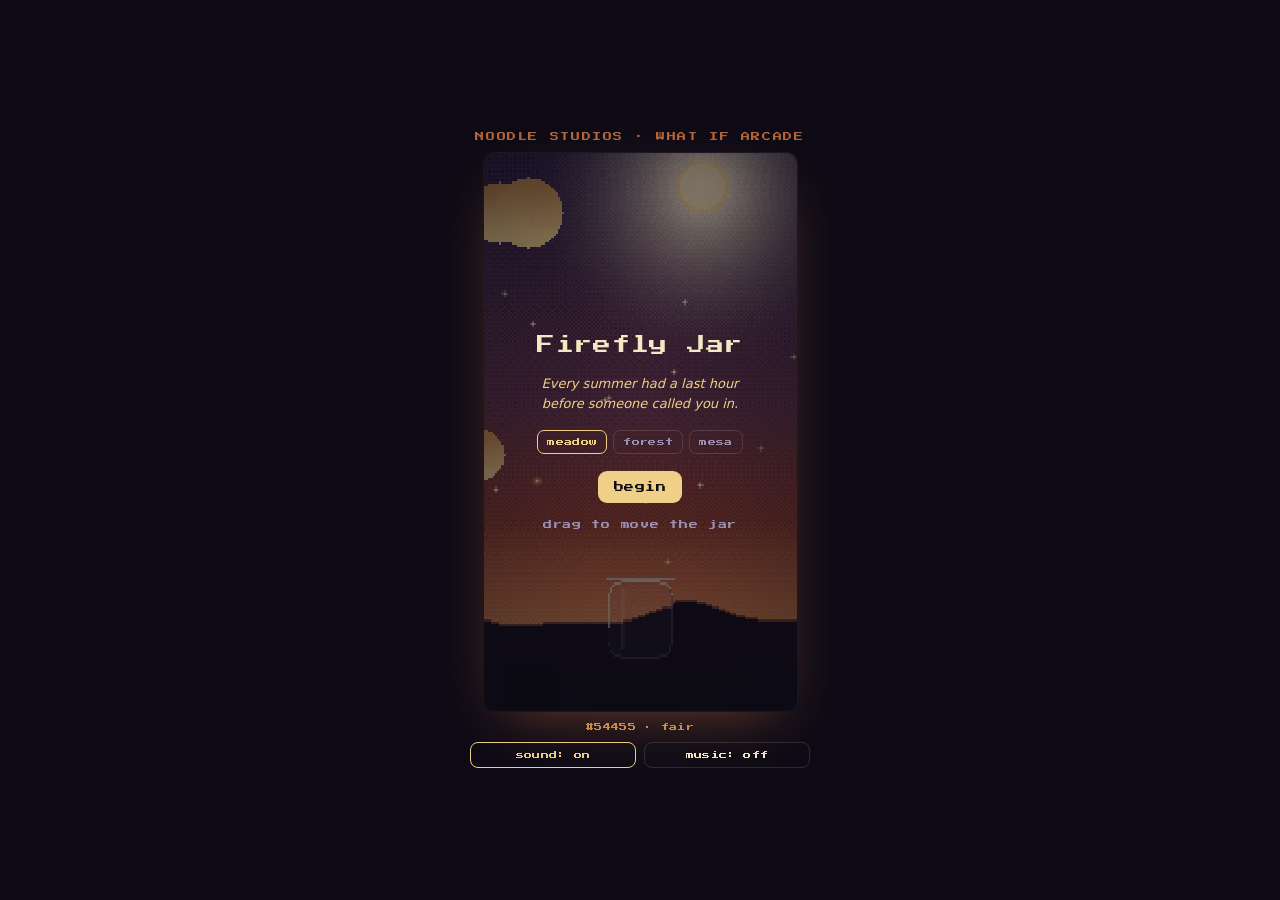
==== firefly-jar.html @ 4d67a2ff "Light up the Firefly Jar cabinet + ship the game - Add firefly-jar.html (v0.9) to the repo — cozy du" ====
<!doctype html>
<!-- Firefly Jar · build v0.9 · 2026-06-20 · Noodle Studios / What If Arcade · three scenes (meadow/forest/mesa) for MVP -->
<html lang="en">
<head>
<meta charset="utf-8">
<meta name="viewport" content="width=device-width, initial-scale=1, maximum-scale=1, user-scalable=no">
<title>Firefly Jar</title>
<link rel="preconnect" href="https://fonts.googleapis.com">
<link href="https://fonts.googleapis.com/css2?family=Press+Start+2P&display=swap" rel="stylesheet">
<style>
  :root{
    --night:#0E0B16; --dusk:#1C1530; --duskdeep:#281B3C;
    --amber:#F0CF86; --cream:#F6E7C4; --rust:#D2743F; --dust:#C98F4A;
    --teal:#9FD8D8; --ink:#F6E7C4; --ghost:#9a8fb0; --line:rgba(246,231,196,.14);
    --mono:"Press Start 2P", ui-monospace, Menlo, Consolas, monospace;
  }
  *{box-sizing:border-box}
  html,body{margin:0;height:100%}
  body{background:var(--night); color:var(--ink);
    font-family:ui-sans-serif,system-ui,-apple-system,"Segoe UI",Roboto,sans-serif;
    display:flex; flex-direction:column; align-items:center; justify-content:center;
    min-height:100dvh; padding:16px; gap:11px; overflow:hidden;}
  .eyebrow{font-family:var(--mono); font-size:9px; letter-spacing:.18em; color:var(--rust); text-transform:uppercase; opacity:.85;}
  #stage{position:relative;}
  canvas#game{
    image-rendering:pixelated; image-rendering:crisp-edges;
    height:min(70dvh,560px); width:auto; max-width:94vw;
    aspect-ratio:144/256; border-radius:12px; border:1px solid var(--line);
    display:block; touch-action:none;
    box-shadow:0 20px 56px -24px rgba(208,116,63,.55);}
  .overlay{position:absolute; inset:0; display:flex; flex-direction:column;
    align-items:center; justify-content:center; text-align:center; gap:15px; line-height:1.55;
    padding:24px; border-radius:12px; cursor:pointer;
    background:radial-gradient(120% 90% at 50% 40%, rgba(14,11,22,.36), rgba(14,11,22,.78));}
  .overlay.hide{display:none;}
  .title{font-family:var(--mono); font-size:clamp(15px,5.4vw,18px); color:var(--cream); letter-spacing:.04em; line-height:1.5;}
  .wish{font-style:italic; font-size:13px; color:var(--amber); max-width:24ch; line-height:1.5;}
  .hint{font-family:var(--mono); font-size:9px; color:var(--ghost); letter-spacing:.08em;}
  .close-line{font-style:italic; font-size:15px; color:var(--teal); max-width:26ch; line-height:1.6;
    text-shadow:0 0 14px rgba(159,216,216,.35);}
  .count{font-family:var(--mono); font-size:11px; color:var(--cream); letter-spacing:.06em;}
  .best{font-family:var(--mono); font-size:8px; color:var(--ghost); letter-spacing:.06em;}
  .btn{font-family:var(--mono); font-size:10px; color:var(--night); background:var(--amber);
    border:none; border-radius:9px; padding:11px 16px; cursor:pointer; letter-spacing:.04em;}
  .btn:hover{background:var(--cream);}
  .picker{display:flex; gap:6px; flex-wrap:wrap; justify-content:center; max-width:250px; margin:2px 0 2px;}
  .chip{font-family:var(--mono); font-size:8px; letter-spacing:.04em; color:var(--ghost);
    background:transparent; border:1px solid var(--line); border-radius:7px; padding:7px 9px; cursor:pointer;}
  .chip:hover{border-color:var(--rust); color:var(--cream);}
  .chip.on{border-color:var(--amber); color:var(--amber);}
  .bar2{width:min(340px,94vw); display:flex; gap:8px;}
  button.mini{font-family:var(--mono); font-size:8px; color:var(--ink); background:transparent;
    border:1px solid var(--line); border-radius:8px; padding:8px 6px; cursor:pointer; flex:1; letter-spacing:.03em;}
  button.mini:hover{border-color:var(--rust); color:var(--cream);}
  button.mini.on{border-color:var(--amber); color:var(--amber);}
  .seedtag{font-family:var(--mono); font-size:8px; color:var(--dust); letter-spacing:.04em;}
  :focus-visible{outline:2px solid var(--amber); outline-offset:3px;}
</style>
</head>
<body>
<div class="eyebrow">Noodle Studios · What If Arcade</div>
<div id="stage">
  <canvas id="game" width="144" height="256" tabindex="0"></canvas>
  <div class="overlay" id="intro">
    <div class="title">Firefly Jar</div>
    <div class="wish">Every summer had a last hour before someone called you in.</div>
    <div class="picker" id="scenePicker"></div>
    <button class="btn" id="begin">begin</button>
    <div class="hint">drag to move the jar</div>
  </div>
  <div class="overlay hide" id="end">
    <div class="close-line" id="closeLine"></div>
    <div class="count" id="endCount"></div>
    <div class="best" id="endBest"></div>
    <button class="btn" id="again">stay out again</button>
    <button class="chip" id="changePlace">← another place</button>
  </div>
</div>
<div class="seedtag" id="seedtag">#00000 · clear</div>
<div class="bar2">
  <button class="mini on" id="sound">sound: on</button>
  <button class="mini" id="music">music: off</button>
</div>

<!-- shared relight kernel (single source of truth: Lab + reader + games) -->
<script>
/* ============================================================================
   relight.js — Noodle Studios / What If Arcade — canonical relight kernel.
   Pure typed-array code: runs in the browser (window.Relight) AND in Node
   (require). One source of truth for the Lab, the headless reader, and games.

   API:
     prepare(img)            -> G-buffer {W,H,N,base,alpha,height,nx,ny,nz,edge,ao}
     cycle(t,W,H,opt)        -> light rig (directional sun/moon, traverse, horizon)
     render(out,g,rig,o)     -> physical foreground relight
     emitters / godRays / shaftsManual / bloom / grade / focus / ditherPalette / paintSky
     compose(g,rig,cfg)      -> full locked pipeline -> RGBA buffer
     MOODS                   -> mood/grade presets
   ============================================================================ */
(function(root, factory){
  if (typeof module==='object' && module.exports) module.exports = factory();
  else root.Relight = factory();
})(typeof self!=='undefined'?self:this, function(){
  'use strict';
  const clamp=v=>v<0?0:v>1?1:v;
  const lerp=(a,b,t)=>a+(b-a)*t;
  const smooth=t=>{t=clamp(t);return t*t*(3-2*t);};
  const mix3=(a,b,t)=>{t=clamp(t);return [a[0]+(b[0]-a[0])*t,a[1]+(b[1]-a[1])*t,a[2]+(b[2]-a[2])*t];};
  function set(buf,W,H,x,y,r,g,b){ x|=0;y|=0; if(x<0||x>=W||y<0||y>=H)return; const i=(y*W+x)*4; buf[i]=r;buf[i+1]=g;buf[i+2]=b;buf[i+3]=255; }
  function blend(buf,W,H,x,y,r,g,b,a){ x|=0;y|=0; if(x<0||x>=W||y<0||y>=H||a<=0)return; if(a>1)a=1; const i=(y*W+x)*4; buf[i]+=(r-buf[i])*a; buf[i+1]+=(g-buf[i+1])*a; buf[i+2]+=(b-buf[i+2])*a; buf[i+3]=255; }

  /* ---- 1. prepare: image -> G-buffer (base/alpha/height/normals/edge/ao) ---- */
  function prepare(img){
    const W=img.width, H=img.height, d=img.data, N=W*H;
    const base=new Uint8ClampedArray(N*3), alpha=new Float32Array(N), lum=new Float32Array(N);
    for(let i=0;i<N;i++){ const r=d[i*4],g=d[i*4+1],b=d[i*4+2];
      base[i*3]=r; base[i*3+1]=g; base[i*3+2]=b; alpha[i]=d[i*4+3]/255; lum[i]=(0.299*r+0.587*g+0.114*b)/255; }
    const A=(x,y)=>alpha[(y<0?0:y>=H?H-1:y)*W+(x<0?0:x>=W?W-1:x)];
    const L=(x,y)=>{const X=x<0?0:x>=W?W-1:x,Y=y<0?0:y>=H?H-1:y,i=Y*W+X;return lum[i]*alpha[i];};
    const h=new Float32Array(N);
    for(let y=0;y<H;y++)for(let x=0;x<W;x++) h[y*W+x]=(L(x,y)*2+L(x-1,y)+L(x+1,y)+L(x,y-1)+L(x,y+1))/6;
    const Hh=(x,y)=>h[(y<0?0:y>=H?H-1:y)*W+(x<0?0:x>=W?W-1:x)];
    const nx=new Float32Array(N),ny=new Float32Array(N),nz=new Float32Array(N),edge=new Float32Array(N),ao=new Float32Array(N);
    for(let y=0;y<H;y++)for(let x=0;x<W;x++){ const i=y*W+x;
      const gx=(Hh(x+1,y-1)+2*Hh(x+1,y)+Hh(x+1,y+1))-(Hh(x-1,y-1)+2*Hh(x-1,y)+Hh(x-1,y+1));
      const gy=(Hh(x-1,y+1)+2*Hh(x,y+1)+Hh(x+1,y+1))-(Hh(x-1,y-1)+2*Hh(x,y-1)+Hh(x+1,y-1));
      const agx=A(x+1,y)-A(x-1,y), agy=A(x,y+1)-A(x,y-1), es=Math.min(1,Math.hypot(agx,agy)*1.2); edge[i]=es;
      let X=(-gx)*(1-es)+(-agx)*es, Y=(-gy)*(1-es)+(-agy)*es, Z=1*(1-es)+0.35*es, m=Math.hypot(X,Y,Z)||1;
      nx[i]=X/m; ny[i]=Y/m; nz[i]=Z/m; }
    for(let y=0;y<H;y++)for(let x=0;x<W;x++){ const c=Hh(x,y); let occ=0,cnt=0;
      for(let oy=-2;oy<=2;oy++)for(let ox=-2;ox<=2;ox++){ if(!ox&&!oy)continue; occ+=Math.max(0,Hh(x+ox,y+oy)-c); cnt++; }
      ao[y*W+x]=1-Math.min(1,(occ/cnt)*7); }
    return {W,H,N,base,alpha,height:h,nx,ny,nz,edge,ao};
  }

  /* ---- 2. cycle: t(0..1) + per-scene path config -> directional light rig ---- */
  function cycle(t,W,H,opt){
    opt=opt||{};
    const warmth=clamp(1 - t/0.52), nightV=clamp((t-0.40)/0.60);
    const mode=opt.traverse||'vertical', az=opt.az||0, elev=opt.elev!=null?opt.elev:0.6;
    const horY=(opt.horizon!=null?opt.horizon:0.72)*H;
    let sunX,sunY,moonX,moonY, sunI=warmth, moonI=nightV;
    if(mode==='horizontal'){
      const arcH=(0.30+elev*0.55)*H, sp=clamp(t/0.92);
      sunX=lerp((0.06+az)*W,(0.94+az)*W, t);
      sunY=horY - arcH*Math.sin(Math.PI*sp);
      sunI=Math.max(0, Math.sin(Math.PI*sp));
      const mp=clamp((t-0.42)/0.6);
      moonX=lerp((0.94+az)*W,(0.06+az)*W, clamp((t-0.45)/0.55));
      moonY=horY - arcH*0.85*Math.sin(Math.PI*mp);
      moonI=clamp((t-0.5)/0.4)*Math.max(0,Math.sin(Math.PI*mp));
    } else {
      sunX=(0.50+az)*W; sunY=lerp(H*0.06, H*1.18, smooth(clamp(t/0.46)));
      moonX=(0.44+az)*W; moonY=lerp(H*0.92, H*0.10, smooth(clamp((t-0.36)/0.62)));
    }
    const cx=W*0.5, cyH=horY, zE=0.45+elev*1.7;
    const dirOf=(px,py)=>{ let Lx=(px-cx)/W*2.2, Ly=(py-cyH)/H*2.2, Lz=zE, m=Math.hypot(Lx,Ly,Lz)||1; return [Lx/m,Ly/m,Lz/m]; };
    const horizon=mix3([244,150,86],[20,16,40],smooth(clamp(t/0.62)));
    const top    =mix3([66,42,92],[8,6,16],smooth(clamp(t/0.5)));
    const ambient=mix3([46,40,70],[16,15,30],smooth(t));
    return { t, warmth, night:nightV, horizonY:horY,
      sun :{x:sunX, y:sunY, z:70, color:[255,206,150], intensity:sunI, dir:dirOf(sunX,sunY), directional:true},
      moon:{x:moonX,y:moonY,z:60, color:[150,172,210], intensity:moonI, dir:dirOf(moonX,moonY), directional:true},
      ambient:{color:ambient}, sky:{horizon, top} };
  }

  const MOODS={
    neutral :{on:false, sat:1.00, contrast:1.00, lift:0.00, vig:0.00, shTint:[.45,.50,.60], hiTint:[.55,.50,.45], tint:0.00},
    comfort :{on:true,  sat:1.12, contrast:0.96, lift:0.04, vig:0.18, shTint:[.52,.46,.52], hiTint:[.64,.54,.40], tint:0.24},
    solitude:{on:true,  sat:0.76, contrast:1.03, lift:0.05, vig:0.34, shTint:[.42,.48,.64], hiTint:[.50,.53,.60], tint:0.28},
    tension :{on:true,  sat:0.88, contrast:1.22, lift:0.00, vig:0.42, shTint:[.40,.44,.60], hiTint:[.62,.50,.42], tint:0.22},
    wonder  :{on:true,  sat:1.16, contrast:0.93, lift:0.08, vig:0.22, shTint:[.40,.50,.60], hiTint:[.54,.62,.66], tint:0.32}
  };

  /* ---- 3. render: physical foreground relight ---- */
  function render(out,g,rig,o){
    o=o||{};
    const {W,H,N,base,alpha,nx,ny,nz,edge,ao}=g;
    const ambFloor=o.ambient!=null?o.ambient:0.20, nStr=o.normalStrength!=null?o.normalStrength:0.42, rimK=o.rimK!=null?o.rimK:3.4;
    const useNorm=o.normal!==false, useRim=o.rim!==false, useGrade=o.grade!==false, useEmis=!!o.emissive,
          useAO=o.ao!==false, aoStr=o.aoStrength!=null?o.aoStrength:0.6;
    const amb=rig.ambient.color, sun=rig.sun, moon=rig.moon;
    for(let y=0;y<H;y++)for(let x=0;x<W;x++){ const i=y*W+x;
      if(alpha[i]<0.03){ out[i*4+3]=0; continue; }
      let R=base[i*3],G=base[i*3+1],B=base[i*3+2];
      let Nx=nx[i]*nStr,Ny=ny[i]*nStr,Nz=nz[i]; const nm=Math.hypot(Nx,Ny,Nz)||1; Nx/=nm;Ny/=nm;Nz/=nm;
      let lr=0,lg=0,lb=0;
      if(useGrade){ lr+=amb[0]/255*ambFloor+ambFloor; lg+=amb[1]/255*ambFloor+ambFloor; lb+=amb[2]/255*ambFloor+ambFloor; } else { lr=lg=lb=1; }
      out._rimR=out._rimG=out._rimB=0;
      function lamp(li){ if(li.intensity<=0.001)return;
        let Lx,Ly,Lz;
        if(li.dir){ Lx=li.dir[0];Ly=li.dir[1];Lz=li.dir[2]; }
        else { Lx=li.x-x;Ly=li.y-y;Lz=li.z; const ll=Math.hypot(Lx,Ly,Lz)||1; Lx/=ll;Ly/=ll;Lz/=ll; }
        if(useNorm){ const dd=Math.max(0,Nx*Lx+Ny*Ly+Nz*Lz), k=li.intensity*dd; lr+=li.color[0]/255*k; lg+=li.color[1]/255*k; lb+=li.color[2]/255*k; }
        if(useRim){ const fac=Math.max(0,Nx*Lx+Ny*Ly), rim=Math.pow(1-clamp(Nz),rimK)*fac*li.intensity*(0.5+0.5*edge[i]);
          out._rimR+=li.color[0]*rim; out._rimG+=li.color[1]*rim; out._rimB+=li.color[2]*rim; } }
      lamp(sun); lamp(moon);
      let oR=R*lr+out._rimR, oG=G*lg+out._rimG, oB=B*lb+out._rimB;
      if(useAO){ const aoF=1-aoStr*(1-ao[i]); oR*=aoF; oG*=aoF; oB*=aoF; }
      if(useEmis){ const warm=(R-B)/255, br=(R+G+B)/765, e=clamp((warm-0.18)*2)*clamp((br-0.4)*2)*rig.night; oR+=120*e; oG+=70*e; oB+=24*e; }
      out[i*4]=oR; out[i*4+1]=oG; out[i*4+2]=oB; out[i*4+3]=255;
    }
  }

  /* ---- emitter (point) lights: fireflies/lamps illuminate the surface ---- */
  function emitters(buf,W,H,g,lights,emitStr){
    const col=[255,210,150];
    for(const f of lights){
      const blink=0.3+0.7*Math.pow(Math.max(0,Math.sin(f.ph)),2), I=(emitStr!=null?emitStr:0.55)*blink, r=f.r;
      const x0=Math.max(0,(f.x-r)|0),x1=Math.min(W-1,(f.x+r)|0),y0=Math.max(0,(f.y-r)|0),y1=Math.min(H-1,(f.y+r)|0);
      for(let y=y0;y<=y1;y++)for(let x=x0;x<=x1;x++){ const i=y*W+x; if(g.alpha[i]<0.03)continue;
        const Lx=f.x-x,Ly=f.y-y,dist=Math.hypot(Lx,Ly); if(dist>r)continue;
        const Lz=6,ll=Math.hypot(Lx,Ly,Lz)||1,d=Math.max(0,(g.nx[i]*Lx+g.ny[i]*Ly+g.nz[i]*Lz)/ll),fall=1-dist/r;
        blend(buf,W,H,x,y,col[0],col[1],col[2], Math.min(0.85, I*fall*fall*(0.35+0.65*d))); }
      blend(buf,W,H,f.x,f.y,255,242,205,Math.min(1,blink)); blend(buf,W,H,f.x+1,f.y,col[0],col[1],col[2],blink*0.5); blend(buf,W,H,f.x,f.y+1,col[0],col[1],col[2],blink*0.5);
    }
  }

  /* ---- Mitchell god rays: occlusion buffer + radial blur ---- */
  function godRays(buf,W,H,g,rig,ray){
    if(rig.moon.intensity<0.05)return; ray=ray||{};
    const N=g.N, occ=new Float32Array(N), mX=rig.moon.x, mY=rig.moon.y, mr=5;
    for(let y=0;y<H;y++)for(let x=0;x<W;x++){ const i=y*W+x;
      if(g.alpha[i]>0.03){ occ[i]=0; continue; }
      const dd=Math.hypot(x-mX,y-mY); occ[i]= dd<mr?1:(dd<mr*4?Math.max(0,1-(dd-mr)/(mr*3))*0.5:0); }
    const SAMPLES=28, density=ray.density!=null?ray.density:0.9, weight=0.5, decay=0.93, exposure=(ray.exposure!=null?ray.exposure:0.55)*rig.moon.intensity;
    const col=mix3([150,172,210],[245,182,120],ray.warmth||0);
    for(let y=0;y<H;y++)for(let x=0;x<W;x++){ let dx=(mX-x)/SAMPLES*density,dy=(mY-y)/SAMPLES*density,sx=x,sy=y,illum=0,decw=1;
      for(let s=0;s<SAMPLES;s++){ sx+=dx;sy+=dy; const ix=sx|0,iy=sy|0; if(ix<0||ix>=W||iy<0||iy>=H)break; illum+=occ[iy*W+ix]*decw*weight; decw*=decay; }
      illum*=exposure; if(illum>0.004){ const onTree=g.alpha[y*W+x]>0.03?1.3:1; blend(buf,W,H,x,y,col[0],col[1],col[2],Math.min(0.6,illum*onTree)); } }
  }
  function shaftsManual(buf,W,H,g,rig,time){
    if(rig.moon.intensity<0.05)return; const mp=rig.moon.intensity,mX=rig.moon.x,mY=rig.moon.y,reach=200,n=6,tn=(time||0)*0.001;
    for(let k=0;k<n;k++){ const ang=1.18+k*0.13+Math.sin(tn*0.22+k*1.7)*0.02,ca=Math.cos(ang),sa=Math.sin(ang),flick=0.8+0.2*Math.sin(tn*0.7+k*2.1);
      for(let s=8;s<reach;s++){ const fx=mX+ca*s,fy=mY+sa*s; if(fy>=H||fx<-2||fx>=W+2)break; const fall=1-s/reach,halfW=1.0+s*0.022;
        for(let w=-halfW;w<=halfW;w+=1){ const px=(fx-sa*w)|0,py=(fy+ca*w)|0; if(px<0||px>=W||py<0||py>=H)continue;
          const onTree=g.alpha[py*W+px]>0.03,e=1-Math.abs(w)/(halfW+0.6),a=smooth(clamp(mp*1.3))*fall*e*flick*(onTree?0.17:0.05);
          if(a>0.004) blend(buf,W,H,px,py,150,172,210,a); } } }
  }

  /* ---- bloom ---- */
  function bloom(buf,W,H){
    const N=W*H,thr=198,br=new Float32Array(N*3),tmp=new Float32Array(N*3),R=2,STR=0.85;
    for(let i=0;i<N;i++){ const r=buf[i*4],g=buf[i*4+1],b=buf[i*4+2],l=Math.max(r,g,b); if(l>thr){ const k=(l-thr)/(255-thr); br[i*3]=r*k;br[i*3+1]=g*k;br[i*3+2]=b*k; } }
    function blur(src,dst,horiz){ for(let y=0;y<H;y++)for(let x=0;x<W;x++){ let r=0,gg=0,b=0,n=0;
      for(let k=-R;k<=R;k++){ const xx=horiz?x+k:x,yy=horiz?y:y+k; if(xx<0||xx>=W||yy<0||yy>=H)continue; const j=(yy*W+xx)*3; r+=src[j];gg+=src[j+1];b+=src[j+2];n++; }
      const o=(y*W+x)*3; dst[o]=r/n;dst[o+1]=gg/n;dst[o+2]=b/n; } }
    blur(br,tmp,true);blur(tmp,br,false);blur(br,tmp,true);blur(tmp,br,false);
    for(let i=0;i<N;i++){ buf[i*4]=Math.min(255,buf[i*4]+br[i*3]*STR); buf[i*4+1]=Math.min(255,buf[i*4+1]+br[i*3+1]*STR); buf[i*4+2]=Math.min(255,buf[i*4+2]+br[i*3+2]*STR); }
  }

  /* ---- expressive: colour grade + focus ---- */
  const cl=v=>v<0?0:v>1?1:v, ss=(e0,e1,x)=>{ x=cl((x-e0)/(e1-e0)); return x*x*(3-2*x); };
  function grade(buf,W,H,G){ if(!G||!G.on)return; const N=W*H;
    for(let i=0;i<N;i++){ let r=buf[i*4]/255,gg=buf[i*4+1]/255,b=buf[i*4+2]/255;
      r=(r-0.5)*G.contrast+0.5; gg=(gg-0.5)*G.contrast+0.5; b=(b-0.5)*G.contrast+0.5;
      r=G.lift+r*(1-G.lift); gg=G.lift+gg*(1-G.lift); b=G.lift+b*(1-G.lift);
      const l=0.299*r+0.587*gg+0.114*b; r=l+(r-l)*G.sat; gg=l+(gg-l)*G.sat; b=l+(b-l)*G.sat;
      const sw=1-l,hw=l; r+=((G.shTint[0]-0.5)*sw+(G.hiTint[0]-0.5)*hw)*G.tint; gg+=((G.shTint[1]-0.5)*sw+(G.hiTint[1]-0.5)*hw)*G.tint; b+=((G.shTint[2]-0.5)*sw+(G.hiTint[2]-0.5)*hw)*G.tint;
      buf[i*4]=cl(r)*255; buf[i*4+1]=cl(gg)*255; buf[i*4+2]=cl(b)*255; } }
  function focus(buf,W,H,G){ if(!G||!G.on||G.vig<=0)return; const cx=W*0.5,cy=H*0.55,md=Math.hypot(cx,cy),v=G.vig;
    for(let y=0;y<H;y++)for(let x=0;x<W;x++){ const dd=Math.hypot(x-cx,y-cy)/md,f=1-v*ss(0.32,1.0,dd),i=(y*W+x)*4; buf[i]*=f;buf[i+1]*=f;buf[i+2]*=f; } }

  /* ---- dither + palette snap (pixel-art correctness) ---- */
  const BAYER=[0,8,2,10,12,4,14,6,3,11,1,9,15,7,13,5].map(v=>(v/16-0.47));
  const PAL=[[14,11,22],[28,21,48],[40,27,60],[58,44,82],[92,72,112],[138,58,40],[210,116,63],[201,143,74],[240,207,134],[246,231,196],[150,172,210],[159,216,216]];
  function nearest(r,g,b){ let bi=0,bd=1e18; for(let p=0;p<PAL.length;p++){ const c=PAL[p],d=(r-c[0])*(r-c[0])+(g-c[1])*(g-c[1])+(b-c[2])*(b-c[2]); if(d<bd){bd=d;bi=p;} } return PAL[bi]; }
  function ditherPalette(buf,W,H){ const amt=30;
    for(let y=0;y<H;y++)for(let x=0;x<W;x++){ const i=(y*W+x)*4,o=BAYER[(y&3)*4+(x&3)]*amt,c=nearest(buf[i]+o,buf[i+1]+o,buf[i+2]+o); buf[i]=c[0];buf[i+1]=c[1];buf[i+2]=c[2]; } }

  /* ---- sky + sun/moon discs (clipped at the floor) + stars ---- */
  function disc(buf,W,H,cx,cy,r,c,maxY){ for(let y=-r;y<=r;y++)for(let x=-r;x<=r;x++){ if(x*x+y*y<=r*r && (maxY==null||cy+y<maxY)) set(buf,W,H,cx+x,cy+y,c[0],c[1],c[2]); } }
  function halo(buf,W,H,cx,cy,r,c,a,maxY){ for(let y=-r;y<=r;y++)for(let x=-r;x<=r;x++){ const d=Math.hypot(x,y); if(d<=r && (maxY==null||cy+y<maxY)) blend(buf,W,H,cx+x,cy+y,c[0],c[1],c[2],a*(1-d/r)*0.5); } }
  function paintSky(buf,W,H,rig,cfg){ cfg=cfg||{}; const horY=H*0.78;
    for(let y=0;y<H;y++){ let col=y<horY?mix3(rig.sky.top,rig.sky.horizon,y/horY):mix3(rig.sky.horizon,[10,8,18],(y-horY)/(H-horY));
      for(let x=0;x<W;x++){ const i=(y*W+x)*4; buf[i]=col[0];buf[i+1]=col[1];buf[i+2]=col[2];buf[i+3]=255; } }
    if(cfg.stars!==false && rig.night>0.05){ const tn=(cfg.time||0)*0.002;
      for(let s=0;s<70;s++){ const sx=(s*97)%W, sy=((s*53)%Math.floor(H*0.6)), tw=0.5+0.5*Math.sin(tn+s); blend(buf,W,H,sx,sy,200,210,230,rig.night*0.7*tw); } }
    const fl=rig.horizonY;
    if(rig.sun.intensity>0.02 && rig.sun.y<H){ disc(buf,W,H,rig.sun.x,rig.sun.y,4,[255,224,170],fl); halo(buf,W,H,rig.sun.x,rig.sun.y,16,[245,170,90],rig.sun.intensity*0.5,fl); }
    if(rig.moon.intensity>0.02 && rig.moon.y<H){ disc(buf,W,H,rig.moon.x,rig.moon.y,4,[214,224,238],fl); halo(buf,W,H,rig.moon.x,rig.moon.y,14,[150,172,210],rig.moon.intensity*0.4,fl); }
  }

  /* ---- compose: the full locked pipeline -> RGBA buffer ---- */
  function compose(g,rig,cfg){
    cfg=cfg||{}; const W=g.W,H=g.H, buf=new Uint8ClampedArray(W*H*4);
    const L=cfg.layers||{}, D=cfg.dials||{}, ray=cfg.ray||{mode:'mitchell'};
    paintSky(buf,W,H,rig,{stars:L.stars,time:cfg.time});
    const fg=new Uint8ClampedArray(W*H*4);
    render(fg,g,rig,{grade:L.grade,normal:L.normal,rim:L.rim,ao:L.ao,emissive:L.emissive,ambient:D.ambient,normalStrength:D.normalStrength,rimK:D.rimK,aoStrength:D.aoStrength});
    for(let i=0;i<g.N;i++){ if(fg[i*4+3]>0){ buf[i*4]=fg[i*4];buf[i*4+1]=fg[i*4+1];buf[i*4+2]=fg[i*4+2];buf[i*4+3]=255; } }
    if(L.fireflies && cfg.fireflies) emitters(buf,W,H,g,cfg.fireflies,D.emit);
    if(ray.mode==='manual') shaftsManual(buf,W,H,g,rig,cfg.time);
    else if(ray.mode==='mitchell') godRays(buf,W,H,g,rig,ray);
    if(L.bloom) bloom(buf,W,H);
    if(cfg.grade && cfg.grade.on){ grade(buf,W,H,cfg.grade); focus(buf,W,H,cfg.grade); }
    if(L.dither) ditherPalette(buf,W,H);
    return buf;
  }

  return {prepare,cycle,render,emitters,godRays,shaftsManual,bloom,grade,focus,ditherPalette,paintSky,compose,MOODS,clamp,lerp,smooth,mix3};
});

</script>
<script>
/* ============================ CONFIG ============================ */
const CFG = {
  W:144, H:256, DURATION:45, DITHER_Q:16,
  SUN_X:0.70, MOON_X:0.30, SUN_GLOW_R:86,
  FAR_HILL:212, GROUND:236,
  JAR_W:30, JAR_H:36, JAR_BASE:24, JAR_EASE:0.18, REFRACT:4.0,
  FLIES:13, MAX_CLOUDS:8,
};

const STOPS = [
  { h:0.00, sun:'#281B3C', night:'#0E0B16', delay:0.00 },
  { h:0.46, sun:'#5A2E40', night:'#140E1E', delay:0.10 },
  { h:0.66, sun:'#8A3A28', night:'#1C1530', delay:0.20 },
  { h:0.80, sun:'#D2743F', night:'#281B3C', delay:0.30 },
  { h:0.90, sun:'#E8A85A', night:'#3A2236', delay:0.40 },
  { h:0.96, sun:'#F0CF86', night:'#4A2A30', delay:0.46 },
  { h:1.00, sun:'#F6E7C4', night:'#5A3030', delay:0.50 },
];
const C = {
  cream:[246,231,196], amber:[240,207,134], rust:[210,116,63], dust:[201,143,74],
  rustDeep:[138,58,40], night:[14,11,22], moon:[222,210,182], duskdeep:[40,27,60],
  glass:[150,180,200], teal:[159,216,216], windowLit:[245,200,120],
};

/* ============================ helpers ============================ */
const W=CFG.W, H=CFG.H;
const clamp=(v,a=0,b=1)=>v<a?a:v>b?b:v;
const lerp=(a,b,t)=>a+(b-a)*t;
const smooth=t=>{t=clamp(t);return t*t*(3-2*t);};
const hex=s=>[parseInt(s.slice(1,3),16),parseInt(s.slice(3,5),16),parseInt(s.slice(5,7),16)];
const mix=(a,b,t)=>[lerp(a[0],b[0],t),lerp(a[1],b[1],t),lerp(a[2],b[2],t)];
const dist=(x,y)=>Math.sqrt(x*x+y*y);
const BAYER=[[0,8,2,10],[12,4,14,6],[3,11,1,9],[15,7,13,5]];
const STOPC = STOPS.map(s=>({h:s.h, sun:hex(s.sun), night:hex(s.night), delay:s.delay}));
function mulberry32(a){return function(){a|=0;a=a+0x6D2B79F5|0;let t=Math.imul(a^a>>>15,1|a);t=t+Math.imul(t^t>>>7,61|t)^t;return((t^t>>>14)>>>0)/4294967296;};}

const cv=document.getElementById('game'), ctx=cv.getContext('2d');
const img=ctx.createImageData(W,H), buf=img.data;
const bgsnap=new Uint8ClampedArray(buf.length);
function setPx(x,y,r,g,b){ x|=0;y|=0; if(x<0||x>=W||y<0||y>=H)return; const i=(y*W+x)*4; buf[i]=r;buf[i+1]=g;buf[i+2]=b;buf[i+3]=255; }
function blendPx(x,y,r,g,b,a){ x|=0;y|=0; if(x<0||x>=W||y<0||y>=H||a<=0)return; if(a>1)a=1; const i=(y*W+x)*4; buf[i]=lerp(buf[i],r,a);buf[i+1]=lerp(buf[i+1],g,a);buf[i+2]=lerp(buf[i+2],b,a);buf[i+3]=255; }
let FOREST_PX=null, FOREST_READY=false;
const FOREST_B64="[base64]/z95LfG6SHLizObMznbaJr4GxBvceu9E/cuLeLzu35P204vuz4YXfGD5Hv6w/QSIReT6AdD962dAfQPUARBe+BMg5ib9ZyLdLx4XrIDsn0z59QnQM4nIMA0q/Qpo+aj4yADUd0AvuaZ3+wvTrh0QAbInQPQnX/AomhtPu6XiPY2k0yYPLjicgOBlFLqlT/T3WW7J3ck2SDMZJz9xTeCKmwzRB0C3qBqR5O/6u+x7tMp7nI33PFukGOHNW9yEmvx613WRArou5VHf74hMkN7T6LokbsmOG8rRfuzjSwd0jY8wEa5SPQEZiX45amw3o3fTiapgL4pxU1l98E4ulXSqcu2A+Ddd1K4h3QaIxt3ugHoFhBe+5ftm3C3jsjKN9b23pN76Wn4hkkx2GSAQbwSkl2sHtS5/95+DIjC5Hif/PgS/qOzLwRCdNJ5+U4Wt7YbmknkTIgdAN477VqXR/PslcZoczVkFJBcNOTkDmtxhCd3l+pRVtm5YA/I7QJfw/MDvgAYmBdTJZdUOIfP1N6EN/+H+uDaJlafuptOUg1e2TNqTDqS+6qGh4ebXbpL1cE49M3h+E2kCMt3Nps1l8GH8843/cX8ILZJ8MmyOjxqlNXfVp4pGVFEPQJNH0zsbwEiN1Cuhls7PnNqs0/jltjhMfXph6msMJTl10v33+DNFovMPZ32SmVelb6eddqIZoFTfbh3M9xlQbu7JNQwu3/I51O57w2qH6wRIWbgBIgWUh6ibQIkYptuOtEmbwSDu1z851CdABz4qNVpxMFTCB1EkAN1U0v+UQj/wa/OmqYjH7mGvgMgBiUxIRApovNr475eXHHQzOStW+hCfADF1MOdK7Ku+foLEVADBcXZW0AKIVwq5RuJwoOXfAUkCouL6JKCVQkR57NHnZZlcIz1o8m+AJPR/6JOU8aAa0Ro3rlGHizVPOqFo/waIXYK6H3DFolptNSZknuQhDNIvZvz1vwARnQHxcGzsB6kNVKA/BYqT2sN6/BPLglW8xvM8PPa/P5NhOQRf7ckfcEAjmv8N0DmeNyEaHJsaJb2L8Av5EyDV12IG5DdAoNKI1tyCXC7h6zXVR22fo9X5kt8YJkUpF8sgFwp7gaMm/L7IxwyD2Won0LtUzIxWF0AWVN2ACiuTaWrIvwDqU3UGoNsa/HO0qlkHAhOuYhVRpF7lLwHxMdugTpzxzKMf+RoAqXgmV26XZby9h4qM71+cyZX7Evc3LPtxxz30gU4T0RTJZj7sK7mO8zN8fQOEgiV/ybJpN/sANDxHUSI8KoAZizFZaP8VkJLQoi07DtfUhPTkwA4VNcK9CogeAI2zzz3s0VenUcx6jDuIcGjPFiBbZ0A8eNhmrC2a9DjGBoOY4kZOXZb3519q/Lprlki+jK/0lE0KRTpmz9NaJqSHw/A6X3VFylbVM6/qJ3S125lb8h2Qp2PcuHIxxSO2QiX/Y/KjXZec/OhIg2i0wzMoVWmfCUheksCosluqBWo/v64ZoIGbdj46txjdFGK2kJQAUL2bGcnap9za6B8AxdtP8TQc5vvDlTzDsC3uSY1OwjbfoeI/AFJ60+nIII3uSzRR0ZGrRNlERYw0ypSfQw8PLC+uF14AobZskVqsgAaTahaW+vU7Za6LQst/AAT6pgUhQopvHBFNByZVar8C0lQKVTiLil7NsLlv8C1hjO/LR4ne9u+loKX+85jen4CEqk7XE2cVqdQF8y3XyH+85B3VIDmCoaqqZQVkIVh4UlpkmHDUha2O7Tj0rwGR6sOHgL66Pf5DBRQkmk69CAKiWlB6n39VdbqEgt8B9QhSpw0xqswMCHtcthb2fsgR9SVIXURoZdkdSkfuRRWgRCaG82tTiiz2/h+KQUOF5MfvgLaalbqkEmpQ/[base64]/BHQtKzEFrgBIA/[base64]/yZcaVIYRqNMTkk7nCVJo49ieR5ZS4ulZtjM5lfZegqiXumqNsr01UXSaiiuNYJ0BT+DRAFoHkY3ihFyUoCVR9f9fXkIFO2A80waKmOTBeMIpEMbWIR/r8MXu9fAs+1dFiIFsAoMzLqvA/xXwtIalspJBJJNDEP23G9t/Yue6CY02hTNAVEtb7R1joj1uJBwjVNpNT+zd57vSvTHlPNmogPKWcqfsbmD01A5Elqy+ebruAfG+KmxZGSpxrqQu2onTJwiTTqeAZkh0K1iGqOmd/9wdirAsIY0SsW0+k7AtrTbJAKUtJMszfubHL9Bx/[base64]/is66hpvBSBrSHZA3qw0WSvPgOIlL01HBZQ9A5NMkIs2S9zM02AzdaMcaPxCwxjG1Yks7Ssgbwp1OAT9kBqwU98PU7PLmQ6cgIiXboMA5B7NIM8XpvnJAkCcrRbgUSzZ/[base64]/gJQdGOHg5+0eW5ptJyGRa6QhXYKVV6TKQ+9DXltWSnmU/hU4aw2dMpZ6zXoGA0xKZA1GWIeCf8CyN5wqrhugKZct4WMNr6ASh3royCkX4JoOGV6wk61+qVXpZvpKBpchNH9oPBYoq+e3NP6XAQCj6gm76JitwGaHQv9WJ7BgkBp6g/b1J+GKZA4XEi1tp4uLFOutZV0FdCaOsqT/Mw17S6edNEUkdX/6FyJrtWZEyA6Gj0nFfp+j2beddElHOXfp9I4b4CWIqi7c1AwRhtpwxRX+95ONKaIrB59bOEwPU6lg6It4pUpNyyHxijX/PJVOs/aYYVPpgtTQkJw23QA1M+AJm31iL1sxW+SJ+BYrY8k1gqoJu8AELiLdphvCRt1i4GJv0UdaGSXjgEcMyyA3JYloOFQc8RCPdxFO+lqN67Btc/6+rrF7MKevMgSlUlJXlg28kNLoYOHhx+9qvFuf9PMbV+jFDyk9XMiJsfkrF+jU6lO9XrK9JcbKIIE1IFZhM1HESyKzVk8H/697kt96bDGhg7Xng+AsJic9tXq+dOd8J7sRxn/Okz6DRCy7PT2HgUKjM4+Z4eQO2s/fron5XJtta1MOyD2/DR5/+dUeqOX+Fvjx9alu7Q6IIVUUy9Gb1xlA+QJ07Sw43L3f49nrHO2mPNaiXZPJrNYoQ5oqSgqIEzEkPpXnPNMXhoeov2hHZ/RBantJ+Eaq55dWbYC4jVW1GwXYW7FUmDyLM9MFVB/D6hMxGSBTZVPZi0cXDrt3/qptzOBhgiT85tQlwYDBERLbJ49PNplLc8dZydAeL6z5FVHBRZAlrRNc9Nj1AiiNLKA+nFq+jSG09c2q+3YWzMKTF1EtHboO1/H4z+L0eUZOyxUnNRkdJWF/a2A+gEQnQF5uPUx9yHufcNH9BqKHQCV7kv1B8qmAEoLif5vNIY8J2LE+nEjf+dOVZmNoOJRtqVDWHN7ZZeCh1er5+DS/UAeyXF74N0s/xQ/Wmqxt639qTugSOlXQCEZJyNWAUHVK/4+AKI6vE3Fpy6Tn5wzxeVlU3ZbHK1llzhufRnkoKIMfwJUIuLymoO7NwHGmPLKsku7CHBkqU4JmbFODyKs3C7UpW6H41c1OO7Tss5k46GduRulisYIxVbHNIseGgW8XTcEheiZQDMSvODyW0v+GJFesp6eM13GzaBNzkeTe9XVvPQeYvLd/bqWjdW8FchVenQuoOTNngDB9ZsvBIlB6WSZLCZJj9DVSjp8n3MzuwtZNOhlV/coiiolN9WzophWlyuggkiLF3P8KRtTToBYICQLnegGtRNBwmlt826ZYAdA7l+HSQIpCErPMIi3M7/kSMO2h4UvVe5tpqnF4gNgWUdAy5Dj0szRT0E0i/POXajoJGXo6M5AO7PQnBSiAyCoI/WDYjwGQffhc0AUhyABsW9oSVouLPMuwV0xSgolY8dD9jw8xj9JoOIYcZ4yaCLnTNJ5GHQGxEkh9sGFRV9/[base64]/vDsU9mhf6rUVh0GqDT36CqgmkaB5RrKcpwehjRky0jPPYZXkbFwi95ADSHBNgzESXoWQHRCZD3NJc8g1yrOYNcrAHivV/[base64]/nphjz/Y+A0gyt9umLP8S4YSPSeH3pEGYBK/EvgKBi9QyIIEXhhjn4XlPBAainpiZUXPGOGOlLVeVKlryZdYSva88Ql4DLfSkC88P4T8bOjidA1ZbtFApzf8gI02qSe4k9MF61NoPvgMBjzL03JYTxk/Rc4kj3voemjrye9Q97B0f/CIjAezmcWIYhz/EBW2jGuIfEANmEGmEcM7hp5hJu9AAog5WsvUfQyUXNzBlKORv89C17WAjKJC5B3zkfAEGjNUHijDJXVTzz9B/XEZierhJ/AuTZusijUwSKBIBopRDniXVKFkX83HtWAdEnQDkwrSXOBKQ9KNN6BCDKz+rp35BVYM4xEPY/rB9ig3QboAilPSIFQEWG7LPcDuQ3Yy6jbHGwvZTW/sAJCINDqoAwJ97UGEMd+gTIWVZd0yPXJJ1om6B1V9XHXdIHOgLy6WHax4AqIMpPBkHaiwvuD0nKHwiiNepFm/YJkFDPsqPuQVGfZAFEYboR0CbXXIpG89pzeFNnwr35XChy4jiOPQCNBQAUd6BbIAEQL4AweF14xrEdzsN7B9TmCg0ApPsGNgqNEucYReveh2+A/vrVdsU4WWZ5fgREtZRob4LExxzFM0DXny7FubKp+wjIV4pOh1JaAoqxDB0KgWDDgxuuU3eE1b55ynoBNLf0zIsiIFoB3b/9J77aVEaq1fqMpcUGBZ+oq47surmlABo9RoKAyAFVCsGGjwR0Ra+X/[base64]/[base64]/w51u14rJwio7huugGrEZ0PG03kYrqacSgv+o2Vbaa0iquPQ96WfmTgvjWa0UoiyeUD0wOufMyBfcLz0ndcnQViwUzPSo8S5tIZm+WcaePWMy6KOuNgExMvElAhJqyUgW+csCIg5NvVhqU6X2UQCAYYHLDytyYaSCDdAUpcilIGtkgVcQ+ysmkefg6/7KVU93WjDmJpU75OhfME+ei0NA1ebP1wkh3xQCocE3aXJfTRRBMaW9uhHWXZGqwvMwpjbUPd+nULZCkE52wMjPbPj1spC7LvLV0A+D9Bx3bp3youv/8B6qy4Mxa4maZs0S/QQ+T9EOOpV05gwNvG10vIcftm+H2Gs7GDYV/pUwKPMTNvKN8x32SAiTLuR1AaqpHkK1rq9MopUICLhXEsd/IWapu54wZC1dI3qfvlpHbGTYAFk0/nnJYUFkBMrEclS0xS4z2QDdFXogPKYQcFnLcQYW1zVtwTh5JfFs9F3LrYqnmJytcUSlkRsNxNrTMJW5vquHVCkoTybGVq/b+1UhJGrS8U6ql06euflY/NUArJtK2LWGhqKW/YGxoCwV8q9YEUh2n1fqV3FGfRQNlPZ5jCcPST18sSXiuXlWnYIxCYHyCIu622wv55yo4fgfLbL/toDGfuiYiDcAV1KHLGV4rhzh3Obl44A7u3iXAD5iPk2MY6AzGyBC5CLqSagfDwGz5FAwYFlp/CIw+zD5LCtXf8Sc6LZv0i5zs1UYo3sZli6UStpO+IwmeMbOZqcXYweOgUfZhd6LL1mYogSq3HF0p43evgGM61U2zoxJhAgsZKo5tp0aBJoYDI4/77mR6gutYluGh+kA00i62KkaIOZs5ipEeyyBsiaw8U2W136fztusd2otOyaKZVYhqUfVyS4wUa32VAlD02xl19TAXlPrwOxT8mp4ABE+TQG98u43h8CuhyQXqMdVjnogmQJYsC/6r1KDlbOBQCeCh6MI8HRd/FzwPuwq2vnIjy8/P4Q9gUAVzT6RZBHFwCQbxUV9vG7EE62DeeCyxYK7xbA+8KIFy9/hlQve9BQn2ZXlW/LjmvDTjvB7V8rnsqdq3KJKthwQ3w02XcAHKYnh5966W7m2AffDjw8cXTlDLzmgd1ImMc+ABUjb5ZrZmccEDjPZ5694xW70oy3T+I7oHClyR/0glOU9ui73AS/L0B0L3EFdNnTUIxlrkpswavOPog/4UatWyvNVZCkNR2f6V/[base64]/4iRvG5ixDBQ2DqsWHAkCMdu1b9mP2BXBVRfAsicpPoe1odFiW0LqoDqMnXt0oMHOy7+mrslLAAIHrtiJAADHHCN0ZcRyfxUN6VPz3Vo8IQXXqaEIl/kywp1GeuVevjJ7Tpoh6gJc5mb2Kbwmy/PYFsOBCoJkdkxQUAPfiCv5p1XA0zn55f5Q2jIFq1aNomLygarwjV2OTumsSoZTDij49wfVsfgU3G88K/WPqpXh6Uh3L95Fj5vGgN6CeiwOOIBkDcJOgFo35Ad5P0KKBaTceyKioxCToB/AhSD53HWBDjNVfg4w7GMoB/8NIn5XDfmfNC9WwahhcohH2zLNGgsbIqpA83RvgIEzYXmDbL3H34EhNOawTj2tXu2YoU4hRFSEXz2ZfVnVKmlXpl0kmV+6wGQL/tjzrxErDnGVv34hcV5Tv/L4rk1pJsQ6ynznqQyNImPCDKvANIrsSq/tECz7N48JGVOXPSnfVVAErvZEBBF6+kaMTDFLtnsYAeLLUENLn8WBe3dqJIj2O4DLV0EYwKv1ych8HaKA1CUOIpo4JeBTHCZfNRGGAZc9Dly5uWvgNBEpJdoq+/Mm3J/j54OE+SCQhtJhjve6B+bAz1Fui0ZXZ5cog4QxHC2P5M5JhU2wjCYCYYF8v5bMCeQc0/C0YEWCq8+lC+Soz30fgDizgSABPIjBccKKHBEaUEBqfoVkHFfR7KvpXcfSLziFrlPhrjRvl8uD+oZ8dlIn27d9rtlHYmQ1QOLqvS6ZtTjYm97XbdkqaU6A8ojaOIc0w/[base64]/1Z8FE9TgCJjr15oj1ZOF03MoGEHCK5FKYDQA+FlL8lGMCoNj/B40rIjmGKC1j6w9afH5C0PAbdN7Lm4ieFxptnVQ6kQOjTzxVPFD8eloyQcH/4AG9lyvrSOC/RY/QEj0cA/gflhCqdnm4tyqcjdN9wej3qMx8f2Kl/CDYAoNk8vi2UMkLnS57iKAVDswv8PHeX1BsiJjWcAAAAASUVORK5CYII=";
(function(){ const im=new Image(); im.onload=function(){ const c=document.createElement("canvas"); c.width=144; c.height=236; const g=c.getContext("2d"); g.drawImage(im,0,0); FOREST_PX=g.getImageData(0,0,144,236).data; FOREST_READY=true; }; im.src="data:image/png;base64,"+FOREST_B64; })();
let MESA_PX=null, MESA_READY=false, MESA_G=null;
const MESA_B64="[base64]/vozs7oaBFe7dkZHR3V1Vlbmf/5zzne+c/7zC3/rT/1F+GNyXNKFF3g1U4wAwE5k7vX28/E0U4xMLXm+771+IJ2M4rkN9716FMb45jJKAMCSxdKPLKNEuP4NfC3/UZZQ4QHSF3jxbNzFaLucuPMBwNISQ0wAoGmu/zu3yz/FnoOHs0j0ujC3031x9UypzbyQFQw9MooQANq6Ily5Sef80RVYW1cK70Uv/FvO1Cr2BJTZsBEBgF7n1D0tlVnhtOwY9AXPTYRFMPMEmp3LKCE50XE6vLHXVk9mwR8DDfu6DxIGvrC0ZOmLrPXLhlJLDJGfK56b7g0kVmn0+tnf6LlrI/FkIj7xJUvO9Im1e9xB0vpjJjAHZOOrKRmJZItKCYoIIKZhQu8YYlK0bHpdELr5u4sFABgN0Vkk550uRZXafvwREpgli7IivfjL5uhg6YtFaeF/0zCxEzkNE0FZnyAoom6KohuQi2qaQFoFAOnERvUiPdvxluY22L74ai/49FhdRlClWOUCE65/I73/8/8/GECSHGoPTnAUUpUna4vBHKBpgl4XPDdFh3TvaC2zoRnufgOsPQSAWaI6IAvXb5xPw/ba6skfAZmVQYyv68jUyM/tkr8JHsKEw356XTAaotHI1Ogn2jfphMem+qfFD3fRLZIWQkQAeDCRT4c3zn3zf+tP/cVSlfzDFOGZ0jK+Mj5E9So1iWT3krrqziJTyzwWyslZJEZDBIDfTd4qQgAAQAj3bf/OmdqGMpvb8AftN577QWT2W4uv/3UEWy9GQqXGsAgxDDFpigAZeghELTOAXOQEACdhsAXCPR68MbR/vMvNjDwV2s//LLIli/Do7uoRtBTpOTT06zgMiPpd8OyNUd6O7koCHT0oGSlGhMNGNLezwHZuw6AvGA1RZ4wbKtY/CV/f5etOZsE/gdd/TflkO9b4dKHZTBR85lFUHnljUh/dOx3eOJkFraN7s3+tyHA8AQDxBX8Xo2cYVw36ApqpQV9ATTqylceD3F5lpwe7DOvl0ccAANWmfTRO73t1+8r5VKJo6jbQ0b64Gkxuj3yV5Uu+1oOVlvE1EBkbipsHvxRUGQ0RIPHcFJXJWSQ/0W7B+d3Bd+wfg3nGOZ8uNPvKjed2N62jeyiUtcDmoQCKbEFiQGToAgB86aVft8BmXvjCw68zmVlyUeicMLS6dySx8G+XYxeggbo18lS0hM8NDk6HN4Sihjkggx8RdY3s1h+a33qhqJ2/bZaqIEriyFYAYAghADwevLWjbu21M184tEO6SFsMaB54bjpL1v4S6vCkfeuF2SRZkYjkj8J4DkJ/IHt2Aj5cMuM/TPNYJKJ2F2QRYnDSwtFE0wcA75u/cDILQAMA+Ak+3w7Sah3du66717sSaqfREH83eQvR415bfX38+xQR/0S7tbvgT3b76kxgZJRIbOxR+uaLhfKyIpVKZbuoctJvwzltl9YGTDfPfc/f9u+0ewFrSykyw0H/pP8nGVu/k7KeKSqUEw4FzuCMf2wzXgTxtClGAKKsSPA1WMWv7rQERcQ0B1TnojiPRQN9ZCvRo9stgHOFMUMzNBoSyxlyw/1CglfSJBQSi2wdP2c6ONIhCuOmkrKcqaUlX9E2bkcWO9q90jTHdt0iwkLomh//noPBnMN47u0yK4I6smPnkhBep3V0r/TrSEg0Gjj4+LBJXfXsZOSrJbAebeAySgBEB1QaRwpaq2AIa+Iobcqe+aJwIPGw27WKVS/[base64]/w3PTekfR48NaJErCzmzNBVUJCZfrqzCqND/ftp8MbJE4Cd3IBTABAU8GAODpDYMWpsVZb5vWZHsgp+5YzP4U2oWnC3M78EGfr5naK/y21nEZDPLIllrko6lOVU/mqkfuju+s/ymYzigelVXURNstjaQn9uU1gyyixKhSIfbPfhRvDmNIQQtf87KfevZGQzwu41o3Gk/LoqijL67rLv3OQfdf9w5jcmNEQrzcAAPRFMhqnBDGIxv3kM2HkyzCEXSxhEUrstVV6E19s0TPUQvPR3WxYKkwO0kun179BQkXdIsUg+WHEQkJihXdGiQDKbDtq8OwEDVTTjfW6YIA9NBMYZPYwpwAUlBmnWGT3tjDc+mZ6cG4DQHpk0/1IXpIAgLMA3RTbZnBkK2DD0oevrj0n5wmntgwRWj+ArBqgdXQvYsRDH6wKSSvJ30qZyduI85GvLo/xhECvw8ko7r3W/E5v8+4/mN0bqaRzRUKWTFnRxKECsceHx/VyA+5Lr3xf/+T4lej27edAgM9BQJTicu6u7Cs399rq8f1QuP6Nvba6+uiTqMJW4fTFqgVWqzYC0HNV/m7HewTnEN4MzZCMJJ322U+98WQdD54rrqpK1LLjZUCEZvbMAKsUdu+IIbew6XjcaqUjX2XxOiGOUr+FukXldUTiFMV2vqqpUoSa3YECS1/Er3RnCQB4Yuq5MQD0urm8e9KNYSy656O7krrKQqbnADjbdWivrRbHcRkl7XNCkk07FBsQOYpchPhF3YrCmJXWGRTPuTSMWMci94jkCM4IzmcCQL0tD83Qc9Pea812T/r9357uLq1diFSCZ3RjlNjlYDQW0uI7xz/+aLu1J1wgl6Xj6cozL2zrCuuP0axRtQg+yHgCX3opfeMlM2bPtxOZau62mMTzaRiyjqyTJLFhagZA5Aoo8Ls9OzkCpS0G6cSegbk9kEIyJnNgk3KkV3qcmX2nQUfdOlNaO9LfbV1hwUIaJqaWACTgrrFrWwxEHSxN/tIGWZH2xRWASB7BBjROIjduxcTeuQtJySqyv/F9tADWZk4dZ0oaJu4sGV4WnEUCi8Xlt9sA8/lhXAU773Zfe25oV4XCOb/FquMuT81GV9kH82cfaEEaJmm4MedEN7B9sWkmFDjqdQCIl49EU1yZWuIkopPXQwoKP8U5RvT5BYasVdFOkuRGvooAZIteP/5gZl5rHHThcGeS6bmxOGpVFSzcXWbcccmM0zBkK4XZw51l6nK0kDlg9eaVcDRObV8UlErGYHCZMgzCV9Ww8yZBWJlR8SxhkFJ7eFe79bVKkRNeqcyq6CLCooa4xhRbvE4aJqBB09x49qYJtr+N3+Ho0K9XYGTNiw/[base64]/MA3LVnzm4B7Nd3HSCYpo+2D7cFBPEX1godnMhnU14M45DkQBHDJ8Pmads4o48wZawBqoM6VVgloT2QwjG0QSxpOJWHUpQ4ywPJJOM7XE1JK5DfPDWOjGuFjmBQiMQpCln3IrRErjdkERAWIyzRu1m7sloijlIStS6+hedMT8rxAtEZTfTiBxf7JBEhrAk4Nvr2/[base64]//1iYfZasXIeC33t3uFPiqvKaMqaYYRMhzuLiiEpDkXvNQsA0onde62pP1gcPhYAEtsXTS3pvZYpFppB9GQoS/lcitVUUnZlOEkLORgnkTlhcALD0J0s9XlTGxQRIxxwQCatIgqxqURO6afgxu7ekZ4OWWzu2/HF3e5rF4/uFKWFkxgf3LMrDUwaJp/91LsxjDs3m9O7c89NAYTrB5KzSLA2C5gVniwGkXeXlqxIVln6Cp8qqas6wHgiQp4hLb1XzAWfV7fY1DDqSlakV7CB81CQlfPlU/DIVjPkojLEiHVaxevstVVgfKcpRropI6OGUMU5y92MJzA0kw4DEYVu0+wWeB83fTIRCUDKu2kVWFoMEJdEhQA/0RgaaZg9zHfsH9P5GDMaDdFZpFzofu9IKsWH/BC3X9sDODPLxWGHKiFptz/m4qqlL3paYogAAI9e/pMAcHIup64lAKLoBoa4LcbiIjZTjDw3nd6dA0DvtebexCYDyGkVyyjK2wlQWZG2dMd4ltSq/lWsOKegnaJmDh+eictbW0XVVNJ8tU8kb48HCmGiKWa9Up7j4EjbYlhdFNsaSiSqvgiLJqdYx0eMosxZlUKKulJaW/jZk1lwot0iVUOZcezG++YvlNZLb1SwcBHSWcWNpDfW4U/IoHXv/MHuqRzKhpx5aLc/Jt3arlXrmCxfZUKpL3cWHc6EN/KBFLqm/WBRzLADU78sl6bU6PkZr7tO7ZROH3QtRXj2vvkL6CGKK3NOGNxVdQ9QUSvBTixLSzCI4XEdDqsIu3BITiKDnQDIe4c/IcdczJoufRHbhWB0RVcrwqt6W3482PCC/dHH7ixrloQyu9hN9LoAINgPFp6bwmjOKZbti4T+UaLrdjlceagpRiStthi0xSCpq/jDYifOLnHo+WQW4M/jwRuem7I/W2zgmfQ5jhfq0/[base64]/iqOJKmJWqwWVuFC0xE5STsNa2/[base64]/5/YO05Ct2tjxTHbZQSknW9QeyFQwKnZOwFjQs5NSj4uDblYkGElmpZLj3MbSFy1I8DSU1kAL8EW/m7UcGI3TXdrsbUdMVYCC3rfztTbF5xL+23/z39lmZK/czDDF7dtYKPliF/3viyvy+Sx0Jju5vXqZ4FZp24Dt0augiNcHMTUnunckcclubBJwfyQNGxFlyY2G+PHtlDTj/mE88kqUDJsZvfItnVYRFm+YWzOwa+ruTBLvBG7stdXT4Q3Iu09tSWQgJ1vqhLYEUpyupKII6xLMqNiQl8m6bctlsFaOmIK5Dc2Mr0sAhJNRDABHtsQlu6mlA/r/k1GMawNH4xhApLz52uy/9lpR2PaD0BDTYS9bvXHvSHJncHAZYaFAZrAUiZTaAEOM5DPZOfPRXWi/TkgSw7V2hcBQSFWi4oREC8vR8SJAdRJRUMCChNMGM4zsRJ6HQlNJMRAU3cCuYBlYJ2f7IhVKAABr0JA/wwiJq9LBlg7o/zG1oddhbsPIU00xsn3R9uEiZIGgCdEkT2zip268kjqLrBvY3kDCoozhYnY4E8xrjfUdLBYssctJq3Qiyru4qOj27RYALcjEAGDHtGHRiDHWT2RHliO5sRg2C7N8ABAdkAHieShYdpybB94SYu4G6Wb04ZgMpKIlrolGMbz9tn8HpcVRfEVVwEQ+Syi//kp6MoqfTESArGNfr2vaDxb3f3uK9/bGa0I6sTFSxpUfppZWudVSC7QT9mVlSeuXq+Alp0bcgjDWV3FgL59c1H1SxHQJc0rMrn8pYjyyeygbtg8v+ipUqe31I+1xYDQkZ5GwMZDtZ81aBnpQqgT5gnlJrwsXIQHIfJ7ZBc9N8SOem2DTRZQ9p1tnz3Ut4bnEHRFjFMYoLfwsq20Z/gYQ3aBpwtFCnttxjgDL2+Chac7mrK8UMGdcxfAWOTcOdBkNsXOziUWr7Z70uz+/fmZ7ju/YP4a6gDAEdYVQNaHwj29v6AQ611cbAcIQaoWZMe7jOQvK54fP2fdkzdaf62NoANnFsszwxaCBIUZYUD7fFDMGYY6/bj/[base64]/3RxLd/3ZW4srnv8+lxNjwgGWKUa13T56d96BGjr3XmjjVKFUm21duli4LxHfyRUTb5FGcdNyfTUXN1WutZ1Z140jWVtBynapidPY0Z5EIxzEAtHsSgTpEm6YYmWLSH31cVZGANR3Ep1QzIwnGEl+TtGjJPTZyRGmdjGJ9scAnkvfa6gncSO//vNjlBuH7nKnCKC5SfjDhm/+3e5Va+OnxOkRb+qKhbyR52QaU1JUDl9vqDxaHj8sXklJHiMwojedYfHm0kEknLEjSEARFdGdRd/YHXAo4Y3sBANZ9+2wQBSW7JeLUnUQ0vsI2OWcCirm9Dtrg7hxvBp/[base64]/D+eUjGAdGIoZBZwceUeLsxee/iEfeLcIH2Zg4u/maF7EFwiU0LCzxMe6FuHv/upfLjqwYly8SwsJmrn1tlx0Zhw+xtwEnTO34eA7zXZPIrCAYmDh3+W329O7cw49Y/cpnLb/4vgVeh8NBsaFXx862C4kpIwxCkTVYYNx5KjwzhFQUNeLYmwuKCJy4uWB8y6Lf0ujfd0URTdpisGZD1NEK/aDBUCDIYQSjhDiHph1YJy0MM9w8eiOKUbuDEztBQAB+rO0qok7mZgwjAKnk7UOrU00bd2SA4q5nWV5iqY7DRNTTCxT3Clw5iq0q3ybBUFbDM7V7JPE1jaD0ThtunNsMzA7js0uinB93D+MuQW/OEk5URHV5Lff6I8+Hk8A/[base64]/[base64]/+CNsXFeZ9Ll9u2gnHGZtkgHR5Wy7JBEADt+f42K9tgjOIoGcWUAScgYmLBZFZNG52QQmrjAaIqudJ6M4N3pfyZ9zFpXkh9/uubE8t/MBqm8MmegGXAUIVNeUlbjfTWmhXtObVTaw6v1tKbrbt3fZp4DKeGeJOvZwzkWiBgApQCIwQ4+6wgZelE4TuqYBJYYekfruW0Jvd2CbdBpw7IHwd3/1L7MPSTzF7kepknECq7dlckilH0zqPKa4PPr4wSTbuAKqd2OlJYfnHZfM4OgB+i3EEb//21M0A3ltEx/[base64]/DFv9WRiTU8KHsYFPhyFN8fDslPXu1F7zy/Q6hBlxojCIhNmQLo1EkpothdV7vBuwuqJxpzWLEnO8ubt1NVyNYJJ+Z+gIAgNhOZMFOANa4HyU0S9TnQApcUEwwdenveqmq7AG7D0a+jwdQID9LMt+JFU7FQAp/[base64]/7UtlUcfZ0AgtVAODy221WvewHC7qr7VfDeSAXsxLYFIOzP1TpNg/jeTa3sQJC1gFKDfp2B4ab9tAKsOfDfqxzJt+D07m0e+baWHV5EFHJDHUr00VFy1nKC7PVdmt3wNzeFvPLjercLgMdqGdsp0iuFUNxsltacn0QV1n8IvghJnR3G4ih2CVdwPi03wVcXcJuGV902jSjWd/O/quYwj5zmhdRQ6k2FyshUa2Lt1E8MPtcmjXlt3zC45p/B0YZidc6umfkJggzLOwoZ8DEj47sbAYN80rYLQ+M5dyenVjVtLRuihjKEFdCBYGmGzRFwBU7xfLsSiaC8e3sIOqLxfakyRm2nQmiOcUiMJmtQoPyAuTS4aJumJwhkaMw7g9gaMYlHxt9/GAiX+uujc+NYfrJZ8mXnnBJFzix3cvn6fAgC41ZLMsNxyvXdBY3F3XfaIhCV08n9smIZlKSXy0EU+CekzwN222VnezIR3C+HZ3HxvqfMpNFIi+a2dlxfHx7TnCUFsjgAhZTS21fvAiJ0YDROG268V4Zs1WV1ig2w9kbSMI//qt/qSpTvM7f51CQ7fjq2cmXtrQdEfS7GXYvum6agBjJs06Ym3rF5+GAMjuO07tz7p0i4kChogzWsiw7P3N4ZYxUERaWjjtyQ1wcVjSAZ1NW+SPjhg0VJnsN/ISZvX5fhxAAjkBp+imL+9kXiFMsOwZTFd0ARjF6MhpoLG7lZnS7J6UTkYag6vmxFrHUiGHGZAYmViNxvh1VWdh0OZ6bUgRN3gj/zAroJjaqZjqxSx0ejhIlN9gMFq1bwcbaW8S24yG89x/82hZnU4pbOPVHG/3Dn0qskSwNbLGiFACw0ob91+MPZngpmuyf/ctpqZXAceFq67eAjq9+0NQ5MyVL6fjirk0c/[base64]/HnVi3ATlXVQVp1elCoWO/rsml29LuR3mGI9PWyuVmJdPlc0J/zWr/[base64]//Ff/0lcpPaeOy+xiOpxKH723LDQG3DaC3Fay7JpGdoULfoRgC6uCHB+I37gLaK4yIexDffYvp2jPSR0pPc1Kiwpm2GdhK0GIqarSqtKwZM3Wf8WFAoQYsZqFopx2T3rjNQEgdhYpm0Itgjpq+c3ROXsDqZfzeGz2QeiaJhNy0b/0utB7rUH6StP2eqOErCvt0YoFh4Tp0TfTSFFPAnpn0Be8QiUgCZuLYehW1zFfWci4Xdfhq+8MgZOOdAKjHLwJlFwnh+zcAOHDcyrPstrsw2Bcxb6JRWrIKqEvXIe3sFEqg/n1QsCbUKPCKvuDmzEUM1XsO0ZjVxYfARpLzJdqErIHW8S2YRLZ0I/dDvBcxmQLsKY1ehjVbr8aN8Qc6UBkBBcDUJMHUhFaf7DpKUsGl/0XZ95L2cLSxDT7jFVcTOm37Khk8mYn33WCyrOBberN5ifb6/2VClSWG5RaP9hcUXmmtEqnKmkAPRLFAOxDckEe/UvomphVYUe/VH7FVMiWrhFVeIGekUcNjBmfFQKYM02i8A///F/YZezqbfmVb+nso1Y1OigSEITdz6VSxYP1/+eCkRx8YNOYZTC18ntLVaEqWbollOT0jL6C4D7HbbIUq0yQdHtbKs9OPvupByBt0MHAd0gwxKg4cOcNYz/5THj3ZNQwewv7mH2/8UlyIChvXgmf+8qcANiBZg1AUTBbRv85pMUS0JlRvTvP1g03xNJrrpkO4khKGRe2maFnrztrzAG4QG1LUb7npqXOmVUssn7mtcZPVosfHo4t0+OZ3+DuG13DFF+qt/NyjjIv+xxSPFP7z7RUz3cgroG88ofupDRvl70Y/Y9/FVHcK9/vYPoV4/PSLBEdh+/P2TXxbH0EOyl+50P57//sJ5Zp2YFrqnUAsAN3lycJFQAAJdelNIgFVToYNg9aF96UhP/u05JSRfyK1wf6r/b3qHfk9hT+jq70hRxbDP65bkPGSW3koHkP7L38C4oXIp/PZqS2WLbfsx+RkFhRpUHJhBVUiaTVFuqimbZXEQAoNS1c+UpNM/zoQFDqbQCARBEAQAzTgSkaQuqkgiEYAOA4q08XmvNZjOW3Q/OPRBcBVjCc5M47aWQKEdgXqGqv3NygEvS6gAts2j0JX+AuZLBY2A/4Kewskv/6//mEFUOphFBy+KJuGHLuUPsgHgwu9SKVTYd+uDyytGRoxoN8p4NRmPZN7XvNfqZkifxbD+7+4OGhHbhP5ou//K1rf+2bPVqsXxygM+syXri0qiKw3b9duPPf/HvFiIECF9jsd1Lc+YZFUO//rv33f/bAqqsAsEzio3mESoDaAACu45hqnf4smT5aEmF3fC3pw+amMEL654YvHVxOzWuN/+IfZs1sUagXtRDLcm4MYwzej2zlnz3MWn47zsrRZADoy7KXpIm3LpsWdQ0AdFHwkvQvvXzxO3/a5AauCgG+EO9VLDsoflfxBmQMMhA10uZVeJXHD5IqN16a8/3RSXhvNBdUKVRACaFuGGi7SG/Ayf6McnTDvV4nz3zxaLMEZaita0Osurp0AwB4UxJACgHAFKOhmXZutoVu3O5J5nHszvrvzceOs/p44uD9HBmG6zik03hD6FmX9vKd5sXieH0d0mJV4kwwWbwBmTVx3IGraLgpwBWjE6H3N//3h3bgWqaVKZCa6RYrBhRh5ItimAlj4Xjsv0pVDT+C798/jJuj+dINxhD3ayq3uAGtdzqQhK75T4+++OXBy+98N/4v//kXR34KavYtcieJfPHNbu0ta4h5u6aSfrg8+nB59OFvwQ8Px5zR/p/+o7ef23xtj964IS2WKZSKWWb/XXpn3Oe5P//eJwnAYkf4h2JgjWRdMTj1kjfzs5EvZu/UJAoZDwaX+vbx2Pa5ctJ2TzrOIfKpF9DJxrPH95fp6wMdALwkTQT/LWv45pXwo0cKVi282tt7MhHfm4/fvNAwjBqGgI6zMoza//EvQ4CQKgGrNgrKzACzg9N2RFoqlS0mkTREptyEXhcAGqVKugWS/rOf3z3vFLMDt2Hqu5+P6mWJEnUR/I2r8O7hxXH0qCrsG43jlp5xab9xFX7TrsHS+7NXh+4sem8+BqP25pXw8tvtw8enTTMrMNE/mL03B3STl99uP/4gY/T/8x/9mLTtSn1dzk/XN4z1rncNswcAiJV4AR95JE7q3sPJiVU7Vv8ycIcCo2z0ySj2bs9tpgyGJcuzDa4KVWnoA0o1zA5cUiAad8QdVCJJCsQawNIDwQISXZ6bHsuBJUpvvCbQqh5Kyghdc29iwwOwtASp+sZDAPiiLQb3fM1xVn9u+JLREADgvfn4r3T30on92e14byD9x9/d/9v/56Nfb798OWfi9wDeGfc5eZBI8DXV4DLKlwJAOyN9YkZIYqm2kbnjSv/ZE6iYTC5Oz1ImhqtKwy/47KcbZMR2BIjSChVIFEHMBcaCjirEiK8No35kK0hVN03oReozJm24zjMwrVOy/jw96UBQ7sjhZlJYAoDvNftc/7hTL/DsBCc4Duv3mimsa2wIB/mlrCmHwEtD1e2BF1GaRVSSVU3R5/fy0n77QRZXbahar9nZnBR/5x/N/ulHt412A7E7BbP0Z3kKRjW2qNHaYzFAQwzT6239eu3i/3b7vmHUrtcuvm36TSXVReHj2+kbr0m9rvnRe0vOE5x6wXiS5V8O0/Dh6UqvC8dyQL4NNQzm8L1J/83vNclbvHsySt/rvzcf/7VvJpffbv+pX2+9cKBYCgvYQaaiv3QicgykXKy0BabirOor/94nyeHpU0GVqmTDWkhWDOfyW5kxVAQAuKiFuOYJbdGZ7Skv7jU+XB7BT4e/1I1/4yocCG/+5s+O3rKG3/2Fm6MJwGHgLGZ/5eW9YnPa7zX7b37Peu+3xl9fEF2KBpEIRgthXmuYZZzI7DgWS7c5JPXEn5NRjL/pxT/96Pa9h1OiBzkHVlS1yBd3F1XxZF0USneF3tKA4lf7ewDwf48+R1PxS9/Xf3g4trTkO3/a/HB59Dvjk9/82fEr3+8Ui+bqbfnM8Oir6Bb9lNpDFFK7J7V7EktKkCGUSaVYtpcti8AainRiM4x7whJOGEK5jrPFdWW0k7PtBNZ7cTJ2nNWXNWnDW0wAAP6XB1/+DfMSUmhbJi/HVf61b/bePVQ/mdzH096bj98E6w+HTtwyFYg9dz6YYQS8sV5kNEc8JZcTa3lZBK1mxOiYer0ifc5BQTbAKho3VgDs66JRLWqYkwr3V0+yzE4o3B9JH8WZSD49VvUPZu/NjwVlYOTdhZzFGobYDxYIsQjQcljgLWtYFR5siZG/Di2kvbGKwZzRyGQhV3nCYpSw7j+wuWiHdMsOXK6Ykd6hc1zHAQeKwcAWBU2DeGRahrCid/7B3c+Qxe+btQ+XRx/+DJ6cLP7ByeJ3HpWss/7Nn62zoEtfZIs4MdA2xYhGv6Wrnp3gZP+Hn5/A5yf/yV+4fiZweIHCo4KU4jhnUvj5f/pvcznQ7Rr9/u/aP/j8yU++nFaheXboOcKJ1SpOF1leWAxTO3Dxs6h/1y3BMGpPThadjqWLguOsnFQ48lPiiPum5jgrLozFY2z7fVNrmL1/dfjFYE/py/L3mv0nvnJ/9YQYjQv7l/HkOw/vt3TVMGoYZQPAG68JpVj869Cw7antzF8UNWn78aOT8LdvP7zYbJx5ZpW0WFRS+maiCGRmE0V4ta3pogAAk0hR3EA3NcOoObZPHLEYpn0TUKJELK1zoSsfTK0XqQBweDQfqXWAMUbB/+rwCwDoyuH9/AUA3F+mXW/RfnnPBfG9+fgN2CeuhxXbjuzti/Jwaw37r/7Gf8b+vddWo9u3/61v+Vzlyd/5R7P/4fc+GOoG0rukRkWpFP/FYYpS0MEaQEGV2PNJYB9NMqs4bMps7kYMM54QAD4Zea8P9Ou1i+TzELPcX2aRIqrs6wMdBUa6e3Gv0TB7dx7en0RKVw5LmSciOw4EBfid5AEAXvmW/nUrIs90nMwCGN64d3TnlW4MAMRlHJ4+LSWcdjy2yAxHsG4YKDZBlUy1zqL1ZRLrm82kUVqklJy+eknKSgsHfZD6IzshgOM4K4Dj61b2wUmkXAToRepTXVVSIVytRYWWlv5c2McNs3eYhgBwwdexxxOtKv7sp15RZi/24PEYNg94PHjjXxy/8j9/dvVv/8Hnf/23fvjXf+uH9x5OLzYbRrtBI3umrjizBQnDVOuln3Idh3AHSrRuGJwAjuYRjRrJmMOWYyb6xVTZ9dpF9oS+qRUJz9e711EpUTBNJf3lwcuGkOK/3rKGDbN36mXkCN3DNDnFF09TvkwIx+3rzVxzJjGbpE8+ee/R41JtoGdGjEDwgf1X0VqyOIJTOxTkFpv5altDGRz525Y1vNmtoSVESHIwuMR6sobZoydCE1o0mwBwrXltHD3FP5EGo3NY5pdtc1WVduG6Cf4bvc+2O63/9ecZHMW+g3/m+0qpOS2vrf/R6NG9o2eILOqGQVJhRcKZo+35sEQROMQvhmkaxGBAlcqSFdVFIRHS+8sU8u8qpYy9JF1GScPsOc7jkZ0cbP63F6nsp4pmU9S16XQ5Np6ikE69AG3gWlOjfL39Zhd/bK2H/dpYr3Z5cyelcs1j6i4f/+zH+sXXAeBEuwVD+BfH6m/07hdLFjYE9uTxe+9/8iQypKZq3BhewFFzZgtkeLfj9XqegF/TwbmYEbKzH3FmC0GV8Ez8LH3LLiCTxh2Fihjk05m/1B6OIU5soSuHvUhdVMfj98YrhBvZg58sssBOvpAxipdufTK5/97Jne9dWm/ufGYbmHko4TKMYzkAADj5cfEclMqZ75/Mgv/+h5fR2k2T02Gw9+++nUCvKeNbh6dPOw39Z4+XgiopIbihQx7FBWeX6ApPsEwrKZAXxbQLhwOhrLhqqAljiHGUnVRIlKysgzWMGTxZxcOmDKsYAPoggQkAGqdA91dP0LQe+RmwdFLBYJhi9ILj6Ok4yrQKxcldp/Qga7nL4T35ZIvYSk/uiK1VLfrnP9XfWcxkRIDv3nk81A0cRxx6skisySqKypmt5zEi/iLVxIXVT+YLVN/tGLJvaoazurf5zniTWr9uCU4qAFZE1aWlG1h1FWMADpKM7OT1gZ4I+bJgU6SYGsXjOPfvL9OR7WGEcH/15Hrt4n14glUelrlBNnbz7JpS0wBgbH8JOdVpidkLxcwCg47YKpXELjJ7thjvN/rfrknvnoyeJelHn4Dwi994o6goHJ9bjI1YYoIsIcdQVCUzWfFsgftvdmtj2z/yU7rUm90aup9PZz6dg3/eqK0DJhSPaKaZwuVK2UsDJEo+GXmJIqAG4wmGkLLxluOsEEBy6nUuTao6dpETmkEUNsZ881A4loNpcipXgfLtFiwNYhvWARkRwdu5DEL553pCupSXpLoo6KIw1AQOMaJ9Y0Ed2lK2Vg61gfTyyE/FUBjh7symaFRwzS9ESOc6vCefPFuMEW31aiowpbShHcikIqwjoXfWZWubg260G4hHjjznYrOBqCEPU3lNcmYLvM7SXgqqVFcyeMLOgy0aSQdpkiGkCPmI+zjyU6ueAb++qfVNQDViP44VrmPbPxhcfrYYi/ZqwGDxse2HKx+DaADo5yQU0lcbI2Cm6yJXJumDxnC7JTzTGLaO7qUrGQD2G/0DQaGihE/FMSSgmKqMAij6fO4dIoHswKXciqBKF9UGAMwDR95URDFMyTYa7QYwoS6aUxtcjtE4RxrCqPVtn6s0XbpBwlg2ZDFQk9iAGtkKXRSuWwJAKurauhZYVwGgtRmZERvCjo2oV7ZfDe3sW55BSc56mcSWKMHi/8peACyTDeBOLnCanB6WiVzeEj+Zan0jYxJA3TDwT1Y/XMeRnXiN2QDEMF3aS4Tp+CJRBITyLL2bbKWDHWc1stexF2f6vORL8DcACArmTQNYJskAGNmZqo3shFWptdMqEPx4nHrBJFKIpSw9OAoG75AX4conAgwARpABFnrBHiMIE0UYNmVYeFPwioIU3rhysPvUrqJ6Kfzi/sWudWDdIdEi2wmO6XR5LKhFFhhhRakJHWoCIggycQjZWZ/XSwOlprFAoyo1QyHaVz/Ig245RnlP3aIbIlJJplziTv6/iuCqWKJC79ML1MJEEUyow9aNWxPPn9XWe8lg3UA2sgKIZpr4JQI78tOhJohJagjpKQ1TTcLdqNEsK6ZGyrqhFs6qKLNdBvrFM7yF0AjfEcOUh/VncPt5wnAMcRX7IGtJYgtkEquOYhRceotUnc8uZsF05f1lWqVkmLFEd0UaSd7o9e71+6sn44qtvI08VsO1LaV+KHu12rXInqwiGcaqY2CKLJApEQEO3M5Hdi1uLRAAgMacY4JomoldIgwMj9qrCD/QS4NZTcZ38AV7wcQWxDDtaxL/5Ka25dnQ3LPMr1VXAQJCXPdXT7wkZUNdxB1VEuL0HjT5XNLi1LS78s9tM5nvEv79t86hYUWPuj5qkuFHuBIrG9xT96uY9XBVuZl9p7PBO+ACL3zBcsE0xLtI4rwHytjR5HNJbssDKq36WjbcRGS+QmYrYb/SsYJTAGCuxg3ruY/qnQt0USBMsVss+rXtpvrirrwxv1fZhC4+o7x9vpcOSumFih/P5mAqQE2qmobkMNg0B/oJw4/YIMnRZLR1iec7ANhS+4/1gSO2ZdqV/ktWaloxXCfXqgAvG6WmWXV1WriWVVCI6XRJ8+WRG6ZBHBnZxTFuA4CrLR6VdXRt6Qbhyuf0FbxgCv8fPLLxX8U7Ggzefy4J/uVqUVSdZRLvAnaVVp2ufMCdb0GR2oFVjH9adXWJ7xceY2N65eefAQHyBylqM+luier7kaPJhh+Vuu2qS20YCTdg5zGZinKHWpeWNWmtLdVdvuQzkQneHD4VGSWxfrbALFGC+nlqhuq8oi8hrgKB3PlnfFH1f3VREJOy0dcli34XPsLhGgI+G5mdupp4/vrkXE7F7A9eh6UirWqks7X9Hs5fP9oYps05Mp0u0Ugmns9P1cKsJ3XZEY9YdRWhBxrJ4qfWVvd5kQ6Nspeku3+k6k3uX6KuFU+uiv9yfigo9S90QbkYAq9jrFUMAA6692olDVf+ElHApoSKV4Y80lLcoBK5VoeNHE9afg53n7WzVXz53L1XNi12iZsoM/jsuFEMSm/iO+F0maVGIaYgFX8Le631ktChbgBAc2C2VxHWU573EdjgdzH1tnHKAADArhp+IccWHuE5Hmf7k06W6wckGEXAqi3UkWtGoT48XQmq1OjoqA/hyn/khtihqWtl/DIO+yx16Zp4Nfbi0tVLF4y61kxlvaUnqpioYjjz50l6QQOlph2vxOOV37PqSRQDwCM3jIVaXUxodMYL93QV4c+JlEZOpOnKYuqt5v6NXmMlKi6Er7bMSJfsKMIXS9s76JiRLvle1FLO4eQeuWGo6gbEW+2VJJppJ4nqYlIXEy+R7MCVa6pUT/V8n1r2KWY1eSWLDVmZyMJ44dP9PHLD1NLoI0qr/[base64]/lnfgmYtFv2MVMN7eDDz4+bA/N6XacXmHbD/9KZG2PKXEcx1bvjOWs3cFpcr+vkk+49nLJfcbPfZK9w3/XmI/utl7Mk/YefHxvtxrAp06fozA8/P8bqvGFTJrgV2sEyie8cZwt/xyeLW9f28SnwncOjOQ6o7MT07fjBD55NcbDevjnA52IvWPoU/ZpK/8L7UUL49qUOPsWNq52jeeTMFm+93KOvuGWZnb75w/ujrqXf7Of9NxceXqdfUy1Ruu96k6X3zvXsNiSj0TxxfCVMAwmCNA3S9EvPF50oCOPYVPo1VRNEVxPxhSaIyyR+NHcVScSTH83dE8enn1kY4b++9PwTx4980Y/DrqXXNaWuKV4QqaBpafJlGCiSCADjMKhrSkdRXE0EALqCJogAoEhiXJPogjVTHcgiyGJck/B+cLy+9HwnjQGgJqnD3CneO7UVSbREaSUCfnuvbQLALIwGavYsrgyartQ1pWaq/Zqqa0oSxJIqJUGMn9J0hZ7rxPHxnlMpG42lGwQSdBq6LaQ4uE8cTwVtnoZovi63DU0Q8SkGqqppQlyT9tsGAMxXwYnrh6BM/VVdU/DZTxxfjFP8CgAwZClIUyeK65qC/zKtmnznwTMAmOw1btWaCGYmS28CgLMDHx5nJarX4dH8yXwx2WuwjnGcZ/mGutG/2hmvAlaxrtd1nFOTpTcPnHmwfp908aap/uzx8t7RUwCAa/tWrs1WXV+6wZ2lDQBv73dQOXAy4qwffb749PjZrWv7bMJumcR3HjyDa/udfvMmYwNQ42ku3zR59IwGA+8H3/nB++sS62h44ZuXrU5Dx2+/s7Rx0OiCypdw7+TpUDe+8/q6sr8DgB+hF9OFN14FADAPHAjgVq85XgXzkR0ZUuSLQ03IgDpWWtZUAHj3zuNoeKHTAOHXf/FPZBZjFfRraqehh3Zw3/UWU4+zuU3VmAcOQhq8yraQmUHh9CdrTHBocNAB4P1Pnhx5Tn/vjGVnaCiK75Pdg7yzxGLq4cLqPkhYDnyjXyPrRDfGhgrsn2iLFlPvYNjE98k60W3gWO0YbxQPlBn3OGy8yx33XS/yRZnucrL06MP9mgodYLVECQHyK2+X1pbvRneaPd7Cg3zG4WMPdSPKzwmVsx+Vbqb0IRsdHSDJu8KJspng97LJcW6g2T/xNd4GvR/54vhkwc2qM6RVHZvuOIxr1Xc913GE//Cdt7mJczSPhk0Zh5I7Prg7CpW1quFXogG8xSzI5UaQoMp04R3No8zuAQDAr1wbZvxhPn/f3u+wn1om8bt3Hvf3Guz17z2cHnnOUDduXO1wxWVTZh7Q190YXni1rZ2tB2W5qHfvPAaA/l6DzP6N4QWCcOzU2SYDjJpXMQoMR/tWL9Pdw6N5o6MjZkEYQsjrvutxnIbwy9/+1tpG+yIaVjRcnE3LZtMmJUHuioWzBFj7ILGJXfx45Szj/gUS1tazk4PGiGZY1eD3ayo5BjxzMfVwXMhEH82j7D7zi+O84TrBcECXjDM7bvPAYZv8sK2zcBC472IlTQM4DxwlBLpJHP/xKlg3/ayp8mTp0XAc+ZEzW4AhrWVTW3sjS5QsUVrWNuRHD8PqDU5JAABLJ/+5hBhqEtSk66JK2sNFaX2Q1t7I0idLD7E4uVjO7rOPijMGQy7679hz+kYjez1fhAr0QYK6pJgqLDxntiBiAn0SAIDrIRbAAzWbHrOpGvgp1ibdWc4JQVAI0d9rZH9a+nVRdWbTyJC6lo7GxhKlT2c+3a3sxI6zkAFSgPnI7l/tsOOPp3U1HQBk1tQMm/JYMydLD3/[base64]/PT4GX4Y5854FYxXAU3kIvh+987jpmpADTAk6oN0MGyOVwELwdfmC7mxXCRgQfHKk6WHdg8fo6kajrMYnyzGkJlNWUu6mj5ZeqjuSF5syGM8v/PgGQ0BXQ05OXyNnAW5GTQY9KWIPrgr/+D9z25d27/Zt+CyxZI+iB3QHpCKsFr4am/wjZfXmLMjthJ7fdoYFuz5qA/[base64]/jC3lAbxeBXgm5hyYqWFupW521VAY0rvIALAAVwmcWILXAILX9zsNyl2Sjw/XPn3RnNyTP2ayrpAOjY0DHHEvfFqaS+PPOfG8MI8KMCHovUDCTOk98arT49HNG3f3u+gXf7h/RGLuEYnIZ62gSfL4DJema3yJGDCSf3Pv3aVpaQ5ggBTTY/c8EpdYWuVDsNwy7y52GwcDJvhqau06qyxUUx1OraRLTujYMbJlmwNNnsMGEKKa+DZPADeEpuIwMiMe1iZs0tEB/[base64]/qcsm7A+nthxkxvDqqnYKoNS0G1frwpFE7oRABN5rp6HjarhpcuofL6nU9XSHMYrqSsbv0WqwqdfvmH1T8+oqWwMjJilrol/tDV4f6I6zwtGcTpcA4amXJcNIWjj/[base64]/U3Xm6ikVdzSq57EDpo5C8+XEFt1tTUdumyakuCkpNA5evy8C1KtRog/tq2FzD+gzGVKLKeguUQbjycRHmuhaxJjmrmB3QrqUvk7hY1VT09EeeMwQDAGzVxTKWrqwUC8iwNomDqRgOlpvZX/[base64]/lrMIl8nFdCScDLo11QkgcYQj12vn3P2bCUBMjRsYMiRGrIbeklK4sI/uXEcQ9Bv1dc0I9X56ipAOk1OZTecpsI4pxs4aa0ZyAD6IDmQG0A6v4JJudhsmCrucxaytVlKTQMYdOXQEFKnprGWVuxY6MNw0EQzjdIM39ET9WsqXNsHgH5NGa/0yBdvtBuylrSFuh24G6UviS8gcaJsBOENOTdE5HtppWJUV7R8HFmKr6kanb6ex5UePvawCZYdKGa2NxHRpmT0j7w1vYZ5Fuz0ZTGWjS3TyGhfMCAv0e809Cl441Vwk+FIcTXY5NjmfAPxxfjnUDdGQmIHLnFOqOsoTi4dAQAHHbNvalFdefbFhJ3KWs/s9AEHzWHKRrWelYEp8xRQ492MQY78bFpgYovis/EqoGjMqksANenKhf11FC2nV5tGGMkuhCsI3SgW41QO0ygFwVATRZqfekoUpVF8GsROEEMYxW4Qu0EYRmkUn0JKRV5+HC6c1INIlFMviMYni+nSVlVD0wRdUx45ngOpE8V0/q1es9vSr/aaj04WAOC4vm2HT2fuyPZfsjRBkZMgToI4SkETRDsU/TgcnyxkTQQAsy47UTxZel4QmbKEUzWeOJokS6r07IvJl8t0dGqPZgvH9R3XN+qa4/oAIGuiH4dN1fjWXiNKhSPbluoinmbUNXwK9om8IKprCn6RF0S9pq6ZGgCYzbomyRpAvVEXFFmLEjHM97JXZVGW0igGgDQVHN9xfCeau44mf+n5kS/WJDWJhXng1CQVpRXawXwV6HmhhxPFThRjfUeQpjIWL+KaZ65sLVOXWo4RTJU1gKTmVav8UFkR/rEuNLQDMjLkPGhOoZ6x5zupYGyuXGJ5btZkyU48tjagsOyGk0jB/iB0zYhKZjNomlh1vQF6qGzjX4pEM0XTHbE1NU9DJhBE2yNvQqT10qlUwNoZrqwhw7FJTFCAPQdxbJZxZinR0uNWr9lp6HfH835N7ctyMfTBurAiEsXLZim3VQwAR37Kpfu4jBT6QmJXyeA8PF2xHogD90TKIF+z3+g/W4wRHGH1P9rhbLYZNQQymeHKw6/fvv1we5yHzh8f6p3rg+nYHtnJLx28RJ2GAODZYrzOgI9t2FztIuoaUkLYcAsn361r+zf7zbvjOaVeWe++kdSw9jqLqadbGjuVElVsqoYfrydIKolinGKBWJSCImQLCMaT5Zd+OAsjMh1obVBX9FamNypoHkRzX1jGmYf341AFTZTXT+JE8Ynj7xk1z4/[base64]/0d9v9Nm4pyO2uCAhqisNs4c07hbWtHgcTm1YxX1Znk6XiHuxR1RUV5ZJXEpsckEx/hCcwWTkPHDQ8KIV4SzWBtPBVpuQncnyv9f2b/abP/98MTDFvpmtolm6wZZoH7ltqofFDBl3JmeH8RvR/KJBTzzfMGqOszr1gkduiJVM3DO82hsQm8w29lvvWVtRWcUVDpcyC+T5KBHx6fEIg6TSknU07NOFZ4nSfqM/TU6JXmE5FEqMsKD0TKajv9eQ+RQtQNaTPgTZSppgKE1IgxjpItFMoSbhmirHWQEI22ncqtq0LcqBZ6LAlkkMqeDYfrgKJpECEAKzGzdlfiG/[base64]/[base64]/NPc5ofcYpink4XUonz84JSx8MOOqdt3DJDq652xNbPowUiqdmychw6fdO0E4DF6wMdQAcA6Vq/[base64]/[base64]/aM2q9WtfUDFMzLLMZ1tOEKa1xlm4SxUkUe17gecHS9aU0rQliS+uamqGphpeu+tZ+oISJIsmGphuqbGiyGyaKBAD3x6svl8snjvfW5T3Pjz78cnLi+o26elHveelKDlNd11qaHK28xTIcLWzW5bCmgqJdPw7TtNbRhJoi4c/[base64]/NTz5MTXHfsRjGupPOCqGfUOjXryXwWpCkSPbqumZriyQLdM6/orm/UtbZQj8PwggY1RTr1gnqjPugOT05nSRQvXX//pa4UhiPbqRuGVRNBjXWh5qWrwE/GUdRMxUAJzWaWrXbm3kbGmfLuXUunomuutK2IPihgIvVPg5hsYytvoXsq58mPnGLArWs20h/LbTEAMgJYxdW1dPoKwhpUJCPqGsEHFhnhRxDWhnYQAiSe7+ka1sCEtrpMsmJkqkYthenrBip1lbtnDLFpxGQnBnMDd3SKl6tJbICPN2nV1bHroUGm2pbyMjeuHLM4dkRe0Oo/4itRfrhcjqSIIyUX8voYDIQrH/u7Un1naZE6x7pSdUmnoRO1qvUsLtiiWiD/eMl6OMLuCNk3Gm206uz8Qw4aJYdsMo4dfmm48jH8AoADRSH4is/yK9eGeA6i5aut2q2r158+e3zqBXRjOHRFnwf5AiK2uJgYcLkEle5VstRVzAWh/7Hn3MhrOEI7mJqnoR1MkxgrxXB2L93AcFZIXrScVbgKqL6TpbX4r2OINawAZ1nwInGH72Bul0IoQ0jFjpV4vqhnPXYSIUXcwbXx4YiCZRITbZE1RKnJEIZYAkSyN4T0Sl0x1UHGbrTqw9OVZVoAIdtwkx/bmsot78BJibCOcBbGhXKVIeKGjMrKqTQVq+S37Hz+wbMpPFtnZxRTR2R8bzS3TAvR0f1lCqBYpgJlXEkpBhufLJpDg0t8F1spF6tOQFezrAoba5rqhdzsTBcejRFHpCEYxn89csMwDPFObt1qHrQuPH322EmzorGLRu0itY8CePMC2gwVuxUjvkXDMx/ZVNbOVSHQ8L6TC2y/0QcYT1e+8I2Dg1IJVVVvUUEOWxnRtXSqSMGScVb5sJ1CyQgyBChbRI1u4LsXuqVFQbivgawlbD+Oi5uxOTUo5fp3lVjmhYeBDZZGsSQk6xco0crmqzB5j3VduPkpm2ljvSz+iyuX40paikQJlf3geGJ0IZ8ZSZSegDVcVckInJ5Zk4CaiqYJ2S/qiMT5D7ZxIrZNJzpD1FXLtFAFh7qBfblZadHor2XjhlFdiSjGyRPN6E3Z1CWs4sXUmyglQiqy0hBktSqs/k0XXqfViuoKdoVjMU7xSGyBaka3LB+lqYMvspi4ph6ILbnU/gx1w2g37h09ZQnZ0vRMqUWmovZ+TT1oXfhnP79rqnWUE8WPKK1HbpgGKwDoXOoQe7Sfu9mP3dBU611v2ZXhuxe6mHFe2ksA6DF0oqhrY9u3kpQy9BlnxhnJfBARK2YCrklUB1g6//[base64]/N251MFEX4bLc2hOpY9aLyOiOrkK+scbxUKnXrDfszgTiahMBljk+xZ2zN667CIZ414tGf2ali/44JhrWjxJKVZ0gZ2G7iXpdLpsFfZkOfWCFoCoa4dhCDlUKZVHMerljB+6tG0aVpqs4rJWtI6BlknlTWmAXUPOtUSvSjKR0rB8fGnf75auaj0L/Tkb3FDUVXT+pFiYxcb/os5huxvCU+w0ZyONdSE+ruFn+mNgcpwtQSRFPxx9eTi1SzqDbea6uLGtypCJOyKOqlJvYBYCE/LBH9xtOWtJtplV6soh/ig1raWrLV3FFyiJlq5ub6qLjAbF41saEMtuyP6gtNhY7dlizIVcNPe5+Z4BRScmVMXGMxwExXuT3XCanI4h5pZ9ll5/R4q8XMM4pSEDyi39LLYb4VZ5/sq14cHgEuv22bI98v/sQ1JFH6rORqnd1evspUI7YIeJ1RgOT7NiZtOYv/P50yq7Qo+PfBgSY7hfGtE9rA/DuIVMopj3BsfqPOrKRPaWU6DSP0vPLBFYVc6eFeGW8JbewbodGkEMVs6cQTTE5LG5ftTE5rEWj7VIaO7Y2IgzrRRRPGQW9FGutbh6Gh+HFRgUul7REorSShtEtvQVVcrE/ouVFlsMKZ5ZhVEaSG45uWvp+N/vDq5kUG189upSwtlOKtDm5CgeUdfwJ/H8xPMdZ4VwkQXuuEYNf7wkLY2EsAMmgsxJpGBPV/pBm49iYCXRVA1yB6wRYyW6fdOSrhxebdXYUqUzR6M4vPTOmuk411VKyRGMV9C4t1fR/ktdluBgI+VW2Q53CM2L2kYOvAjZ/eOlYdQaZo/AOnFUnXydCMmeFkQhMEEK8f4y/fR4xPYGIHkU4VVxNG71mliPxJkHfBz225HQKTqzUhNVNG9MY5Xzp4NLy69wAvYNqakafZCsjo76wcgG1/9kVot9NsOooZVrmL2i2UQ/[base64]/s+9e6N66eh0dDOeBgFnYg3gdf5fyEZVFehU7IyP6qIqvlUJjX2If2Dexphi3YCrVsFd7A0TnV1u1Tsfab/SfPnvMRiCoZMWNzXBnp+1FmJBXm3MixO+90a9hgfOR58ilUGKoG2kQY7XpyFaGutFeRew0R2ugmKqcmyNMXx2OvrTqKjB2idWPKN9aXdS1jq7hKhh9U3u2yK8qjJMBqrYzSTw/ZGwm5rvDehCufHbj2zSIl0EeKnklNgqtC545iRTFDYDZppkFvbhZKs7IR25oqnVgtv/FlQBF+XFEEve9GMYIqjQEY61h7Oa9eLxz0H9yssDo8mqrxt7WqRdc3GsQgkCcdufh/R89nVDiEbE1zUR0P9yNYpkDXRkvy8mMFItm9LkOJxWoovnZFxMuWEY7U0odYS1G1d4gyKvR8kB2HlPRCvaOIjlRR0MuYctKkRbFIFTBvgDIuOKdCO/ceJ37/NVWjYSEUfqbFxqcUS59hjNZWlZsHA1RpE2L3BJehzufowe33wzLO2xAr3zZGcIonLs4dkt7ya4sYgnrIkONsSatauEUgBbC4H9ZVUPIxiWe6B4QIqD6ypn5ho1YHcErZQvxICnS/[base64]/z8mPpmUUUeziG2OAX9AsUJP/[base64]/QpHqdLjV+cyWmUo0TItAvtk7ji1w3fwwbDIhDsHK2dxGSBJCHVuurkPBNYEUGTGYjnKwpBuUYxVZIGL/2Kb0rCgIJNrvrdw6XHm3opE5qLRpu9iE+isNSPYAgDfef0irnz8xssNpGM+/[base64]/E9L9h/qfto7n46On31cseL4wmkV4ftwE9wtYiua6ZmqEnwped/Ojp9PLNNWUKt0jVF15RHc1eMU11TpgtP15SW1v38aLSK4poiXdi/bGqGl668UxcbIeGKPACQDQ1/MCDDFSi40kl0fVzDcziLPn98YocS7rs3iZQH08lj23t0unx0uuzVtI5R+/3H06cn9sjxL+Taf2+8mgUgJuGdp4unM1dLE1yk5HlBI1+w09K6ulDTVEMXaoES1gRRa+nR3D1euACAX6fUtCSKcb/CKx39pUuW2awnS/t0FQHAlaH56uCld+887Fi1VwcvPXz0BHsqmc26F8eLZ4tOx/K84O6JE4L6xXRZk4WLew1cXVjCEmAUfWPQDFe+0jG56G85tseQiItx4vlFvzVZencB+iB1OhZhJ+yxi1sssboFTK8bWvay/1IXzRqS6+zFi6CDSC/ZDZ8lY/bkgSkOTGTONAAYAHTlLhuNOM7qoMPT9tctAc3GjUHGulGLYfoilmhOPH+aCmD74WYhN2r5wBS7co34FKVVv9Gq33s4Re9LmF5p1bHJXbYcMi/oQ/spqNIkUmBLB6Vw5aPvwfW82PEHZSa7IRYw92sqpEI2GLkAUB6LqdcfNvcb/fUq+aXXtbJ+ZOgwMHlB28ytafUGdMTWwgifnCyKLOF0uux0LGUTWSDJS/Cd5hDXcVIXBdhc0YQcCkG7dVouFcKVj4szvSRVTJWtvM+S4IXqktLDqquJkDqatEziw6l9MGwetC4cqnNYxbCZQB6vgsXUexs3FWvoPz8JuYiQDb25sF349V/8E7R0Asvt2OKWn9ku7umRfcfNAe2SSLV5nAjZnV2ozI0tRmf7SE3HdlWBFBfYVTHuZ45jsaS+iCwIbqC9YTPjtPhlZCecr+I24mWhwI1+bekGY4hv9pvTsX04tXFrRhqoyBe/ednCiXtvvGI/hVmYG4MmZvIQqiztJQKTwlbZDVgmMW5tbIlSHyTIC/PZyrquldWXr9f/5uq1bhhf42sfIN+rh8I1bOhahHNbCDCueWOSN3ozhBQj8dL0G/dB1vyKukYxVpGmYZkDTkJchMe+qZiNsestph70m1CTQoVfvyRryRo5j1cZOWk2wA3swKWwitZBU5goW6K09gY1CZjWxbd6TX7HIcoJ1dTxKsg260ziTkM/PJrT1mLZFhm5oaeNgNabhK50VjvDlW/k9gqzySx9UKQzuHIJCkW0nqWXtUHn8B6/[base64]/jw8XVHbNZ4TqSiI27LvOqkC/[base64]/7ooHUhO9WZLaZNGfJ9yc4sKp0uPJomXJk/proRyjdVg3wVOk+chqKekb9cSowvZcmJjGJuhYOISk3DXilF71Uq/nDlT8clHquUDCx90zItds+FcOWTY6R9V6tGktWEeeAMYb2x3ngV4MdLlLIG0+RU7lr6fGQfeU5zZZIMuG8qqlrW+r1suv/Zb9x879HjOw+evdobDJpyVqi0sh+ergBWVBDBFbuxFVHryrjjZRXdi2kOSgig8kUAy7EN+SrbqsQCG+2uW4Hlfe6LWIN7TXrGnUk91gDqA1PEG9hSlU3/[base64]/lRqWlbhu47QJaqG8+o7NaSlIi3qmMHaSXRstFpe5gBFUYuLKxJv9ZrYdJItfJS1BOvR2ZNvXO28I/dRQpyHbzFl22zUlQVbx0vZqBVlhsX6tHzvyckCa0a2aAkblbPMxYbxybtgbPkXXZDtj8l6TdZ9IqHK7upZ3FKRXtC6VkwiYhyFdCuVJH8z36xR5rS11NpyW2dSb/jS1RyyEwuq1Ojo/[base64]/o6zKrV4XMUOZcC3uArcxZAVIRk3XRQoekN5IyfE4fiBKdKGBUUIw7bILq6M3tKVicog6TWZLlowTpS6vMVdbTlY74W9uLnjyHPGtm/Vs4YM2EKAq1krrdHAMAB/UwMA2OyJwqWMZVEopY+3cBnba42qUgThyscOVbgF77Tg89IgBkWC5zpK0R/fIyIAKd2UGdcK1XF9WRPxT/b9hqE3atqw0f7Fa3sjxx/NFjeGF/BMbBX40n7rxw9Gth1qabLMP5VEcU2RDKOmqjIAiGEShuvNuuqaogiCH7j4o6mGI4c1QfRO3cnEXrr+T4/m+0atV+s+fPRkFcUtXa0pEgCEYWT1rb61H9bThRO2zdpe54Kb+LooCIZ6MjrFJDJuZnPJUqQ0xTx1GsWzpYf5Za2lm816S1FUVfb9WEsT3IiCyMO6mEwi5YvZYjL3GpDinhP043nBeOFaphWHoZTAoNvBTSZwQBzXp2a51McTh9qoa81U5rajoJOHrQ5uC/TSfgv3HJLqtY2qbrZdKL1DsqQGooIkAkAQh1oUxUJNS9NHsykrZtWHZRRaitqqyQ9PV6erqFWT0WSFYRSGEcqMBJZGMfs+AGD30ESRaoIopWksy12zpilSoITY7bHGzGXcOCgJYiWKwjByE3/pBqIsSaqkSTKOaRrF2MFTVWX8iWUJG2I6Qew5gecEoiwpgoAtLAXfwxy/ZVpYClAXk5YitWoyAESp4CzdKBU0RcI/G7LgJVIQhwDw8GTCyaA4qtjBc3yyKG4ewu6/ROOJDVClq5cucE2UK21Ffpre0qXc787DRJWUEOKlv3GFZRSiUT7Nm0KdrqLrg2YYRqdesIpiKU3Flh7n/gDfXEUxFVP4gSuGSaJIKDNRllqarAiCGCaoIhu2KIrxBy/leUESxRqAbGjYZVlSpdgNVFWO6gpeM1EkSZXSVNAUyVm6n584U9u/[base64]/+X6RZ2dQfV5m6HX9/lYNNRhcTK1yRSDG9UrQBxWpRsihYa4UBOxu6Fef3ljW459WwsxelF6P0o3mE/eHklY6511JShzWJD09XV8tG9vnum+xneYV2YU4QIaKLAhTa43An06XYBPfGDjdytgorj6AV2JQWLxvvBchp3fZhx/M25LeXebJEEDp9C2vKnpQpOy8zRgufW1rANpHcSiJjYTlOJrZ2qpghY/NwUV3B3aKdVOCqazDaEzsWTJfLilL4Kk3a0u/jXHby/wXK+quVe5ICmQAAAABJRU5ErkJggg==";
const MESA_SKYLINE=[124,123,122,122,121,122,121,121,121,120,120,119,119,119,118,117,115,115,113,111,109,107,107,105,105,104,104,103,103,102,102,101,101,100,100,100,100,100,100,100,100,100,100,100,100,100,100,100,99,99,99,98,98,98,103,102,107,106,113,107,108,108,110,109,105,114,110,115,110,115,115,113,113,113,113,113,112,115,114,116,113,115,115,115,113,115,114,116,110,116,112,117,113,116,117,117,118,117,118,118,118,118,118,119,120,121,122,123,123,123,123,123,123,123,123,123,123,123,123,123,123,123,123,123,123,123,123,123,123,123,123,122,122,122,122,141,123,142,124,142,125,124,125,124];
const MESA_TOP=Math.min.apply(null,MESA_SKYLINE)-3;
(function(){ const im=new Image(); im.onload=function(){ const c=document.createElement("canvas"); c.width=144; c.height=236; const g=c.getContext("2d"); g.drawImage(im,0,0); MESA_PX=g.getImageData(0,0,144,236).data; MESA_READY=true; try{ MESA_G=Relight.prepare({data:MESA_PX,width:144,height:236}); }catch(e){} }; im.src="data:image/png;base64,"+MESA_B64; })();
function readSnap(x,y){ x=clamp(x|0,0,W-1); y=clamp(y|0,0,H-1); const i=(y*W+x)*4; return [bgsnap[i],bgsnap[i+1],bgsnap[i+2]]; }

/* ---- scenes: same dusk sky, different world cut against it ---- */
function sceneCrest(s,x){
  if(s==='forest') return Math.round(206 - 11*Math.pow(Math.abs(Math.sin(x*0.19+0.5)),0.6) - 4*Math.sin(x*0.045) - 3*Math.sin(x*0.7));
  if(s==='mesa'){ let c=220; if(x>18&&x<62)c=Math.min(c,201); if(x>76&&x<104)c=Math.min(c,189); if(x>114&&x<140)c=Math.min(c,207); return c; }
  if(s==='beach') return 226; // sand line (sea above it)
  return Math.round(212+5*Math.sin(x*0.05)+2*Math.sin(x*0.11+1)); // meadow
}
function sunXFor(s){ return (s==='forest'?0.50:s==='mesa'?0.80:CFG.SUN_X)*W; }
function moonXFor(s){ return (s==='forest'?0.44:s==='mesa'?0.82:CFG.MOON_X)*W; }
function groundYFor(s){ return s==='beach'?210 : s==='mesa'?218 : s==='forest'?208 : 220; }
function drawFar(scene, warmth, sunX, sunY, clock, moonX, moonY, mp){
  if(scene==='beach'){
    const seaTop=202, sandTop=226;
    for(let x=0;x<W;x++){
      for(let y=seaTop;y<sandTop;y++){ const f=(y-seaTop)/(sandTop-seaTop); const col=mix([34,28,58],[16,14,30],f); setPx(x,y,col[0],col[1],col[2]); }
      for(let y=sandTop;y<CFG.GROUND;y++){ const f=(y-sandTop)/(CFG.GROUND-sandTop); const col=mix([62,44,42],[34,26,30],f); setPx(x,y,col[0],col[1],col[2]); }
    }
    if(sunY<sandTop){ for(let y=seaTop;y<sandTop;y++){ const f=(y-seaTop)/(sandTop-seaTop); const wob=Math.sin(clock*3+y*0.8)*2, w=2+f*5, a=warmth*(1-f)*0.5; for(let x=-w;x<=w;x++){ const col=mix(C.cream,C.rust,Math.abs(x)/w); blendPx(sunX+x+wob,y,col[0],col[1],col[2],a*(1-Math.abs(x)/(w+1))); } } }
    for(let x=0;x<W;x++){ if((x+Math.floor(clock*8))%6<1) blendPx(x,sandTop-1,C.cream[0],C.cream[1],C.cream[2],warmth*0.3+0.12); }
    return;
  }
  if(scene==='forest'){
    if(FOREST_READY){
      const lit=clamp(0.20+0.80*warmth), sunUp=(sunY<238?warmth:0);
      for(let y=0;y<236;y++)for(let x=0;x<W;x++){
        const i=(y*W+x)*4; if(FOREST_PX[i+3]<8) continue;
        let r=FOREST_PX[i]*lit, g=FOREST_PX[i+1]*lit, b=FOREST_PX[i+2]*lit;
        // warm pool near the low sun
        if(sunUp>0){ const dx=x-sunX, dy=y-sunY, d2=dx*dx+dy*dy; if(d2<5184){ const f=sunUp*(1-Math.sqrt(d2)/72); if(f>0){ r+=58*f; g+=38*f; b+=16*f; } } }
        // edge pixel? -> rim-light from the sun (warm) and the moon (soft pale)
        if(x>0 && x<W-1 && y>0 && y<235 &&
           (FOREST_PX[((y-1)*W+x)*4+3]<8 || FOREST_PX[((y+1)*W+x)*4+3]<8 || FOREST_PX[(y*W+x-1)*4+3]<8 || FOREST_PX[(y*W+x+1)*4+3]<8)){
          if(sunUp>0.02){ const dx=sunX-x, dy=sunY-y, dl=Math.sqrt(dx*dx+dy*dy)||1;
            const facing = Math.abs(dx)>Math.abs(dy) ? FOREST_PX[(y*W+(x+(dx>0?1:-1)))*4+3]<8 : FOREST_PX[((y+(dy>0?1:-1))*W+x)*4+3]<8;
            if(facing){ const prox=1-Math.min(1,dl/210), rim=sunUp*(0.4+0.6*prox); r+=140*rim; g+=80*rim; b+=30*rim; } }
          if(mp>0.04){ const dx=moonX-x, dy=moonY-y, dl=Math.sqrt(dx*dx+dy*dy)||1;
            const facing = Math.abs(dx)>Math.abs(dy) ? FOREST_PX[(y*W+(x+(dx>0?1:-1)))*4+3]<8 : FOREST_PX[((y+(dy>0?1:-1))*W+x)*4+3]<8;
            if(facing){ const prox=1-Math.min(1,dl/200), rim=mp*(0.45+0.55*prox); r+=56*rim; g+=68*rim; b+=94*rim; } }
        }
        // gentle cool fill as the moon climbs
        if(mp>0){ const gl=mp*0.08; r+=16*gl; g+=20*gl; b+=28*gl; }
        setPx(x,y, r,g,b);
      }
      // distant treeline closing the corridor — sun sets & moon rises BEHIND it
      for(let x=0;x<W;x++){
        const top = 196 - Math.round(4*Math.abs(Math.sin(x*0.5+0.7)) + 3*Math.sin(x*0.17) + 2*Math.sin(x*1.1));
        for(let y=top; y<212; y++){ const i=(y*W+x)*4; if(FOREST_PX[i+3]>=8) continue;
          let rr=12,gg=11,bb=20;
          if(y<=top+1){ const wR=warmth*0.55, mR=mp*0.5; rr+=46*wR+26*mR; gg+=26*wR+32*mR; bb+=10*wR+46*mR; }
          setPx(x,y,rr,gg,bb);
        }
      }
      // sparkles & flashes of the dying light — peak as the sun dies, gone by deep night
      if(evening.glints){ const dwin=clamp(1-Math.abs(warmth-0.34)/0.36);
        if(dwin>0.01) for(const gp of evening.glints){
          const fl=Math.pow(Math.max(0,Math.sin(clock*gp.sp+gp.ph)),7), a=dwin*fl*gp.amp;
          if(a>0.02){ const col=mix(C.amber,C.cream,fl);
            blendPx(gp.x,gp.y,col[0],col[1],col[2],a);
            blendPx(gp.x+1,gp.y,col[0],col[1],col[2],a*0.4); blendPx(gp.x-1,gp.y,col[0],col[1],col[2],a*0.4);
            blendPx(gp.x,gp.y+1,col[0],col[1],col[2],a*0.4); blendPx(gp.x,gp.y-1,col[0],col[1],col[2],a*0.4); }
        }
      }
      // moonlight shafts raking down through the trees, growing as the moon climbs
      if(mp>0.04){
        const shafts=6, reach=180, baseA=smooth(clamp(mp*1.3));
        for(let k=0;k<shafts;k++){
          const ang=1.18+k*0.13+Math.sin(clock*0.22+k*1.7)*0.02, ca=Math.cos(ang), sa=Math.sin(ang);
          const flick=0.8+0.2*Math.sin(clock*0.7+k*2.1);
          for(let s=8;s<reach;s++){
            const fx=moonX+ca*s, fy=moonY+sa*s; if(fy>=236||fx<-2||fx>=W+2) break;
            const fall=(1-s/reach), halfW=1.0+s*0.022;
            for(let w=-halfW;w<=halfW;w+=1){
              const px=(fx - sa*w)|0, py=(fy + ca*w)|0; if(px<0||px>=W||py<0||py>=236) continue;
              const ii=(py*W+px)*4, onTree=FOREST_PX[ii+3]>8, edge=1-Math.abs(w)/(halfW+0.6);
              const a=baseA*fall*edge*flick*(onTree?0.17:0.05);
              if(a>0.004) blendPx(px,py,150,172,210,a);
            }
          }
        }
      }
    }
    return;
  }
  if(scene==='mesa'){
    if(MESA_READY){
      const HORM=146, nf=smooth(clamp(t/0.82)), dk=lerp(1.0,0.30,nf);
      // directional relight of the land (relight.js normals + AO); sky keeps the baked darken
      const cx=W*0.5, cyH=146;
      const dirOf=(px,py,zE)=>{ let Lx=(px-cx)/W*2, Ly=(py-cyH)/236*2, Lz=zE, m=Math.hypot(Lx,Ly,Lz)||1; return [Lx/m,Ly/m,Lz/m]; };
      const SL=dirOf(sunX,sunY,0.85), ML=dirOf(moonX,moonY,1.0), litOn = MESA_G && MESA_G.nx;
      for(let y=0;y<236;y++)for(let x=0;x<W;x++){
        const i=(y*W+x)*4, pi=y*W+x;
        let r,g,b;
        if(litOn && y>=MESA_SKYLINE[x]){
          const sd=Math.max(0,MESA_G.nx[pi]*SL[0]+MESA_G.ny[pi]*SL[1]+MESA_G.nz[pi]*SL[2]);
          const md=Math.max(0,MESA_G.nx[pi]*ML[0]+MESA_G.ny[pi]*ML[1]+MESA_G.nz[pi]*ML[2]);
          const sunT=sd*warmth, moonT=md*mp; let lit=0.30+0.85*sunT+0.55*moonT; if(lit>1.15)lit=1.15;
          const aoF=1-0.5*(1-MESA_G.ao[pi]);
          r=MESA_PX[i]*lit*aoF+60*sunT+8*moonT; g=MESA_PX[i+1]*lit*aoF+32*sunT+16*moonT; b=MESA_PX[i+2]*lit*aoF+8*sunT+34*moonT;
          if(nf>0){ const lum=(r+g+b)/3; r+=(lum*0.55+6-r)*nf*0.42; g+=(lum*0.60+10-g)*nf*0.42; b+=(lum*0.70+24-b)*nf*0.42; } // cool toward night
        } else {
          r=MESA_PX[i]*dk; g=MESA_PX[i+1]*dk; b=MESA_PX[i+2]*dk;
          if(nf>0){ r+=(12-r)*nf*0.35; g+=(12-g)*nf*0.35; b+=(26-b)*nf*0.35; }
        }
        setPx(x,y,r,g,b);
      }
      // dynamic sun descending in the cleared gap, setting behind the desert horizon
      if(warmth>0 && sunY<HORM+24){
        for(let yy=-22;yy<=22;yy++)for(let xx=-22;xx<=22;xx++){ const py=sunY+yy; if(py>=HORM||py<0)continue; const dd=dist(xx,yy); if(dd>22)continue; blendPx(sunX+xx,py,250,200,120, warmth*(1-dd/22)*0.18); }
        for(let yy=-10;yy<=10;yy++)for(let xx=-10;xx<=10;xx++){ const py=sunY+yy; if(py>=HORM||py<0)continue; const dd=dist(xx,yy); if(dd>10)continue; const c=mix([255,232,172],[255,176,86],dd/10); blendPx(sunX+xx,py,c[0],c[1],c[2],0.96); }
      }
      // a rising moon over the darkened mesa (clipped to the sky)
      if(mp>0){ const a2=smooth(clamp(mp*1.6))*0.96, hg=smooth(clamp(mp*1.4));
        for(let yy=-15;yy<=15;yy++)for(let xx=-15;xx<=15;xx++){ const py=moonY+yy; if(py>=HORM||py<0)continue; const dd=dist(xx,yy); if(dd>15)continue; blendPx(moonX+xx,py,150,165,200, hg*(1-dd/15)*0.12); }
        for(let yy=-7;yy<=7;yy++)for(let xx=-7;xx<=7;xx++){ const py=moonY+yy; if(py>=HORM||py<0)continue; const dd=dist(xx,yy); if(dd>7)continue; let col=C.moon; if((xx===-2&&yy===-1)||(xx===2&&yy===2))col=mix(C.moon,C.night,0.22); blendPx(moonX+xx,py,col[0],col[1],col[2], dd>6?a2*0.6:a2); }
      }
    }
    return;
  }
  const tone = [12,10,20];
  for(let x=0;x<W;x++){ const crest=sceneCrest(scene,x); for(let y=crest;y<CFG.GROUND;y++) setPx(x,y,tone[0],tone[1],tone[2]); const rim=mix(tone,C.rust,warmth*0.5); setPx(x,crest,rim[0],rim[1],rim[2]); }
}
function drawNear(scene, porchLit, clock){
  const g = scene==='beach'?[28,23,32] : scene==='mesa'?[18,12,16] : [9,8,16];
  for(let x=0;x<W;x++) for(let y=CFG.GROUND;y<H;y++) setPx(x,y,g[0],g[1],g[2]);
  const fl=0.8+0.2*Math.sin(clock*9), wl=mix([10,9,16],C.windowLit,porchLit);
  if(scene==='beach'){ const py=CFG.GROUND-1;
    for(let x=W-40;x<W-6;x++){ setPx(x,py,7,6,11); setPx(x,py-1,7,6,11); }
    for(let x=W-38;x<W-8;x+=9) for(let y=py;y<H;y++) setPx(x,y,6,5,9);
    if(porchLit>0){ const lx=W-9, ly=py-7; for(let r=1;r<7;r++){ const a=porchLit*fl*(1-r/7)*0.6; for(let ang=0;ang<6.28;ang+=0.5) blendPx(lx+Math.cos(ang)*r,ly+Math.sin(ang)*r,C.windowLit[0],C.windowLit[1],C.windowLit[2],a*0.5); } blendPx(lx,ly,C.windowLit[0],C.windowLit[1],C.windowLit[2],porchLit); }
    return;
  }
  if(scene==='forest'){
    if(porchLit>0){ const lx=72, ly=206; for(let r=1;r<6;r++){ const a=porchLit*fl*(1-r/6)*0.7; for(let ang=0;ang<6.28;ang+=0.6) blendPx(lx+Math.cos(ang)*r,ly+Math.sin(ang)*r,C.windowLit[0],C.windowLit[1],C.windowLit[2],a*0.5); } blendPx(lx,ly,C.windowLit[0],C.windowLit[1],C.windowLit[2],porchLit); }
    return;
  }
  if(scene==='mesa') return;
  let hx0=10, hy0=CFG.GROUND-2, ww=22, rh=7;
  for(let x=hx0;x<hx0+ww;x++) for(let y=hy0;y<H;y++) setPx(x,y,7,6,12);
  for(let i=0;i<ww/2;i++){ setPx(hx0-1+i,hy0-Math.min(i,rh),6,5,10); setPx(hx0+ww-i,hy0-Math.min(i,rh),6,5,10); }
  if(porchLit>0){ const wwn=scene==='mesa'?4:6, wh=scene==='mesa'?3:5, winx=hx0+(scene==='mesa'?3:6), winy=hy0+(scene==='mesa'?2:4);
    for(let y=winy;y<winy+wh;y++)for(let x=winx;x<winx+wwn;x++) blendPx(x,y,wl[0],wl[1],wl[2],porchLit);
    for(let r=1;r<7;r++){ const a=porchLit*fl*(1-r/7)*0.5; blendPx(winx+wwn/2,winy+wh/2,C.windowLit[0],C.windowLit[1],C.windowLit[2],a*0.04*r); } }
}

/* ============================ seeded evening ============================ */
let seed, evening, nightF=0, warmth=1, audioNight=0, audioWarm=1;
function buildEvening(R){
  const warmBias=(R()*2-1)*0.12;
  let cl=R(); cl = cl<0.5 ? 0.5*Math.pow(cl*2,1.7) : 1-0.5*Math.pow((1-cl)*2,1.7);
  const cloudiness=cl;
  const condition = cl<0.10?'clear': cl<0.32?'fair': cl<0.58?'partly cloudy': cl<0.82?'cloudy':'overcast';
  const nC=Math.round(cl*CFG.MAX_CLOUDS);
  let clouds;
  if(scene==='forest'){
    // high wispy cirrus reads right over the corridor; puffy cumulus does not
    const nW=Math.max(2,Math.round((0.4+cl)*4));
    clouds=Array.from({length:nW},()=>({ wispy:true, y:12+Math.floor(R()*74), baseX:Math.floor(R()*W), drift:16+R()*38, w:26+Math.floor(R()*48), h:2+Math.floor(R()*2), a:0.16+R()*0.20 }));
  } else {
    clouds=Array.from({length:nC},()=>{
      const scale=(0.6+R()*0.7)*(0.8+cloudiness*0.6), np=2+Math.floor(R()*3);
      const puffs=Array.from({length:np},(_,i)=>{
        const ox=Math.round((i-(np-1)/2)*(8+R()*7)*scale), oy=Math.round((R()*2-1)*3), r=Math.max(4,Math.round((6+R()*9)*scale));
        return [ox,oy,r];
      });
      return { y:22+Math.floor(R()*120), baseX:Math.floor(R()*W), drift:55+R()*120, puffs };
    });
  }
  const starN=Math.max(8,Math.round((46+R()*30)*(1-cloudiness*0.6)*(scene==='mesa'?1.5:scene==='beach'?1.3:scene==='forest'?0.7:1)));
  const stars=Array.from({length:starN},()=>({ x:Math.floor(R()*W), y:Math.floor(R()*H*0.55), b:0.35+R()*0.65, sp:1.3+R()*3, ph:R()*6.28, big:R()<0.16 }));
  let flock=null;
  if(R()<0.7){
    const dir=R()<0.5?1:-1, n=4+Math.floor(R()*7);
    const birds=Array.from({length:n},(_,i)=>({ ox:-i*(3+R()*3)*dir, oy:Math.round((R()*2-1)*2+i*0.6), ph:R()*6.28, fs:6+R()*5 }));
    flock={ dir, start:0.14+R()*0.12, span:0.13+R()*0.08, alt:38+Math.floor(R()*60), birds };
  }
  let wish=null;
  if(R() < 0.7*(1-cloudiness*0.6)*((scene==='mesa'||scene==='beach')?1.4:1)) wish={ at:0.62+R()*0.26, dur:0.02+R()*0.015, sx:0.14+R()*0.55, sy:0.07+R()*0.14, ang:(0.45+R()*0.55)*(R()<0.5?1:-1) };
  const cricketHz=3900+R()*1500;
  const glints=Array.from({length:16},()=>({ x:Math.floor(R()*W), y:24+Math.floor(R()*168), ph:R()*6.28, sp:2.4+R()*4.2, amp:0.45+R()*0.55 }));
  return { warmBias, cloudiness, condition, clouds, stars, flock, wish, cricketHz, glints };
}
function newEvening(s){
  seed=(s===undefined)?(Math.random()*1e9|0):(s>>>0);
  evening=buildEvening(mulberry32(seed));
  musRng=null; musIdx=8;
  document.getElementById('seedtag').textContent='#'+String(seed%100000).padStart(5,'0')+' · '+evening.condition;
}
function stopCols(t){
  const wb=evening.warmBias, warmT=[240,180,110], coolT=[58,44,82];
  return STOPC.map(s=>{
    const tt=clamp((t-s.delay)/(1-s.delay));
    let c=mix(s.sun,s.night,smooth(tt));
    const sw=(1-smooth(tt))*0.6;
    c = wb>0 ? mix(c,warmT,wb*sw) : mix(c,coolT,(-wb)*sw);
    return c;
  });
}

/* ============================ game state ============================ */
let phase='intro';          // intro | play | end
let t=0;                    // the evening clock (also the round timer)
let jarX, jarTargetX, fillGlow=0, count=0, best=0;
let scene='meadow';
let sunCaptured=false, halo=0;
let moonCaptured=false, moonHold=0, moonGlow=0;
let flies=[], caught=[];
const input={left:false,right:false};

function spawnFly(fromEdge){
  const R=Math.random;
  const dir=R()<0.5?1:-1;
  const r=R();
  const type = r<0.03 ? 'dragonfly' : r<0.06 ? 'moth' : r<0.11 ? 'ember' : 'firefly';
  const speed = type==='dragonfly' ? (18+R()*10) : type==='moth' ? (5+R()*5) : (8+R()*12);
  return {
    type, rare: type!=='firefly',
    x: fromEdge ? (dir>0?-4:W+4) : R()*W,
    y: 50+R()*140,
    vx: speed*(fromEdge?dir:(R()<0.5?1:-1)),
    vy: (R()*2-1)*(type==='moth'?3:7),
    bob: R()*6.28, blink: R()*6.28, bsp: type==='moth'?1.3:(2.4+R()*1.8),
    st:'hover', stt:0.4+R()*0.8, tx:0, ty:0,
  };
}
function resetRound(){
  t=0; count=0; fillGlow=0; caught=[]; sunCaptured=false; halo=0; moonCaptured=false; moonHold=0; moonGlow=0;
  jarX = W/2 - CFG.JAR_W/2; jarTargetX = jarX;
  flies = Array.from({length: scene==='forest'?16 : scene==='mesa'?9 : scene==='beach'?11 : CFG.FLIES}, ()=>spawnFly(false));
}

/* ============================ render ============================ */
function render(clock){
  const cols=stopCols(t);
  warmth=1-smooth(clamp(t/0.55));
  const sp=clamp(t/0.45), sunX=sunXFor(scene), sunY=lerp(H*0.06,H*1.02,smooth(sp));
  const sunUp=1-smooth(clamp((t-0.30)/0.32));
  const mp=clamp((t-0.42)/0.58), moonX=moonXFor(scene), moonY=lerp(groundYFor(scene),H*0.16,smooth(mp));
  nightF=smooth(clamp((t-0.34)/0.5));
  audioNight=nightF; audioWarm=warmth;
  const porchLit=smooth(clamp((t-0.80)/0.14));

  /* --- sky gradient + sun glow + dither --- */
  let seg=0;
  for(let y=0;y<H;y++){
    const h=y/(H-1);
    while(seg<STOPC.length-2 && h>STOPC[seg+1].h) seg++;
    const a=cols[seg], b=cols[seg+1], lt=(h-STOPC[seg].h)/(STOPC[seg+1].h-STOPC[seg].h);
    const br=lerp(a[0],b[0],lt), bg=lerp(a[1],b[1],lt), bb=lerp(a[2],b[2],lt);
    for(let x=0;x<W;x++){
      let r=br,g=bg,bl=bb;
      const gl=Math.max(0,1-dist(x-sunX,y-sunY)/CFG.SUN_GLOW_R), gf=gl*gl*warmth*0.85+gl*gl*sunUp*0.35;
      if(gf>0){ const k=Math.min(1,gf); r+=(C.cream[0]-r)*k; g+=(C.cream[1]-g)*k; bl+=(C.cream[2]-bl)*k; }
      const dth=(BAYER[y&3][x&3]/16-0.5)*CFG.DITHER_Q, i=(y*W+x)*4;
      buf[i]=clamp(Math.round((r+dth)/CFG.DITHER_Q)*CFG.DITHER_Q,0,255);
      buf[i+1]=clamp(Math.round((g+dth)/CFG.DITHER_Q)*CFG.DITHER_Q,0,255);
      buf[i+2]=clamp(Math.round((bl+dth)/CFG.DITHER_Q)*CFG.DITHER_Q,0,255);
      buf[i+3]=255;
    }
  }

  /* --- sun --- */
  if(sunY<H*1.02){ const rS=12; for(let yy=-rS;yy<=rS;yy++)for(let xx=-rS;xx<=rS;xx++){ const dd=dist(xx,yy); if(dd>rS)continue; const col=dd>rS-1.4?C.amber:mix(C.cream,C.amber,dd/rS*0.5); setPx(sunX+xx,sunY+yy,col[0],col[1],col[2]); } }

  /* --- clouds --- */
  const cTop=mix(C.duskdeep,C.dust,warmth), cBelly=mix([74,38,34],C.amber,warmth);
  const wispCol=mix(mix(C.duskdeep,C.dust,0.6),C.amber,warmth*0.45);
  for(const cl of evening.clouds){
    const x0=((cl.baseX+t*cl.drift)%(W+80))-40;
    if(cl.wispy){
      for(let yy=0;yy<cl.h;yy++)for(let xx=0;xx<cl.w;xx++){
        const ex=Math.sin(xx/cl.w*Math.PI), vy=1-Math.abs((yy-(cl.h-1)/2)/(cl.h/2+0.001));
        blendPx(x0+xx, cl.y+yy, wispCol[0],wispCol[1],wispCol[2], cl.a*ex*(0.55+0.45*vy)*(0.7+0.3*Math.sin(clock*0.25+xx*0.35)));
      }
    } else {
      for(const p of cl.puffs){ const cx=x0+p[0], cy=cl.y+p[1], r=p[2];
        for(let yy=-r;yy<=r;yy++)for(let xx=-r;xx<=r;xx++){ if(xx*xx+yy*yy>r*r)continue; const vt=smooth((yy+r)/(2*r)), col=mix(cTop,cBelly,vt); blendPx(cx+xx,cy+yy,col[0],col[1],col[2], vt>0.82?1:0.97); } }
    }
  }

  /* --- dusk flock --- */
  if(evening.flock){ const f=evening.flock, fp=(t-f.start)/f.span;
    if(fp>0&&fp<1){ const baseX=f.dir>0?lerp(-22,W+22,fp):lerp(W+22,-22,fp); const col=mix(C.rustDeep,C.night,smooth(clamp((t-0.1)/0.32))); const a=smooth(clamp(Math.min(fp,1-fp)*4));
      for(const bd of f.birds){ const bx=baseX+bd.ox+Math.sin(clock*0.5+bd.ph)*1.2, by=f.alt+bd.oy+Math.sin(clock*0.7+bd.ph)*1.4, up=Math.sin(clock*bd.fs+bd.ph)>0;
        blendPx(bx,by,col[0],col[1],col[2],a); blendPx(bx-1,by+(up?-1:0),col[0],col[1],col[2],a); blendPx(bx+1,by+(up?-1:0),col[0],col[1],col[2],a); blendPx(bx-2,by+(up?-1:1),col[0],col[1],col[2],a*0.8); blendPx(bx+2,by+(up?-1:1),col[0],col[1],col[2],a*0.8); } } }

  /* --- moon --- */
  if(mp>0){ const rH=15, aH=smooth(clamp(mp*1.4)); for(let yy=-rH;yy<=rH;yy++)for(let xx=-rH;xx<=rH;xx++){ const dd=dist(xx,yy); if(dd>rH)continue; blendPx(moonX+xx,moonY+yy,150,165,200, aH*(1-dd/rH)*0.10); } }
  if(mp>0){ const rM=7, a=smooth(clamp(mp*1.6))*0.96; for(let yy=-rM;yy<=rM;yy++)for(let xx=-rM;xx<=rM;xx++){ const dd=dist(xx,yy); if(dd>rM)continue; let col=C.moon; if((xx===-2&&yy===-1)||(xx===2&&yy===2)||(xx===0&&yy===-3))col=mix(C.moon,C.night,0.22); blendPx(moonX+xx,moonY+yy,col[0],col[1],col[2], dd>rM-1?a*0.6:a); } }

  /* --- wish-star --- */
  if(evening.wish){ const w=evening.wish, wp=(t-w.at)/w.dur; if(wp>0&&wp<1){ const hx=lerp(w.sx*W,w.sx*W+Math.cos(w.ang)*W*0.7,wp), hy=lerp(w.sy*H,w.sy*H+Math.sin(w.ang)*H*0.42,wp);
    for(let i=0;i<9;i++){ const tt=i/9; blendPx(hx-Math.cos(w.ang)*i*1.2,hy-Math.sin(w.ang)*i*1.2,C.cream[0],C.cream[1],C.cream[2],(1-tt)*0.85*smooth(Math.min(wp,1-wp)*5)); } setPx(hx,hy,255,255,250); } }

  /* --- stars --- */
  if(nightF>0.01){ for(const s of evening.stars){ const tw=0.55+0.45*Math.sin(clock*s.sp+s.ph), a=clamp(nightF*s.b*tw); blendPx(s.x,s.y,C.cream[0],C.cream[1],C.cream[2],a); if(s.big&&a>0.4){ blendPx(s.x+1,s.y,C.cream[0],C.cream[1],C.cream[2],a*0.7); blendPx(s.x,s.y+1,C.cream[0],C.cream[1],C.cream[2],a*0.7); } } }

  /* --- far scene silhouette (sun sets behind / into) --- */
  drawFar(scene, warmth, sunX, sunY, clock, moonX, moonY, mp);

  /* --- loose insects (behind the glass) --- */
  for(const f of flies){
    const a=0.35+0.65*Math.abs(Math.sin(f.blink));
    if(f.type==='moth'){
      const g=[150,225,160], wing=[120,190,135];
      for(let yy=-3;yy<=3;yy++)for(let xx=-3;xx<=3;xx++){ const dd=dist(xx,yy); if(dd>3.3)continue; blendPx(f.x+xx,f.y+yy,g[0],g[1],g[2],a*(1-dd/3.6)*0.85); }
      blendPx(f.x-2,f.y,wing[0],wing[1],wing[2],a*0.8); blendPx(f.x+2,f.y,wing[0],wing[1],wing[2],a*0.8);
      blendPx(f.x-3,f.y+1,wing[0],wing[1],wing[2],a*0.5); blendPx(f.x+3,f.y+1,wing[0],wing[1],wing[2],a*0.5);
      blendPx(f.x,f.y,235,255,235,a);
    } else if(f.type==='dragonfly'){
      const c=[255,210,140];
      if(f.st==='dart'){ const ddx=f.tx-f.x, ddy=f.ty-f.y, dd=dist(ddx,ddy)||1; for(let k=1;k<=3;k++) blendPx(f.x-ddx/dd*k, f.y-ddy/dd*k, c[0],c[1],c[2], a*0.3*(1-k/4)); }
      blendPx(f.x,f.y,c[0],c[1],c[2],a); blendPx(f.x+1,f.y,c[0],c[1],c[2],a*0.9); blendPx(f.x-1,f.y,c[0],c[1],c[2],a*0.7); blendPx(f.x+2,f.y,c[0],c[1],c[2],a*0.5);
      const wf=Math.sin(clock*22)>0?-1:0;
      blendPx(f.x,f.y-1+wf,c[0],c[1],c[2],a*0.5); blendPx(f.x+1,f.y-1+wf,c[0],c[1],c[2],a*0.4); blendPx(f.x,f.y+1,c[0],c[1],c[2],a*0.45); blendPx(f.x+1,f.y+1,c[0],c[1],c[2],a*0.35);
    } else if(f.rare){
      const cr=[255,200,120];
      for(let yy=-2;yy<=2;yy++)for(let xx=-2;xx<=2;xx++){ const dd=dist(xx,yy); if(dd>2.3)continue; blendPx(f.x+xx,f.y+yy,cr[0],cr[1],cr[2],a*(1-dd/2.6)*0.9); }
      blendPx(f.x,f.y,255,236,180,a);
    } else {
      blendPx(f.x,f.y,255,243,176,a*0.95); blendPx(f.x+1,f.y,255,243,176,a*0.4); blendPx(f.x-1,f.y,255,243,176,a*0.4); blendPx(f.x,f.y+1,255,243,176,a*0.4); blendPx(f.x,f.y-1,255,243,176,a*0.4);
    }
  }

  /* --- near ground + the scene's structure & its called-in light --- */
  drawNear(scene, porchLit, clock);

  /* --- the glass jar (refraction over the snapshot) --- */
  bgsnap.set(buf);
  const jw=CFG.JAR_W, jh=CFG.JAR_H, jx=Math.round(jarX), jtop=H-CFG.JAR_BASE-jh, jcx=jx+jw/2;
  const fill=clamp(count/9);
  fillGlow += (fill-fillGlow)*0.08;
  const breathe=0.92+0.08*Math.sin(clock*1.6);
  const rad=6;
  function inJar(lx,ly){ // rounded-rect body
    if(lx<0||lx>=jw||ly<0||ly>=jh) return false;
    const cxx = lx<rad?rad-lx : lx>jw-1-rad?lx-(jw-1-rad):0;
    const cyy = ly<rad?rad-ly : ly>jh-1-rad?ly-(jh-1-rad):0;
    return cxx*cxx+cyy*cyy <= rad*rad;
  }
  for(let ly=0;ly<jh;ly++)for(let lx=0;lx<jw;lx++){
    if(!inJar(lx,ly))continue;
    const px=jx+lx, py=jtop+ly; if(px<0||px>=W||py<0||py>=H)continue;
    const nx=(lx-jw/2)/(jw/2);
    const dispx=-(nx*Math.abs(nx))*CFG.REFRACT;
    let col=readSnap(px+dispx, py-1);
    col=[col[0]*0.94+10, col[1]*0.94+9, col[2]*0.94+14];      // cool glass tint
    // warm interior light pooling up from the bottom as it fills
    const up=1-(ly/jh);
    const warmAmt=fillGlow*clamp(up*1.4)*0.85*breathe + halo*0.42*clamp(up*1.2);
    if(warmAmt>0){ col=[col[0]+(C.amber[0]-col[0])*warmAmt, col[1]+(C.amber[1]-col[1])*warmAmt, col[2]+(C.amber[2]-col[2])*warmAmt]; }
    if(moonGlow>0){ const cool=moonGlow*0.5; col=[col[0]+(C.teal[0]-col[0])*cool, col[1]+(C.teal[1]-col[1])*cool, col[2]+(C.teal[2]-col[2])*cool]; }
    setPx(px,py,col[0],col[1],col[2]);
  }
  // caught fireflies swirl inside in a slow vortex
  { const cx=jcx, yBot=jtop+jh-6, yTop=jtop+7, rMax=jw/2-5, n=caught.length, rScale=clamp(n/3,0.4,1);
    caught.forEach((c,i)=>{
      const vp=(clock*0.16 + i*0.137)%1;
      const radius=lerp(rMax, rMax*0.45, vp)*rScale;
      const th=clock*1.5 + i*2.39, depth=Math.sin(th);
      const x=cx+Math.cos(th)*radius;
      const y=lerp(yBot,yTop,vp)+depth*radius*0.28 - Math.sin(clock*1.3+i)*0.4;
      const lx=Math.round(x-jx), ly=Math.round(y-jtop);
      if(lx<0||lx>=jw||ly<0||ly>=jh||!inJar(lx,ly)) return;
      const front=(depth+1)/2, br=0.45+0.55*front;
      let col = c.type==='moth' ? [150,225,160] : c.type==='dragonfly' ? [255,210,140] : c.rare ? [255,205,135] : [255,238,150];
      if(moonGlow>0) col=mix(col,[200,228,228],moonGlow*0.85);
      blendPx(x,y,col[0],col[1],col[2],0.9*br);
      if(front>0.55){ blendPx(x+1,y,col[0],col[1],col[2],0.4*br); blendPx(x-1,y,col[0],col[1],col[2],0.4*br); blendPx(x,y+1,col[0],col[1],col[2],0.4*br); blendPx(x,y-1,col[0],col[1],col[2],0.4*br); }
      if(c.rare && c.type!=='moth' && moonGlow<0.3) blendPx(x,y,255,225,170,0.5*br);
    });
  }
  // specular rim + outline
  for(let ly=0;ly<jh;ly++)for(let lx=0;lx<jw;lx++){
    if(!inJar(lx,ly))continue;
    const px=jx+lx, py=jtop+ly;
    const leftEdge=!inJar(lx-1,ly), topEdge=!inJar(lx,ly-1), rightEdge=!inJar(lx+1,ly), botEdge=!inJar(lx,ly+1);
    if((leftEdge||topEdge) && ly<jh*0.6) blendPx(px,py,C.cream[0],C.cream[1],C.cream[2],0.6);   // bright catch-light
    else if(rightEdge||botEdge) blendPx(px,py,90,70,90,0.5);                                      // shaded edge
  }
  // a vertical shine streak
  for(let ly=3;ly<jh-4;ly++){ if(inJar(6,ly)) blendPx(jx+6,jtop+ly,C.cream[0],C.cream[1],C.cream[2],0.12); }
  // jar lip / mouth
  for(let lx=-1;lx<jw+1;lx++){ const col=mix(C.glass,C.cream,0.4); blendPx(jx+lx,jtop-1,col[0],col[1],col[2],0.8); }
  // a glint travelling across the curved glass
  { const gx=jx+((clock*0.18)%1)*jw, lx=Math.round(gx-jx); for(let ly=4;ly<jh-5;ly++){ if(lx>=0&&lx<jw&&inJar(lx,ly)) blendPx(gx,jtop+ly,C.cream[0],C.cream[1],C.cream[2],0.10); } }
  // warm caustic pooled on the grass beneath the jar
  if(fillGlow>0.02){ const cyy=H-CFG.JAR_BASE+1, cr=9+fillGlow*11; for(let xx=-cr;xx<=cr;xx++){ const a=fillGlow*(1-Math.abs(xx)/cr)*0.22*(0.78+0.22*Math.sin(clock*3+xx*0.5)); blendPx(jcx+xx,cyy,C.amber[0],C.amber[1],C.amber[2],a); blendPx(jcx+xx,cyy+1,C.amber[0],C.amber[1],C.amber[2],a*0.55); } }
  // sparkle motes lifting from a glowing jar
  if(fillGlow>0.25){ for(let s=0;s<4;s++){ const ph=(clock*0.5+s*0.27)%1, sy=jtop-2-ph*14, sx=jcx+Math.sin(s*2.1+clock*0.6)*6; blendPx(sx,sy,C.cream[0],C.cream[1],C.cream[2],fillGlow*(1-ph)*0.55); } }
  // easter egg: the captured-sun halo, blooming and slowly fading
  if(halo>0){
    const cxh=jcx, cyh=jtop+jh*0.5, maxR=24, ringR=(1-halo)*16+9;
    for(let yy=-maxR;yy<=maxR;yy++)for(let xx=-maxR;xx<=maxR;xx++){ const d=dist(xx,yy); if(d>maxR)continue; const col=mix(C.amber,C.cream,1-d/maxR); blendPx(cxh+xx,cyh+yy,col[0],col[1],col[2], halo*Math.max(0,1-d/maxR)*0.32); }
    for(let ang=0;ang<6.28;ang+=0.1) blendPx(cxh+Math.cos(ang)*ringR, cyh+Math.sin(ang)*ringR, C.cream[0],C.cream[1],C.cream[2], halo*0.45);
  }
  // easter egg: the moonbeam — charges while held, blooms teal, slowly fades
  { const beamI = moonCaptured ? moonGlow : (moonHold/2.4)*0.5;
    if(beamI>0.01 && mp>0){
      const topY=moonY+4, botY=jtop+4;
      for(let y=topY;y<botY;y++){ const fr=(y-topY)/((botY-topY)||1), halfW=lerp(2,jw*0.42,fr), bx=lerp(moonX,jcx,fr);
        for(let x=-halfW;x<=halfW;x++){ const a=beamI*(1-Math.abs(x)/halfW)*0.16*(0.7+0.3*Math.sin(clock*2+y*0.3)); blendPx(bx+x,y,C.teal[0],C.teal[1],C.teal[2],a); } }
      if(moonGlow>0){ const cyh2=jtop+jh*0.5; for(let yy=-14;yy<=14;yy++)for(let xx=-14;xx<=14;xx++){ const d=dist(xx,yy); if(d>14)continue; blendPx(jcx+xx,cyh2+yy,C.teal[0],C.teal[1],C.teal[2], moonGlow*Math.max(0,1-d/14)*0.22); } }
    }
  }

  /* --- nightfall vignette --- */
  if(nightF>0.35){ const v=(nightF-0.35)*0.34; for(let x=0;x<W;x++){ blendPx(x,0,5,5,14,v*0.6); blendPx(x,H-1,5,5,14,v); } }
  if(phase==='end'){ for(let i=0;i<buf.length;i+=4){ buf[i]*=0.78; buf[i+1]*=0.78; buf[i+2]*=0.82; } }

  ctx.putImageData(img,0,0);
}

/* ============================ update ============================ */
function update(dt){
  if(phase!=='play') return;
  t += dt/CFG.DURATION;
  // jar follows target with weight
  if(input.left) jarTargetX -= 90*dt;
  if(input.right) jarTargetX += 90*dt;
  jarTargetX = clamp(jarTargetX, 2, W-CFG.JAR_W-2);
  jarX += (jarTargetX-jarX)*CFG.JAR_EASE;
  const jcx=jarX+CFG.JAR_W/2, mouthY=H-CFG.JAR_BASE-CFG.JAR_H, fill=clamp(count/9);
  // easter egg — catch the setting sun in the jar
  if(!sunCaptured && scene!=='mesa'){
    const sx=sunXFor(scene), sy=lerp(H*0.06,H*1.02,smooth(clamp(t/0.45)));
    if(sx>jarX-2 && sx<jarX+CFG.JAR_W+2 && sy>mouthY-8 && sy<mouthY+CFG.JAR_H){ sunCaptured=true; halo=1; pingSun(); }
  }
  if(halo>0) halo=Math.max(0, halo-dt/2.6);
  // easter egg — hold the still jar under the risen moon (a vigil, not a grab)
  { const mpu=clamp((t-0.42)/0.58), moonXu=moonXFor(scene);
    const aligned=Math.abs(jcx-moonXu)<CFG.JAR_W*0.5+2, still=Math.abs(jarTargetX-jarX)<0.6 && !input.left && !input.right;
    if(!moonCaptured && mpu>0.55 && aligned && still){ moonHold+=dt; if(moonHold>=2.4){ moonCaptured=true; moonGlow=1; pingMoon(); } }
    else if(!moonCaptured){ moonHold=Math.max(0,moonHold-dt*1.5); }
  }
  if(moonGlow>0) moonGlow=Math.max(0, moonGlow-dt/3.4);
  // insects
  for(let i=flies.length-1;i>=0;i--){
    const f=flies[i];
    f.blink+=dt*f.bsp; f.bob+=dt*1.6;
    if(f.type==='dragonfly'){
      f.stt-=dt;
      if(f.st==='hover'){
        f.x+=f.vx*0.04*dt; f.y+=Math.sin(f.bob)*0.25;
        if(f.stt<=0){ f.st='dart'; f.stt=0.22+Math.random()*0.3; f.tx=clamp(f.x+(Math.random()*2-1)*64,6,W-6); f.ty=clamp(f.y+(Math.random()*2-1)*44,36,198); }
      } else {
        const ddx=f.tx-f.x, ddy=f.ty-f.y, dd=dist(ddx,ddy)||1;
        f.x+=ddx/dd*72*dt; f.y+=ddy/dd*72*dt;
        if(dd<3||f.stt<=0){ f.st='hover'; f.stt=0.5+Math.random()*1.0; }
      }
    } else {
      f.x += f.vx*dt;
      f.y += f.vy*dt + Math.sin(f.bob)*(f.type==='moth'?0.35:0.2);
      if(f.y<36){f.y=36;f.vy=Math.abs(f.vy);} if(f.y>198){f.y=198;f.vy=-Math.abs(f.vy);}
      const dx=jcx-f.x, dy=mouthY-f.y, d=dist(dx,dy)||1;
      const pull=(0.15+fill*0.7)*(f.type==='moth'?1.6:1);   // moths to a flame
      if(d<60){ f.x+=dx/d*pull*16*dt; f.y+=dy/d*pull*14*dt; }
    }
    const catchable = f.type!=='dragonfly' || f.st==='hover';
    if(catchable && f.x>jarX-3 && f.x<jarX+CFG.JAR_W+3 && f.y>mouthY-7 && f.y<mouthY+10){
      flies.splice(i,1); caught.push({type:f.type,rare:f.rare}); count++; pingCatch(f.rare);
      flies.push(spawnFly(true));
      continue;
    }
    if(f.x<-10||f.x>W+10){ flies.splice(i,1); flies.push(spawnFly(true)); }
  }
  if(t>=1){ t=1; endRound(); }
}

/* ============================ audio ============================ */
let actx=null, master=null, ambG=null, musG=null, musDelay=null;
let ambOn=true, musOn=false, crickTimer=null, musTimer=null, musRng=null, musIdx=8;
const SCALE=[0,2,4,7,9];
function noiseBuf(sec){const b=actx.createBuffer(1,Math.floor(actx.sampleRate*sec),actx.sampleRate);const d=b.getChannelData(0);for(let i=0;i<d.length;i++)d[i]=Math.random()*2-1;return b;}
function ensureAudio(){
  if(actx)return true;
  try{ actx=new (window.AudioContext||window.webkitAudioContext)(); }catch(e){ return false; }
  master=actx.createGain(); master.gain.value=0.7; master.connect(actx.destination);
  ambG=actx.createGain(); ambG.gain.value=0.0001; ambG.connect(master);
  musG=actx.createGain(); musG.gain.value=0.0001; musG.connect(master);
  const air=actx.createBufferSource(); air.buffer=noiseBuf(2); air.loop=true;
  const aLP=actx.createBiquadFilter(); aLP.type='lowpass'; aLP.frequency.value=440;
  const aG=actx.createGain(); aG.gain.value=0.05; air.connect(aLP).connect(aG).connect(ambG); air.start();
  const o1=actx.createOscillator(),o2=actx.createOscillator(); o1.type='sine';o2.type='triangle'; o1.frequency.value=110;o2.frequency.value=165;
  const pLP=actx.createBiquadFilter(); pLP.type='lowpass'; pLP.frequency.value=560; const pG=actx.createGain(); pG.gain.value=0.03; o1.connect(pLP);o2.connect(pLP);pLP.connect(pG).connect(ambG);o1.start();o2.start();
  musDelay=actx.createDelay(1.0); musDelay.delayTime.value=0.28; const fb=actx.createGain(); fb.gain.value=0.30; musDelay.connect(fb); fb.connect(musDelay); musDelay.connect(musG);
  const dr=actx.createOscillator(); dr.type='sine'; dr.frequency.value=110; const drLP=actx.createBiquadFilter(); drLP.type='lowpass'; drLP.frequency.value=380; const drG=actx.createGain(); drG.gain.value=0.022; dr.connect(drLP).connect(drG).connect(musG); dr.start();
  scheduleCricket(); scheduleNote();
  return true;
}
function pingCatch(rare){ if(!ambOn||!actx)return; const o=actx.createOscillator(); o.type='sine'; const t0=actx.currentTime; const f0=rare?523:660, f1=rare?784:990; o.frequency.setValueAtTime(f0,t0); o.frequency.exponentialRampToValueAtTime(f1,t0+(rare?0.14:0.08)); const g=actx.createGain(); g.gain.setValueAtTime(0.0001,t0); g.gain.exponentialRampToValueAtTime(rare?0.08:0.06,t0+0.02); g.gain.exponentialRampToValueAtTime(0.0008,t0+(rare?0.4:0.22)); o.connect(g).connect(master); o.start(t0); o.stop(t0+(rare?0.45:0.25)); if(rare){ const o2=actx.createOscillator(); o2.type='triangle'; o2.frequency.setValueAtTime(392,t0); const g2=actx.createGain(); g2.gain.setValueAtTime(0.0001,t0); g2.gain.exponentialRampToValueAtTime(0.05,t0+0.03); g2.gain.exponentialRampToValueAtTime(0.0006,t0+0.5); o2.connect(g2).connect(master); o2.start(t0); o2.stop(t0+0.55);} }
function pingSun(){ if(!ambOn||!actx)return; const t0=actx.currentTime; [440,554,659].forEach((f,k)=>{ const o=actx.createOscillator(); o.type='sine'; o.frequency.value=f; const g=actx.createGain(); g.gain.setValueAtTime(0.0001,t0); g.gain.exponentialRampToValueAtTime(0.05,t0+0.05+k*0.03); g.gain.exponentialRampToValueAtTime(0.0005,t0+1.7); o.connect(g).connect(master); o.start(t0); o.stop(t0+1.8); }); }
function pingMoon(){ if(!ambOn||!actx)return; const t0=actx.currentTime; [659,880,988].forEach((f,k)=>{ const o=actx.createOscillator(); o.type='sine'; o.frequency.value=f; const g=actx.createGain(); g.gain.setValueAtTime(0.0001,t0); g.gain.exponentialRampToValueAtTime(0.04,t0+0.12+k*0.06); g.gain.exponentialRampToValueAtTime(0.0004,t0+2.4); o.connect(g).connect(master); o.start(t0); o.stop(t0+2.5); }); }
function cricket(){ if(!ambOn||!actx)return; const src=actx.createBufferSource(); src.buffer=noiseBuf(0.32); const bp=actx.createBiquadFilter(); bp.type='bandpass'; bp.frequency.value=evening.cricketHz+(Math.random()*500-250); bp.Q.value=16; const g=actx.createGain(); const t0=actx.currentTime; const dur=0.16+Math.random()*0.18; g.gain.setValueAtTime(0,t0); for(let i=0,p=Math.floor(dur/0.012);i<p;i++){const tt=t0+i*0.012; g.gain.setValueAtTime(0,tt); g.gain.linearRampToValueAtTime(0.5,tt+0.004); g.gain.linearRampToValueAtTime(0,tt+0.011);} const vg=actx.createGain(); vg.gain.value=0.035+audioNight*0.10; src.connect(bp).connect(g); if(actx.createStereoPanner){const pan=actx.createStereoPanner(); pan.pan.value=Math.random()*1.4-0.7; g.connect(pan); pan.connect(vg);} else g.connect(vg); vg.connect(ambG); src.start(t0); src.stop(t0+dur+0.05); }
function scheduleCricket(){ if(!actx)return; const gap=(900-audioNight*640)*(0.55+Math.random()*0.9); crickTimer=setTimeout(()=>{ if(ambOn){ const k=1+Math.floor(audioNight*2); for(let i=0;i<k;i++) setTimeout(cricket,Math.random()*120);} scheduleCricket(); }, gap); }
function musNote(){ if(!musOn||!actx)return; if(!musRng)musRng=mulberry32((seed^0x9E3779B9)>>>0); musIdx+=Math.floor(musRng()*3)-1; musIdx=Math.max(0,Math.min(SCALE.length*3-1,musIdx)); const oct=Math.floor(musIdx/SCALE.length), deg=SCALE[musIdx%SCALE.length]; const semis=deg+12*oct-(audioNight>0.55?12:0); const freq=220*Math.pow(2,semis/12); const o=actx.createOscillator(); o.type=Math.random()<0.5?'sine':'triangle'; o.frequency.value=freq; const lp=actx.createBiquadFilter(); lp.type='lowpass'; lp.frequency.value=900+audioWarm*1400; const g=actx.createGain(); const t0=actx.currentTime; g.gain.setValueAtTime(0,t0); g.gain.linearRampToValueAtTime(0.10,t0+0.04); g.gain.exponentialRampToValueAtTime(0.0008,t0+1.6); o.connect(lp).connect(g); g.connect(musG); g.connect(musDelay); o.start(t0); o.stop(t0+1.7); }
function scheduleNote(){ if(!actx)return; const gap=(2000+audioNight*1500)*(0.7+Math.random()*0.7); musTimer=setTimeout(()=>{ if(musOn){ musNote(); if(Math.random()<0.22) setTimeout(musNote,180+Math.random()*220);} scheduleNote(); }, gap); }

/* ============================ flow + controls ============================ */
const introEl=document.getElementById('intro'), endEl=document.getElementById('end');
const closeLineEl=document.getElementById('closeLine'), endCountEl=document.getElementById('endCount'), endBestEl=document.getElementById('endBest');
const soundBtn=document.getElementById('sound'), musicBtn=document.getElementById('music');

function closingLine(n){
  if(n<=0) return "Not one tonight — but you stayed out 'til dark, and that was the point.";
  if(n<4)  return n+" of them, blinking in the glass. Enough to read one page by.";
  if(n<9)  return "A jar of "+n+". Bright enough to walk someone home.";
  return n+" fireflies. You caught enough light to keep the whole summer in a jar.";
}
function startRound(){
  ensureAudio(); if(actx&&actx.state==='suspended')actx.resume();
  ambOn=true; soundBtn.textContent='sound: on'; soundBtn.classList.add('on');
  introEl.classList.add('hide'); endEl.classList.add('hide');
  newEvening(); resetRound(); phase='play';
}
function endRound(){
  phase='end';
  if(count>best) best=count;
  closeLineEl.textContent=closingLine(count);
  endCountEl.textContent=count+(count===1?' firefly':' fireflies');
  endBestEl.textContent='best evening · '+best;
  endEl.classList.remove('hide');
}

// start screen: pick your place, then begin
const SCENES=[['meadow','meadow'],['forest','forest'],['mesa','mesa']]; // beach parked post-MVP
const scenePicker=document.getElementById('scenePicker'), beginBtn=document.getElementById('begin');
SCENES.forEach(([id,label])=>{
  const b=document.createElement('button');
  b.className='chip'+(id===scene?' on':''); b.textContent=label; b.dataset.scene=id;
  b.addEventListener('click',()=>{ scene=id; [...scenePicker.children].forEach(c=>c.classList.toggle('on',c.dataset.scene===id)); newEvening(); resetRound(); });
  scenePicker.appendChild(b);
});
beginBtn.addEventListener('click',startRound);
again.addEventListener('click',()=>{ endEl.classList.add('hide'); newEvening(); resetRound(); phase='play'; });
document.getElementById('changePlace').addEventListener('click',()=>{ endEl.classList.add('hide'); introEl.classList.remove('hide'); phase='intro'; newEvening(); resetRound(); });

// drag the jar
function ptrX(e){ const r=cv.getBoundingClientRect(); return clamp((e.clientX-r.left)/r.width,0,1)*W; }
let dragging=false;
cv.addEventListener('pointerdown',e=>{ if(phase!=='play')return; dragging=true; jarTargetX=ptrX(e)-CFG.JAR_W/2; cv.setPointerCapture(e.pointerId); });
cv.addEventListener('pointermove',e=>{ if(dragging&&phase==='play') jarTargetX=ptrX(e)-CFG.JAR_W/2; });
cv.addEventListener('pointerup',()=>dragging=false);
cv.addEventListener('pointercancel',()=>dragging=false);
addEventListener('keydown',e=>{ if(e.key==='ArrowLeft'||e.key==='a')input.left=true; if(e.key==='ArrowRight'||e.key==='d')input.right=true; if(['ArrowLeft','ArrowRight'].includes(e.key))e.preventDefault(); });
addEventListener('keyup',e=>{ if(e.key==='ArrowLeft'||e.key==='a')input.left=false; if(e.key==='ArrowRight'||e.key==='d')input.right=false; });

soundBtn.addEventListener('click',()=>{ if(!ensureAudio())return; if(actx.state==='suspended')actx.resume(); ambOn=!ambOn; soundBtn.textContent='sound: '+(ambOn?'on':'off'); soundBtn.classList.toggle('on',ambOn); });
musicBtn.addEventListener('click',()=>{ if(!ensureAudio())return; if(actx.state==='suspended')actx.resume(); musOn=!musOn; musicBtn.textContent='music: '+(musOn?'on':'off'); musicBtn.classList.toggle('on',musOn); });

/* ============================ main loop ============================ */
let last=performance.now();
function loop(now){
  const dt=Math.min(0.05,(now-last)/1000); last=now;
  update(dt);
  render(now/1000);
  if(actx){ const aT=ambOn?0.55*(0.34+0.66*audioNight):0.0001, mT=musOn?0.5:0.0001; ambG.gain.value+=(aT-ambG.gain.value)*0.05; musG.gain.value+=(mT-musG.gain.value)*0.05; }
  requestAnimationFrame(loop);
}
newEvening(); resetRound();
requestAnimationFrame(loop);
</script>
</body>
</html>
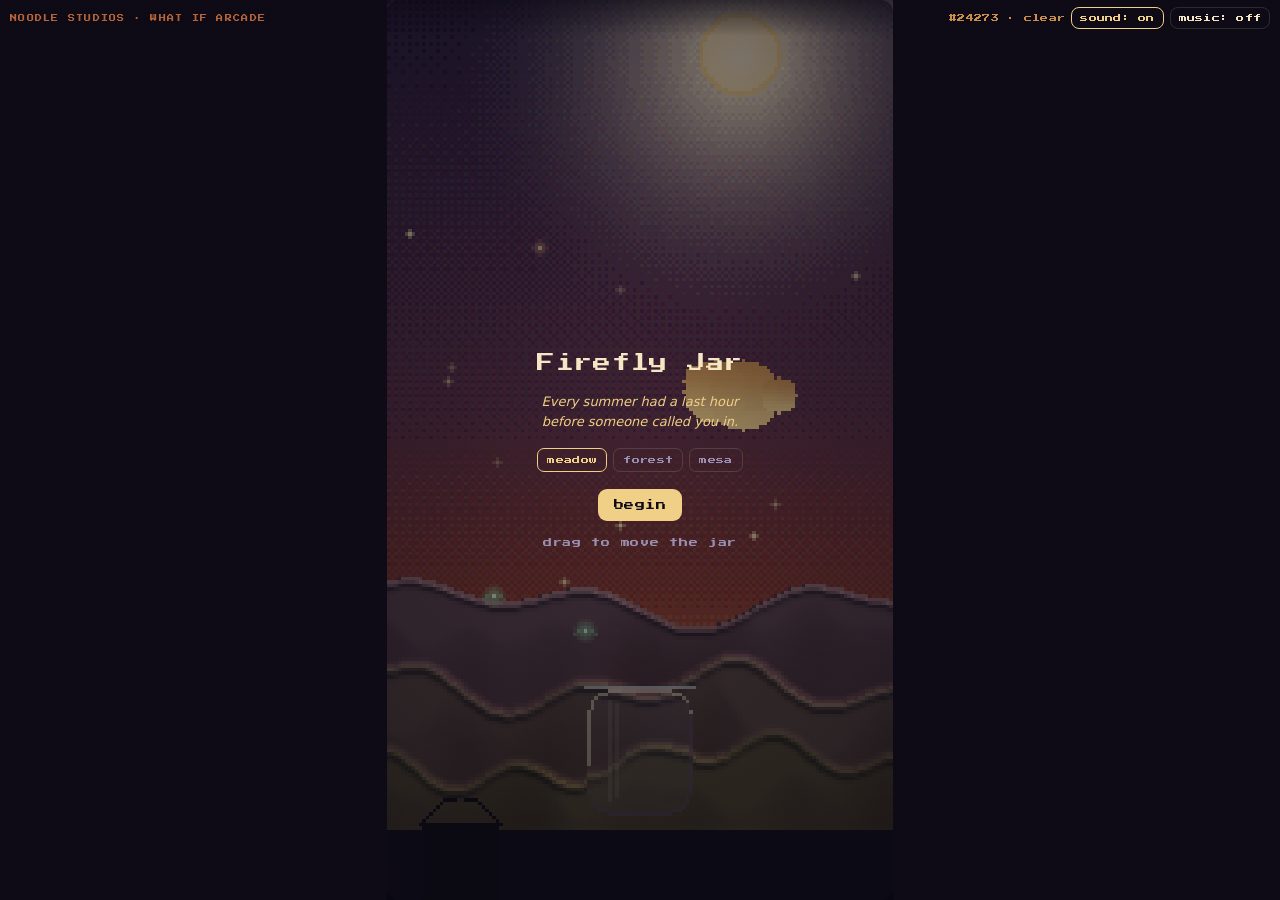
==== commit 944f215e: "Merge pull request #12 from flyingtigerstrat-coder/claude/inspiring-sagan-ijzgk0 Full-bleed fullscre" ====
--- a/firefly-jar.html
+++ b/firefly-jar.html
@@ -1,5 +1,5 @@
 <!doctype html>
-<!-- Firefly Jar · build v0.9 · 2026-06-20 · Noodle Studios / What If Arcade · three scenes (meadow/forest/mesa) for MVP -->
+<!-- Firefly Jar · build v0.14 · 2026-06-20 · Noodle Studios / What If Arcade · three scenes (meadow/forest/mesa) for MVP -->
 <html lang="en">
 <head>
 <meta charset="utf-8">
@@ -18,16 +18,20 @@
   html,body{margin:0;height:100%}
   body{background:var(--night); color:var(--ink);
     font-family:ui-sans-serif,system-ui,-apple-system,"Segoe UI",Roboto,sans-serif;
-    display:flex; flex-direction:column; align-items:center; justify-content:center;
-    min-height:100dvh; padding:16px; gap:11px; overflow:hidden;}
+    display:grid; place-items:center;
+    margin:0; min-height:100dvh; overflow:hidden;}
   .eyebrow{font-family:var(--mono); font-size:9px; letter-spacing:.18em; color:var(--rust); text-transform:uppercase; opacity:.85;}
-  #stage{position:relative;}
+  #stage{position:relative; line-height:0;}
   canvas#game{
     image-rendering:pixelated; image-rendering:crisp-edges;
-    height:min(70dvh,560px); width:auto; max-width:94vw;
-    aspect-ratio:144/256; border-radius:12px; border:1px solid var(--line);
-    display:block; touch-action:none;
-    box-shadow:0 20px 56px -24px rgba(208,116,63,.55);}
+    width:min(100vw, calc(100dvh * 0.5625)); height:auto; max-height:100dvh;
+    aspect-ratio:144/256; display:block; touch-action:none;}
+  #topbar{position:fixed; top:0; left:0; right:0; z-index:20; pointer-events:none;
+    display:flex; align-items:center; justify-content:space-between; gap:8px;
+    padding:7px 10px; background:linear-gradient(rgba(14,11,22,.6),rgba(14,11,22,0));}
+  #topbar .eyebrow{font-size:7px;}
+  #topbar .topright{display:flex; align-items:center; gap:6px;}
+  #topbar button.mini{pointer-events:auto; flex:none; padding:6px 8px;}
   .overlay{position:absolute; inset:0; display:flex; flex-direction:column;
     align-items:center; justify-content:center; text-align:center; gap:15px; line-height:1.55;
     padding:24px; border-radius:12px; cursor:pointer;
@@ -58,7 +62,6 @@
 </style>
 </head>
 <body>
-<div class="eyebrow">Noodle Studios · What If Arcade</div>
 <div id="stage">
   <canvas id="game" width="144" height="256" tabindex="0"></canvas>
   <div class="overlay" id="intro">
@@ -76,10 +79,13 @@
     <button class="chip" id="changePlace">← another place</button>
   </div>
 </div>
-<div class="seedtag" id="seedtag">#00000 · clear</div>
-<div class="bar2">
-  <button class="mini on" id="sound">sound: on</button>
-  <button class="mini" id="music">music: off</button>
+<div id="topbar">
+  <div class="eyebrow">Noodle Studios · What If Arcade</div>
+  <div class="topright">
+    <span class="seedtag" id="seedtag">#00000 · clear</span>
+    <button class="mini on" id="sound">sound: on</button>
+    <button class="mini" id="music">music: off</button>
+  </div>
 </div>
 
 <!-- shared relight kernel (single source of truth: Lab + reader + games) -->
@@ -344,9 +350,12 @@
 const bgsnap=new Uint8ClampedArray(buf.length);
 function setPx(x,y,r,g,b){ x|=0;y|=0; if(x<0||x>=W||y<0||y>=H)return; const i=(y*W+x)*4; buf[i]=r;buf[i+1]=g;buf[i+2]=b;buf[i+3]=255; }
 function blendPx(x,y,r,g,b,a){ x|=0;y|=0; if(x<0||x>=W||y<0||y>=H||a<=0)return; if(a>1)a=1; const i=(y*W+x)*4; buf[i]=lerp(buf[i],r,a);buf[i+1]=lerp(buf[i+1],g,a);buf[i+2]=lerp(buf[i+2],b,a);buf[i+3]=255; }
-let FOREST_PX=null, FOREST_READY=false;
+let FOREST_PX=null, FOREST_READY=false, FOREST_G=null;
 const FOREST_B64="[base64]/z95LfG6SHLizObMznbaJr4GxBvceu9E/cuLeLzu35P204vuz4YXfGD5Hv6w/QSIReT6AdD962dAfQPUARBe+BMg5ib9ZyLdLx4XrIDsn0z59QnQM4nIMA0q/Qpo+aj4yADUd0AvuaZ3+wvTrh0QAbInQPQnX/AomhtPu6XiPY2k0yYPLjicgOBlFLqlT/T3WW7J3ck2SDMZJz9xTeCKmwzRB0C3qBqR5O/6u+x7tMp7nI33PFukGOHNW9yEmvx613WRArou5VHf74hMkN7T6LokbsmOG8rRfuzjSwd0jY8wEa5SPQEZiX45amw3o3fTiapgL4pxU1l98E4ulXSqcu2A+Ddd1K4h3QaIxt3ugHoFhBe+5ftm3C3jsjKN9b23pN76Wn4hkkx2GSAQbwSkl2sHtS5/95+DIjC5Hif/PgS/qOzLwRCdNJ5+U4Wt7YbmknkTIgdAN477VqXR/PslcZoczVkFJBcNOTkDmtxhCd3l+pRVtm5YA/I7QJfw/MDvgAYmBdTJZdUOIfP1N6EN/+H+uDaJlafuptOUg1e2TNqTDqS+6qGh4ebXbpL1cE49M3h+E2kCMt3Nps1l8GH8843/cX8ILZJ8MmyOjxqlNXfVp4pGVFEPQJNH0zsbwEiN1Cuhls7PnNqs0/jltjhMfXph6msMJTl10v33+DNFovMPZ32SmVelb6eddqIZoFTfbh3M9xlQbu7JNQwu3/I51O57w2qH6wRIWbgBIgWUh6ibQIkYptuOtEmbwSDu1z851CdABz4qNVpxMFTCB1EkAN1U0v+UQj/wa/OmqYjH7mGvgMgBiUxIRApovNr475eXHHQzOStW+hCfADF1MOdK7Ku+foLEVADBcXZW0AKIVwq5RuJwoOXfAUkCouL6JKCVQkR57NHnZZlcIz1o8m+AJPR/6JOU8aAa0Ro3rlGHizVPOqFo/waIXYK6H3DFolptNSZknuQhDNIvZvz1vwARnQHxcGzsB6kNVKA/BYqT2sN6/BPLglW8xvM8PPa/P5NhOQRf7ckfcEAjmv8N0DmeNyEaHJsaJb2L8Av5EyDV12IG5DdAoNKI1tyCXC7h6zXVR22fo9X5kt8YJkUpF8sgFwp7gaMm/L7IxwyD2Won0LtUzIxWF0AWVN2ACiuTaWrIvwDqU3UGoNsa/HO0qlkHAhOuYhVRpF7lLwHxMdugTpzxzKMf+RoAqXgmV26XZby9h4qM71+cyZX7Evc3LPtxxz30gU4T0RTJZj7sK7mO8zN8fQOEgiV/ybJpN/sANDxHUSI8KoAZizFZaP8VkJLQoi07DtfUhPTkwA4VNcK9CogeAI2zzz3s0VenUcx6jDuIcGjPFiBbZ0A8eNhmrC2a9DjGBoOY4kZOXZb3519q/Lprlki+jK/0lE0KRTpmz9NaJqSHw/A6X3VFylbVM6/qJ3S125lb8h2Qp2PcuHIxxSO2QiX/Y/KjXZec/OhIg2i0wzMoVWmfCUheksCosluqBWo/v64ZoIGbdj46txjdFGK2kJQAUL2bGcnap9za6B8AxdtP8TQc5vvDlTzDsC3uSY1OwjbfoeI/AFJ60+nIII3uSzRR0ZGrRNlERYw0ypSfQw8PLC+uF14AobZskVqsgAaTahaW+vU7Za6LQst/AAT6pgUhQopvHBFNByZVar8C0lQKVTiLil7NsLlv8C1hjO/LR4ne9u+loKX+85jen4CEqk7XE2cVqdQF8y3XyH+85B3VIDmCoaqqZQVkIVh4UlpkmHDUha2O7Tj0rwGR6sOHgL66Pf5DBRQkmk69CAKiWlB6n39VdbqEgt8B9QhSpw0xqswMCHtcthb2fsgR9SVIXURoZdkdSkfuRRWgRCaG82tTiiz2/h+KQUOF5MfvgLaalbqkEmpQ/[base64]/BHQtKzEFrgBIA/[base64]/yZcaVIYRqNMTkk7nCVJo49ieR5ZS4ulZtjM5lfZegqiXumqNsr01UXSaiiuNYJ0BT+DRAFoHkY3ihFyUoCVR9f9fXkIFO2A80waKmOTBeMIpEMbWIR/r8MXu9fAs+1dFiIFsAoMzLqvA/xXwtIalspJBJJNDEP23G9t/Yue6CY02hTNAVEtb7R1joj1uJBwjVNpNT+zd57vSvTHlPNmogPKWcqfsbmD01A5Elqy+ebruAfG+KmxZGSpxrqQu2onTJwiTTqeAZkh0K1iGqOmd/9wdirAsIY0SsW0+k7AtrTbJAKUtJMszfubHL9Bx/[base64]/is66hpvBSBrSHZA3qw0WSvPgOIlL01HBZQ9A5NMkIs2S9zM02AzdaMcaPxCwxjG1Yks7Ssgbwp1OAT9kBqwU98PU7PLmQ6cgIiXboMA5B7NIM8XpvnJAkCcrRbgUSzZ/[base64]/gJQdGOHg5+0eW5ptJyGRa6QhXYKVV6TKQ+9DXltWSnmU/hU4aw2dMpZ6zXoGA0xKZA1GWIeCf8CyN5wqrhugKZct4WMNr6ASh3royCkX4JoOGV6wk61+qVXpZvpKBpchNH9oPBYoq+e3NP6XAQCj6gm76JitwGaHQv9WJ7BgkBp6g/b1J+GKZA4XEi1tp4uLFOutZV0FdCaOsqT/Mw17S6edNEUkdX/6FyJrtWZEyA6Gj0nFfp+j2beddElHOXfp9I4b4CWIqi7c1AwRhtpwxRX+95ONKaIrB59bOEwPU6lg6It4pUpNyyHxijX/PJVOs/aYYVPpgtTQkJw23QA1M+AJm31iL1sxW+SJ+BYrY8k1gqoJu8AELiLdphvCRt1i4GJv0UdaGSXjgEcMyyA3JYloOFQc8RCPdxFO+lqN67Btc/6+rrF7MKevMgSlUlJXlg28kNLoYOHhx+9qvFuf9PMbV+jFDyk9XMiJsfkrF+jU6lO9XrK9JcbKIIE1IFZhM1HESyKzVk8H/697kt96bDGhg7Xng+AsJic9tXq+dOd8J7sRxn/Okz6DRCy7PT2HgUKjM4+Z4eQO2s/fron5XJtta1MOyD2/DR5/+dUeqOX+Fvjx9alu7Q6IIVUUy9Gb1xlA+QJ07Sw43L3f49nrHO2mPNaiXZPJrNYoQ5oqSgqIEzEkPpXnPNMXhoeov2hHZ/RBantJ+Eaq55dWbYC4jVW1GwXYW7FUmDyLM9MFVB/D6hMxGSBTZVPZi0cXDrt3/qptzOBhgiT85tQlwYDBERLbJ49PNplLc8dZydAeL6z5FVHBRZAlrRNc9Nj1AiiNLKA+nFq+jSG09c2q+3YWzMKTF1EtHboO1/H4z+L0eUZOyxUnNRkdJWF/a2A+gEQnQF5uPUx9yHufcNH9BqKHQCV7kv1B8qmAEoLif5vNIY8J2LE+nEjf+dOVZmNoOJRtqVDWHN7ZZeCh1er5+DS/UAeyXF74N0s/xQ/Wmqxt639qTugSOlXQCEZJyNWAUHVK/4+AKI6vE3Fpy6Tn5wzxeVlU3ZbHK1llzhufRnkoKIMfwJUIuLymoO7NwHGmPLKsku7CHBkqU4JmbFODyKs3C7UpW6H41c1OO7Tss5k46GduRulisYIxVbHNIseGgW8XTcEheiZQDMSvODyW0v+GJFesp6eM13GzaBNzkeTe9XVvPQeYvLd/bqWjdW8FchVenQuoOTNngDB9ZsvBIlB6WSZLCZJj9DVSjp8n3MzuwtZNOhlV/coiiolN9WzophWlyuggkiLF3P8KRtTToBYICQLnegGtRNBwmlt826ZYAdA7l+HSQIpCErPMIi3M7/kSMO2h4UvVe5tpqnF4gNgWUdAy5Dj0szRT0E0i/POXajoJGXo6M5AO7PQnBSiAyCoI/WDYjwGQffhc0AUhyABsW9oSVouLPMuwV0xSgolY8dD9jw8xj9JoOIYcZ4yaCLnTNJ5GHQGxEkh9sGFRV9/[base64]/vDsU9mhf6rUVh0GqDT36CqgmkaB5RrKcpwehjRky0jPPYZXkbFwi95ADSHBNgzESXoWQHRCZD3NJc8g1yrOYNcrAHivV/[base64]/nphjz/Y+A0gyt9umLP8S4YSPSeH3pEGYBK/EvgKBi9QyIIEXhhjn4XlPBAainpiZUXPGOGOlLVeVKlryZdYSva88Ql4DLfSkC88P4T8bOjidA1ZbtFApzf8gI02qSe4k9MF61NoPvgMBjzL03JYTxk/Rc4kj3voemjrye9Q97B0f/CIjAezmcWIYhz/EBW2jGuIfEANmEGmEcM7hp5hJu9AAog5WsvUfQyUXNzBlKORv89C17WAjKJC5B3zkfAEGjNUHijDJXVTzz9B/XEZierhJ/AuTZusijUwSKBIBopRDniXVKFkX83HtWAdEnQDkwrSXOBKQ9KNN6BCDKz+rp35BVYM4xEPY/rB9ig3QboAilPSIFQEWG7LPcDuQ3Yy6jbHGwvZTW/sAJCINDqoAwJ97UGEMd+gTIWVZd0yPXJJ1om6B1V9XHXdIHOgLy6WHax4AqIMpPBkHaiwvuD0nKHwiiNepFm/YJkFDPsqPuQVGfZAFEYboR0CbXXIpG89pzeFNnwr35XChy4jiOPQCNBQAUd6BbIAEQL4AweF14xrEdzsN7B9TmCg0ApPsGNgqNEucYReveh2+A/vrVdsU4WWZ5fgREtZRob4LExxzFM0DXny7FubKp+wjIV4pOh1JaAoqxDB0KgWDDgxuuU3eE1b55ynoBNLf0zIsiIFoB3b/9J77aVEaq1fqMpcUGBZ+oq47surmlABo9RoKAyAFVCsGGjwR0Ra+X/[base64]/[base64]/w51u14rJwio7huugGrEZ0PG03kYrqacSgv+o2Vbaa0iquPQ96WfmTgvjWa0UoiyeUD0wOufMyBfcLz0ndcnQViwUzPSo8S5tIZm+WcaePWMy6KOuNgExMvElAhJqyUgW+csCIg5NvVhqU6X2UQCAYYHLDytyYaSCDdAUpcilIGtkgVcQ+ysmkefg6/7KVU93WjDmJpU75OhfME+ei0NA1ebP1wkh3xQCocE3aXJfTRRBMaW9uhHWXZGqwvMwpjbUPd+nULZCkE52wMjPbPj1spC7LvLV0A+D9Bx3bp3youv/8B6qy4Mxa4maZs0S/QQ+T9EOOpV05gwNvG10vIcftm+H2Gs7GDYV/pUwKPMTNvKN8x32SAiTLuR1AaqpHkK1rq9MopUICLhXEsd/IWapu54wZC1dI3qfvlpHbGTYAFk0/nnJYUFkBMrEclS0xS4z2QDdFXogPKYQcFnLcQYW1zVtwTh5JfFs9F3LrYqnmJytcUSlkRsNxNrTMJW5vquHVCkoTybGVq/b+1UhJGrS8U6ql06euflY/NUArJtK2LWGhqKW/YGxoCwV8q9YEUh2n1fqV3FGfRQNlPZ5jCcPST18sSXiuXlWnYIxCYHyCIu622wv55yo4fgfLbL/toDGfuiYiDcAV1KHLGV4rhzh3Obl44A7u3iXAD5iPk2MY6AzGyBC5CLqSagfDwGz5FAwYFlp/CIw+zD5LCtXf8Sc6LZv0i5zs1UYo3sZli6UStpO+IwmeMbOZqcXYweOgUfZhd6LL1mYogSq3HF0p43evgGM61U2zoxJhAgsZKo5tp0aBJoYDI4/77mR6gutYluGh+kA00i62KkaIOZs5ipEeyyBsiaw8U2W136fztusd2otOyaKZVYhqUfVyS4wUa32VAlD02xl19TAXlPrwOxT8mp4ABE+TQG98u43h8CuhyQXqMdVjnogmQJYsC/6r1KDlbOBQCeCh6MI8HRd/FzwPuwq2vnIjy8/P4Q9gUAVzT6RZBHFwCQbxUV9vG7EE62DeeCyxYK7xbA+8KIFy9/hlQve9BQn2ZXlW/LjmvDTjvB7V8rnsqdq3KJKthwQ3w02XcAHKYnh5966W7m2AffDjw8cXTlDLzmgd1ImMc+ABUjb5ZrZmccEDjPZ5694xW70oy3T+I7oHClyR/0glOU9ui73AS/L0B0L3EFdNnTUIxlrkpswavOPog/4UatWyvNVZCkNR2f6V/[base64]/4iRvG5ixDBQ2DqsWHAkCMdu1b9mP2BXBVRfAsicpPoe1odFiW0LqoDqMnXt0oMHOy7+mrslLAAIHrtiJAADHHCN0ZcRyfxUN6VPz3Vo8IQXXqaEIl/kywp1GeuVevjJ7Tpoh6gJc5mb2Kbwmy/PYFsOBCoJkdkxQUAPfiCv5p1XA0zn55f5Q2jIFq1aNomLygarwjV2OTumsSoZTDij49wfVsfgU3G88K/WPqpXh6Uh3L95Fj5vGgN6CeiwOOIBkDcJOgFo35Ad5P0KKBaTceyKioxCToB/AhSD53HWBDjNVfg4w7GMoB/8NIn5XDfmfNC9WwahhcohH2zLNGgsbIqpA83RvgIEzYXmDbL3H34EhNOawTj2tXu2YoU4hRFSEXz2ZfVnVKmlXpl0kmV+6wGQL/tjzrxErDnGVv34hcV5Tv/L4rk1pJsQ6ynznqQyNImPCDKvANIrsSq/tECz7N48JGVOXPSnfVVAErvZEBBF6+kaMTDFLtnsYAeLLUENLn8WBe3dqJIj2O4DLV0EYwKv1ych8HaKA1CUOIpo4JeBTHCZfNRGGAZc9Dly5uWvgNBEpJdoq+/Mm3J/j54OE+SCQhtJhjve6B+bAz1Fui0ZXZ5cog4QxHC2P5M5JhU2wjCYCYYF8v5bMCeQc0/C0YEWCq8+lC+Soz30fgDizgSABPIjBccKKHBEaUEBqfoVkHFfR7KvpXcfSLziFrlPhrjRvl8uD+oZ8dlIn27d9rtlHYmQ1QOLqvS6ZtTjYm97XbdkqaU6A8ojaOIc0w/[base64]/1Z8FE9TgCJjr15oj1ZOF03MoGEHCK5FKYDQA+FlL8lGMCoNj/B40rIjmGKC1j6w9afH5C0PAbdN7Lm4ieFxptnVQ6kQOjTzxVPFD8eloyQcH/4AG9lyvrSOC/RY/QEj0cA/gflhCqdnm4tyqcjdN9wej3qMx8f2Kl/CDYAoNk8vi2UMkLnS57iKAVDswv8PHeX1BsiJjWcAAAAASUVORK5CYII=";
-(function(){ const im=new Image(); im.onload=function(){ const c=document.createElement("canvas"); c.width=144; c.height=236; const g=c.getContext("2d"); g.drawImage(im,0,0); FOREST_PX=g.getImageData(0,0,144,236).data; FOREST_READY=true; }; im.src="data:image/png;base64,"+FOREST_B64; })();
+(function(){ const im=new Image(); im.onload=function(){ const c=document.createElement("canvas"); c.width=144; c.height=236; const g=c.getContext("2d"); g.drawImage(im,0,0); FOREST_PX=g.getImageData(0,0,144,236).data; FOREST_READY=true; try{ FOREST_G=Relight.prepare({data:FOREST_PX,width:144,height:236}); }catch(e){} }; im.src="data:image/png;base64,"+FOREST_B64; })();
+let MEADOW_PX=null, MEADOW_READY=false, MEADOW_G=null;
+const MEADOW_B64="iVBORw0KGgoAAAANSUhEUgAAAJAAAADsCAYAAACbpi8CAAAWQklEQVR4nO2aiXIcR46G+0lmxrJ1sMm+b/bB+9JKpiTP7uzG7Pu/Rk3kDSCR1dUHKdn6/4g/[base64]/6uSv/fYoB9UddAAKGirKBQXs38WDZj+XHq1eNVBsytQRx3YHvqZM+e+leTgedkXoO8N06ET9lcBqvRc+1aTnefkGABtG9hLT1aTSasd4+W//3Qg7fPsL9KiHBOgY/ZMx4Cl8Tgv/109XPxfdb/51w8P0k7zMP0j+Uixy+L4UgDtM6DXgkZ6M/0WAbpb/091u/rnDwfSznNB4dkDosbJ4DUA2geo1xyPAWg9/lKtRs/V3fq/LUA3yz+q6/Nv3x2kveZl+od9Ju7DICrF8bsA9EPZTPbka7Uaf6mWo9+r8+HnajH4VF17gK7Ov1ZXiy/fBaS9FlSAZ/LNPleyA+nYEP30ANnsYwF69gB9qhaD/6rm/Y/VvP8UAQp+DXBMOTV92c6Z2C4GB846+kv8/BIQ/dwA+eyzptmHADTrP1WznvEjg+ilQDL91/3mf6sA0D7wrP3zrITN79YhGx0Rop8XoDjhX9TsQ+GZEieIvlofAxzTb5m+ywH0LxdoE+Q94HHAPNt+bultPtvfWYi+HBWi1rFr4msC4Ma+x/h9n8BL12cHz8CVLg2e4JSRvroSd747SJf+702fFQAy4zDjWTcNcOx3viZ4Ru55NAeQYjYK9ziAgZYh908DkX/Yjdhl7DQJDB7eOM9t9nHwOFgeqmmX2PxMIDLfCwBFL1zPdGn9XF3OnS+8w88UIAOuyX4RoLHLErXPReEZpywansf5k7f7OYJEIZrIOaT3U44CxHha4SLHgegPEmSydTzGtYu7C20SymPj8DzHvifB4zNN96GaWN97U5A4RBakRYJHAuTg+d3b/S78vbmnyXoG4BDkFQlu9kxT/hwMHg9K6OOSE0jL0ecI0Yr2RRO57S+bjqmVDfYoAf62Y3C3XZc0iH7SopVdBrsfBZr2CTbVf+Z9j886DJyOtwSJQcRNsxeHML+G6bXMvV0W+lybITbiOSg8IeMEaFwp9lZBCiUtNdhrsTDXimVMW8vRc078nuBkAT50CylqfNpdPAtrk/CNeZ31CSV4HDDjzl3mBFJe0rgVeASIESCbhT7GMqZD9FVsz7+wfieU4HT84DcB3nMPaQCJ3odmoxVdmN6l3VzooVruIntCRFPpZHtwefdfcw+ZddjOQmsQ0/3W4iHXDL7w9wo8PtgRmLPbakQ87twmkCgEEaQH1jNRcEog6lnoE3smthhjUHm/k/q3sHtMmTBmxgCRv89ClDTaZEePFI95I96KzZsK0bYGrkmA+RZSbdzUckMyhtogfibNoVxNz2LlPIs+oQyPA+am4ASSVtaycpVlMQKhB9H8XQyw6IX48zyzOaYlK+0cH2ub/5mAlZY0ek/uz8S/Z1mrxWrvSNbecoC1VKoFODZtcgupNW4TWa7kdT/5SUumOw3+kPQs5Pd80mvgGZ5eq5YQ5SCFUsWhGRWyWYSo98BKWYJID2r2HBGeUs91H0Fi2SjrjShQ8nc5bGZ+W3M2YL2B40FuHmAeXE6uWmZon5OtNL6zmLNdRkjJ+mo6F7sTB89T7HkCPAGUQfsq8/D0yv//PBupjsDUZTMKkdvRlbID3ZrTfsfAMCULIc96tOwqEDGQmpnGtJXXRA7ROuvKv/CyUtw6yuBycmXjlpWaLE2nBjHz4GMRJHXSM3hc1hmcOlj67Uvnk8v4eWB9JbLRTcoq3iMBzvZsFrIY74dodrBzS5/B77DieRXr3+oynmzgnzhIDU0Bb+UN3GclU/AGTqvDi1KAB/mKkmVmNXpWyuAnsbN4Yq8XZmwCnnKQBrTUJQDDpMvM4+Ax0FxY90423hfxd30P0eBUA+mGQEPBuYpgymx2e/+x1jI7RHBIv2NLVqdp/8Z7r6mYx8w9xWKuW+UG7lk0pCE7lJq4j/mNlS0kz0YUps95qVEmLDaJvXwCtIxEM1cdPH0Pj4Xmw6bqflhb96wdTA6klI0oSNwUmJTFgreBo4LEFhE9crhr0L9xiFhJ65aOIuRc07Ovp3gA2qINXJOH0Zq4undH6hZykDdlqX9K2WymvFZITSI/GVZBomciEZ4HN+kGnrMbDg8Bp/t+lRxhIhmJlLXcpATGjHZR3Yi5PF9d11rOPT8lpyXrxj6LmvGybJkfR7C5LO0oxflXiGtr19UQLOFRt4/0Zj0lG7FSU0rT+bmKfijHt6o8FZOJt+k+rdaBgKfzfuW9JE4g2YzESpvIMASYkM1u7p+8m4FTB9JEg+f0RjT/l8RXSu+W7wQzZ7tJ/t0Q19YuK0JfFWIXUHdsn3X/DiZ67M6yDrlmabfDTodZWROvFrr5jss2zBk8y+rsnfE5sQbSJpa2HgXGQxOueX33VN3cOYAWq2vrXQGSc592ealkqZmvdgOwZRcZz638BqGjHz+0Dn0Y47SFvC8T280zRFZmspeZdBVsP0/RXzE85PCQ0mUCHuEh4Jy+XUTrIK1TuVNswAmeL6+sF6urgwCS807hodkvcw1EIwaHvpOsa8b3Bkg+kDw80w7bslLDOvwU8DxN1zzMWZ6K1VrOUr4oXTHzUHDmxBykjsxI3uZnCg6F56UgovCwLCh3kVt3kPkc891k3oybuB4MUHggU9/NhDU6g1A7/wclk92S3UXNwwiIbNnwYwp9R/zZBvaxurp9JNmHwjOv2r8Fz+JnDaSUkZw5OJfJ5+TzkSCiIEV4Pmxyb4FouBWaa3/soDfjRwHIOABkAlN+fyRKjZop7lmNrzuMk/X86vbBwiEBSg4BdgBd3TxUlzf31cX1nXWCZ1adEEeQCEQBJHe/xxyc88tqpphCdKzFa+yAyUvp7kcQ1+xQtXQib+bdPPfRADITYibGBub2gWSIhl1/9iacr4bSYZz5zuX1fXV58xABoqucOZQSG8wL+zcRoKu7anN1y3zy6zSZgGTuY57z+vaRAPQY4UnAXDgvvP3PLiMdJwvJkqb1Y8XjhwwieejJd5j2OcVzHwWgFBw3cWaCTXB4ilT6ok6+XZQlSz4Q3ZqaIJvgB4BYcBhEVxHwFOCLarrYVNP5pprM19Vkts4Aste/uosZysAWQHUL5ZGXJwHOdOHvwfwKEKnnV5v8RJ2cFZXOsWTmjgDdugVzJIBccOLkLdLqNtYykbZlLMPDV8L64qZaX97EAE/mLjgucKlMBJBSE0vhccEN8Ixnq+Sp+2+EiAF0T7KJVqbc80dgLKD+PnP3cxirGc+xSlkRpJ0OQfPTcgqQLMvm54MBMiuIlgU3eW4Cw4TrEN2yHVuE56wAj3/41cV1BMgE2QTfBMcGha3uSwZOI3gMONOldwIq3iMEn5QjZvLsMbP5e0TT60SIjgeQhCiUNT0LcasHxiG+S1GW/QI6CKA6eKhzkNIbbP3tNYHHH4oZcIJHk/NqRIKsB9fvfkR2KMOztNekjtf39wiZLt6HWAdnxTMbAzJA5EA/JkAlkHZxsbqc835ub4AkPFORtqVLEGn/9IHCY6HZGF/Zz0MDjwfIBrlphiDjY/BMVwmaibcKEb+H6nnNteP10pjN9824zBweu5TtA5IW49TbygThft4LoBI8E7r6oglINBtdO5vegsKzuXTlaU0yjoFnOF54nzOIxgWIpvFhZT9CAxzAcdcbEjNIBUQTZYGE5w1ZZkSurV2XQWRL2fEa6mM5xNlmH5kg/OedAcrhqa/[base64]/+9+Y75vvmeraULX6cUkZLl2kBLDyFJNEIoFp4WAN6nqwEdPfMkALrJn/mP8sgayVnyaEm5WrAAjxPAVYCnUE0yXdrWTYj4PSsp9Hu+gEiWcpevqFuFm8SawqPkiS2AqT1PAGeYh8hG8YMJJkdVs1WcBboPMhDCrFsjusCPPC2gU4gBVC1Z9OvO/fXTdfsDibW4ec4dlLKfpQslLKPHmuZJFqlgS4awVPuI/QeYpmBU8o8NDOwAJeCTEEKWWmcoG4SYBnoXglU4oEGZbhmP3icPvvrm++lUsaz0KzwmmPzNFV9VIBi6SrHmi6mlvrSkRwg1cIjA5P1EXqfUlsCDg2yv6/sn9I1Q4CnLMAdbxnoVHbEPUTvRMcbrtHpjTMziAz8fn5iLzRPJ9QBohI4xwYpNs6270mx5kmCx7ZF3xlZmOi7IwWeMYWn1ENsLS8pHQ63wJOvZCXIoSwMeZ/UFyUwwhgC3A+BHRGHQIdgC1DZPWYCSn7ds96oOusS++ub72RZKNvWX2SAjC+6qo8BEitdtu8R8NDFQhJFS/5jJ/W9UWikTK9ieh5RZupLjA5Sbf+gBCMzhYlki54AuUfBqQ3wMAu0+V7dimcZkmSddN1hdeodry8h8lmI7siaglMH0q4AzWXpsrGmC5vPafjcom+V1fdG802WzswD82CLTKGkf7W8KM0yC7TPDtlK7pJsUchI1GVwhtVpR9gHu2nZCI7XZtcdCA/j2A38LAv5Er8POCWQdt11TWnpColClH6ZKFrhZqW3yho8g1KmKPYRSp9S6k1Kge6mANMVrYKUOZUqLcDtM+/OYKfVr4Hkxkmv2/f2EMVx+yxkFtlofhRw9oGIHRjONzzWde2Ej21LTsBUe+k4VYiMF6SlZSRKjJKN6kpMhKcQaLGaSyAx9ziMIcDtDg2u8yFBlPMYrnnC7uHGbsbsspCbm2PD07SkZVt2G2taZRw8epJw8W1pN5OvKGTpMkGnZUZvFkeiGZ2IHkkpMfFaCRy+ivNguLIwzO6bl7/8mienxj3rYwVQghSub+5lx+2z0L59zjEgWoh/psEqDYtz3k4YTy971rOrfgJI3rC466KlpmHDKMtatNgNpUCnDHFy1idBEME466eMRO/b5c3xKYOHX/ND+3jwbCtvJb8UPNp45D/tDa8qYqIgcXZHHSmDTy661eSiVw+QfPg8+zgqaak5zZrGuj5lnPoS0puEQUm7IHeJCUhKNkr3FeB0eNYx1zHXe80M8NrQ1I1lJl9V0DiLJGGgcfA4gM4m76uz6fuqM/ugAyRvZk501eyT9RSpGeUB1cqLA8dQXIKHkj6/7guQuiIb5Tse2cwmeLqvAs+PaBrX9dMk27LbJDGYsrgEgE4n77wdQMZFgOQNaVozmSP1KnpDKkGS5cUMMNgMMgzI0k0GGACaXfer+c2gWtwOq/cnnQJE6b5t0T+lktX97pngR7AF6HFSrR4m1fJ+XJ3fjezcLm4G1fx6kAC66BFwkkOMtgJEIbLli2Yf0lekFa7vPAJIFBzjCI6H59TaU05SZWf+IQJkHtY8NIeoV2i2fx54Rrt+f9OpVg9jBpCZY7NYzZybuY/xGBMHiJoCRIl1AJHsE8uDbHR7GUgUnDDA4ASOIH2aIOrOT6reeTsCtHqcZBDRbKTtsv5q4Iw8CMwXna0w2e9sOtVwfVYNVqdVf3lq57a7OGGxCfC0iSlEjQEyA3IpzxBLeh8BzwdlxyTBKcIz1kgXAC3a9mEHqzMLkL5l7qngNIFnFCaXeffV/SrweGCGFgTvBiAF6IYUoPO2nVszxyn7EHhGb5PHbx1IBqCmE2MGY24Y0t25rZfDrERQy3Klw/NOUP6WOGUhB9CHqrc4qfrLtgXIjGd9pK2yXMnDjQiGCMo2vwY8AQALgfcwujRm8owWnjOefeY+Rn5RU3hOvBNIBqBNk3TXzW5IGy6zQ5KwaOCo8CiE00GeSogMQOdtu2rMeOjY990uyxWpuwaqkhuUkr3hCeCsXAbhJuNWxhUzTyxfevYJcbHgDH/j9vFpDcnDNplcWi9NNrAdewGgEjhnkxyeukGa75m/oX3QYBkA0sfdOBgxIHRSFRfBKpjCduAYNXgCOCYW0oOlAtKalrqzLJYh+8T4iLh8MB54k/i0wsXq0t1QZB9bL/1NA7VFWKQZPD7jDOsHab4XspArY64PCuM+HB5lNbNA8NXdxFkpOQJEKjw+FsHm5wgSGS+FO/t7NfsQeGxMfhV28WnZmwhK8+aM3zRkH3PT7rwhOKJZTvD8xgfZ9yaDjFmIljHSBx0KT91q3tUcOpK5/JweBk8nj4MHwMTD/bcE0ilbIDIRyNLF4On/Wr0XDjFq9dV0R2hV4cmzT6Oso8ATwEmDe+PtB0ohilnIl7HV/mVMh4ev5mxlN/UyzwKHQBQ2MIOshfBxiIvZfY4wCZCYWRUhjXMoXT42MSa9N9U7b/[base64]/i0uvTiSjpOqyxNaAZPARq5RY/NMkmNDh4yuM4/+EB7ehayzfT5blko9HV5KchXMzVb2Zm17+dZIGYjAVHxoO8iP6uhDW+p96wDqSufU+l77EYmwNN9E8H5rfOP6Bij7i9Vi16cpeGFQuu8BpyxPPLm5zq0Wc7oDgM847YDJRClLKQ001sgqjuKoM92VIcAliBSD/vyne+A9Ge0Z6nrPfNxfEiwzyg8su+R8ORxSfH5pWqFE94yqSfZTfMdFTlBHklwyv1OhMcP6NfTvzMHiEyGiqWMZaGTmIUGhVVdd46lHUNsDUbDHSf9u3qI8sO+odKjMdjpGAovoJuMXYXHtxQmNmFRy7iE2Bi3mpC6FRxx1B2gkVv091lqFANs/7160/5b9aYtIRJZaPw2Tk5PnEyrJ6/s1FWHpwkQpR1mXRBViEhPVDqgVHs0FZ78BTT95xblI5V36o6rBM+bdjKNTauOVLVcyb5GAeaEHgiSLfo7Ag8bYADnhLj9N/v7CFHMQvqWPuwi2clrMRi8gSxuACgQwqXNAn1TfSpA0iHiIMljE3W7LeKhWo5fPmOE520GD13Yb2Rs2jw2/wFp+Z83HnpKdQAAAABJRU5ErkJggg==";
+(function(){ const im=new Image(); im.onload=function(){ const c=document.createElement("canvas"); c.width=144; c.height=236; const g=c.getContext("2d"); g.drawImage(im,0,0); MEADOW_PX=g.getImageData(0,0,144,236).data; MEADOW_READY=true; try{ MEADOW_G=Relight.prepare({data:MEADOW_PX,width:144,height:236}); }catch(e){} }; im.src="data:image/png;base64,"+MEADOW_B64; })();
 let MESA_PX=null, MESA_READY=false, MESA_G=null;
 const MESA_B64="[base64]/vozs7oaBFe7dkZHR3V1Vlbmf/5zzne+c/7zC3/rT/1F+GNyXNKFF3g1U4wAwE5k7vX28/E0U4xMLXm+771+IJ2M4rkN9716FMb45jJKAMCSxdKPLKNEuP4NfC3/UZZQ4QHSF3jxbNzFaLucuPMBwNISQ0wAoGmu/zu3yz/FnoOHs0j0ujC3031x9UypzbyQFQw9MooQANq6Ily5Sef80RVYW1cK70Uv/FvO1Cr2BJTZsBEBgF7n1D0tlVnhtOwY9AXPTYRFMPMEmp3LKCE50XE6vLHXVk9mwR8DDfu6DxIGvrC0ZOmLrPXLhlJLDJGfK56b7g0kVmn0+tnf6LlrI/FkIj7xJUvO9Im1e9xB0vpjJjAHZOOrKRmJZItKCYoIIKZhQu8YYlK0bHpdELr5u4sFABgN0Vkk550uRZXafvwREpgli7IivfjL5uhg6YtFaeF/0zCxEzkNE0FZnyAoom6KohuQi2qaQFoFAOnERvUiPdvxluY22L74ai/49FhdRlClWOUCE65/I73/8/8/GECSHGoPTnAUUpUna4vBHKBpgl4XPDdFh3TvaC2zoRnufgOsPQSAWaI6IAvXb5xPw/ba6skfAZmVQYyv68jUyM/tkr8JHsKEw356XTAaotHI1Ogn2jfphMem+qfFD3fRLZIWQkQAeDCRT4c3zn3zf+tP/cVSlfzDFOGZ0jK+Mj5E9So1iWT3krrqziJTyzwWyslZJEZDBIDfTd4qQgAAQAj3bf/OmdqGMpvb8AftN577QWT2W4uv/3UEWy9GQqXGsAgxDDFpigAZeghELTOAXOQEACdhsAXCPR68MbR/vMvNjDwV2s//LLIli/Do7uoRtBTpOTT06zgMiPpd8OyNUd6O7koCHT0oGSlGhMNGNLezwHZuw6AvGA1RZ4wbKtY/CV/f5etOZsE/gdd/TflkO9b4dKHZTBR85lFUHnljUh/dOx3eOJkFraN7s3+tyHA8AQDxBX8Xo2cYVw36ApqpQV9ATTqylceD3F5lpwe7DOvl0ccAANWmfTRO73t1+8r5VKJo6jbQ0b64Gkxuj3yV5Uu+1oOVlvE1EBkbipsHvxRUGQ0RIPHcFJXJWSQ/0W7B+d3Bd+wfg3nGOZ8uNPvKjed2N62jeyiUtcDmoQCKbEFiQGToAgB86aVft8BmXvjCw68zmVlyUeicMLS6dySx8G+XYxeggbo18lS0hM8NDk6HN4Sihjkggx8RdY3s1h+a33qhqJ2/bZaqIEriyFYAYAghADwevLWjbu21M184tEO6SFsMaB54bjpL1v4S6vCkfeuF2SRZkYjkj8J4DkJ/IHt2Aj5cMuM/TPNYJKJ2F2QRYnDSwtFE0wcA75u/cDILQAMA+Ak+3w7Sah3du66717sSaqfREH83eQvR415bfX38+xQR/0S7tbvgT3b76kxgZJRIbOxR+uaLhfKyIpVKZbuoctJvwzltl9YGTDfPfc/f9u+0ewFrSykyw0H/pP8nGVu/k7KeKSqUEw4FzuCMf2wzXgTxtClGAKKsSPA1WMWv7rQERcQ0B1TnojiPRQN9ZCvRo9stgHOFMUMzNBoSyxlyw/1CglfSJBQSi2wdP2c6ONIhCuOmkrKcqaUlX9E2bkcWO9q90jTHdt0iwkLomh//noPBnMN47u0yK4I6smPnkhBep3V0r/TrSEg0Gjj4+LBJXfXsZOSrJbAebeAySgBEB1QaRwpaq2AIa+Iobcqe+aJwIPGw27WKVS/[base64]/w3PTekfR48NaJErCzmzNBVUJCZfrqzCqND/ftp8MbJE4Cd3IBTABAU8GAODpDYMWpsVZb5vWZHsgp+5YzP4U2oWnC3M78EGfr5naK/y21nEZDPLIllrko6lOVU/mqkfuju+s/ymYzigelVXURNstjaQn9uU1gyyixKhSIfbPfhRvDmNIQQtf87KfevZGQzwu41o3Gk/LoqijL67rLv3OQfdf9w5jcmNEQrzcAAPRFMhqnBDGIxv3kM2HkyzCEXSxhEUrstVV6E19s0TPUQvPR3WxYKkwO0kun179BQkXdIsUg+WHEQkJihXdGiQDKbDtq8OwEDVTTjfW6YIA9NBMYZPYwpwAUlBmnWGT3tjDc+mZ6cG4DQHpk0/1IXpIAgLMA3RTbZnBkK2DD0oevrj0n5wmntgwRWj+ArBqgdXQvYsRDH6wKSSvJ30qZyduI85GvLo/xhECvw8ko7r3W/E5v8+4/mN0bqaRzRUKWTFnRxKECsceHx/VyA+5Lr3xf/+T4lej27edAgM9BQJTicu6u7Cs399rq8f1QuP6Nvba6+uiTqMJW4fTFqgVWqzYC0HNV/m7HewTnEN4MzZCMJJ322U+98WQdD54rrqpK1LLjZUCEZvbMAKsUdu+IIbew6XjcaqUjX2XxOiGOUr+FukXldUTiFMV2vqqpUoSa3YECS1/Er3RnCQB4Yuq5MQD0urm8e9KNYSy656O7krrKQqbnADjbdWivrRbHcRkl7XNCkk07FBsQOYpchPhF3YrCmJXWGRTPuTSMWMci94jkCM4IzmcCQL0tD83Qc9Pea812T/r9357uLq1diFSCZ3RjlNjlYDQW0uI7xz/+aLu1J1wgl6Xj6cozL2zrCuuP0axRtQg+yHgCX3opfeMlM2bPtxOZau62mMTzaRiyjqyTJLFhagZA5Aoo8Ls9OzkCpS0G6cSegbk9kEIyJnNgk3KkV3qcmX2nQUfdOlNaO9LfbV1hwUIaJqaWACTgrrFrWwxEHSxN/tIGWZH2xRWASB7BBjROIjduxcTeuQtJySqyv/F9tADWZk4dZ0oaJu4sGV4WnEUCi8Xlt9sA8/lhXAU773Zfe25oV4XCOb/FquMuT81GV9kH82cfaEEaJmm4MedEN7B9sWkmFDjqdQCIl49EU1yZWuIkopPXQwoKP8U5RvT5BYasVdFOkuRGvooAZIteP/5gZl5rHHThcGeS6bmxOGpVFSzcXWbcccmM0zBkK4XZw51l6nK0kDlg9eaVcDRObV8UlErGYHCZMgzCV9Ww8yZBWJlR8SxhkFJ7eFe79bVKkRNeqcyq6CLCooa4xhRbvE4aJqBB09x49qYJtr+N3+Ho0K9XYGTNiw/[base64]/MA3LVnzm4B7Nd3HSCYpo+2D7cFBPEX1godnMhnU14M45DkQBHDJ8Pmads4o48wZawBqoM6VVgloT2QwjG0QSxpOJWHUpQ4ywPJJOM7XE1JK5DfPDWOjGuFjmBQiMQpCln3IrRErjdkERAWIyzRu1m7sloijlIStS6+hedMT8rxAtEZTfTiBxf7JBEhrAk4Nvr2/[base64]//1iYfZasXIeC33t3uFPiqvKaMqaYYRMhzuLiiEpDkXvNQsA0onde62pP1gcPhYAEtsXTS3pvZYpFppB9GQoS/lcitVUUnZlOEkLORgnkTlhcALD0J0s9XlTGxQRIxxwQCatIgqxqURO6afgxu7ekZ4OWWzu2/HF3e5rF4/uFKWFkxgf3LMrDUwaJp/91LsxjDs3m9O7c89NAYTrB5KzSLA2C5gVniwGkXeXlqxIVln6Cp8qqas6wHgiQp4hLb1XzAWfV7fY1DDqSlakV7CB81CQlfPlU/DIVjPkojLEiHVaxevstVVgfKcpRropI6OGUMU5y92MJzA0kw4DEYVu0+wWeB83fTIRCUDKu2kVWFoMEJdEhQA/0RgaaZg9zHfsH9P5GDMaDdFZpFzofu9IKsWH/BC3X9sDODPLxWGHKiFptz/m4qqlL3paYogAAI9e/pMAcHIup64lAKLoBoa4LcbiIjZTjDw3nd6dA0DvtebexCYDyGkVyyjK2wlQWZG2dMd4ltSq/lWsOKegnaJmDh+eictbW0XVVNJ8tU8kb48HCmGiKWa9Up7j4EjbYlhdFNsaSiSqvgiLJqdYx0eMosxZlUKKulJaW/jZk1lwot0iVUOZcezG++YvlNZLb1SwcBHSWcWNpDfW4U/IoHXv/MHuqRzKhpx5aLc/Jt3arlXrmCxfZUKpL3cWHc6EN/KBFLqm/WBRzLADU78sl6bU6PkZr7tO7ZROH3QtRXj2vvkL6CGKK3NOGNxVdQ9QUSvBTixLSzCI4XEdDqsIu3BITiKDnQDIe4c/IcdczJoufRHbhWB0RVcrwqt6W3482PCC/dHH7ixrloQyu9hN9LoAINgPFp6bwmjOKZbti4T+UaLrdjlceagpRiStthi0xSCpq/jDYifOLnHo+WQW4M/jwRuem7I/W2zgmfQ5jhfq0/[base64]/iqOJKmJWqwWVuFC0xE5STsNa2/[base64]/5/YO05Ct2tjxTHbZQSknW9QeyFQwKnZOwFjQs5NSj4uDblYkGElmpZLj3MbSFy1I8DSU1kAL8EW/m7UcGI3TXdrsbUdMVYCC3rfztTbF5xL+23/z39lmZK/czDDF7dtYKPliF/3viyvy+Sx0Jju5vXqZ4FZp24Dt0augiNcHMTUnunckcclubBJwfyQNGxFlyY2G+PHtlDTj/mE88kqUDJsZvfItnVYRFm+YWzOwa+ruTBLvBG7stdXT4Q3Iu09tSWQgJ1vqhLYEUpyupKII6xLMqNiQl8m6bctlsFaOmIK5Dc2Mr0sAhJNRDABHtsQlu6mlA/r/k1GMawNH4xhApLz52uy/9lpR2PaD0BDTYS9bvXHvSHJncHAZYaFAZrAUiZTaAEOM5DPZOfPRXWi/TkgSw7V2hcBQSFWi4oREC8vR8SJAdRJRUMCChNMGM4zsRJ6HQlNJMRAU3cCuYBlYJ2f7IhVKAABr0JA/wwiJq9LBlg7o/zG1oddhbsPIU00xsn3R9uEiZIGgCdEkT2zip268kjqLrBvY3kDCoozhYnY4E8xrjfUdLBYssctJq3Qiyru4qOj27RYALcjEAGDHtGHRiDHWT2RHliO5sRg2C7N8ABAdkAHieShYdpybB94SYu4G6Wb04ZgMpKIlrolGMbz9tn8HpcVRfEVVwEQ+Syi//kp6MoqfTESArGNfr2vaDxb3f3uK9/bGa0I6sTFSxpUfppZWudVSC7QT9mVlSeuXq+Alp0bcgjDWV3FgL59c1H1SxHQJc0rMrn8pYjyyeygbtg8v+ipUqe31I+1xYDQkZ5GwMZDtZ81aBnpQqgT5gnlJrwsXIQHIfJ7ZBc9N8SOem2DTRZQ9p1tnz3Ut4bnEHRFjFMYoLfwsq20Z/gYQ3aBpwtFCnttxjgDL2+Chac7mrK8UMGdcxfAWOTcOdBkNsXOziUWr7Z70uz+/fmZ7ju/YP4a6gDAEdYVQNaHwj29v6AQ611cbAcIQaoWZMe7jOQvK54fP2fdkzdaf62NoANnFsszwxaCBIUZYUD7fFDMGYY6/bj/[base64]/3RxLd/3ZW4srnv8+lxNjwgGWKUa13T56d96BGjr3XmjjVKFUm21duli4LxHfyRUTb5FGcdNyfTUXN1WutZ1Z140jWVtBynapidPY0Z5EIxzEAtHsSgTpEm6YYmWLSH31cVZGANR3Ep1QzIwnGEl+TtGjJPTZyRGmdjGJ9scAnkvfa6gncSO//vNjlBuH7nKnCKC5SfjDhm/+3e5Va+OnxOkRb+qKhbyR52QaU1JUDl9vqDxaHj8sXklJHiMwojedYfHm0kEknLEjSEARFdGdRd/YHXAo4Y3sBANZ9+2wQBSW7JeLUnUQ0vsI2OWcCirm9Dtrg7hxvBp/[base64]/D+eUjGAdGIoZBZwceUeLsxee/iEfeLcIH2Zg4u/maF7EFwiU0LCzxMe6FuHv/upfLjqwYly8SwsJmrn1tlx0Zhw+xtwEnTO34eA7zXZPIrCAYmDh3+W329O7cw49Y/cpnLb/4vgVeh8NBsaFXx862C4kpIwxCkTVYYNx5KjwzhFQUNeLYmwuKCJy4uWB8y6Lf0ujfd0URTdpisGZD1NEK/aDBUCDIYQSjhDiHph1YJy0MM9w8eiOKUbuDEztBQAB+rO0qok7mZgwjAKnk7UOrU00bd2SA4q5nWV5iqY7DRNTTCxT3Clw5iq0q3ybBUFbDM7V7JPE1jaD0ThtunNsMzA7js0uinB93D+MuQW/OEk5URHV5Lff6I8+Hk8A/[base64]/[base64]/+CNsXFeZ9Ll9u2gnHGZtkgHR5Wy7JBEADt+f42K9tgjOIoGcWUAScgYmLBZFZNG52QQmrjAaIqudJ6M4N3pfyZ9zFpXkh9/uubE8t/MBqm8MmegGXAUIVNeUlbjfTWmhXtObVTaw6v1tKbrbt3fZp4DKeGeJOvZwzkWiBgApQCIwQ4+6wgZelE4TuqYBJYYekfruW0Jvd2CbdBpw7IHwd3/1L7MPSTzF7kepknECq7dlckilH0zqPKa4PPr4wSTbuAKqd2OlJYfnHZfM4OgB+i3EEb//21M0A3ltEx/[base64]/DFv9WRiTU8KHsYFPhyFN8fDslPXu1F7zy/Q6hBlxojCIhNmQLo1EkpothdV7vBuwuqJxpzWLEnO8ubt1NVyNYJJ+Z+gIAgNhOZMFOANa4HyU0S9TnQApcUEwwdenveqmq7AG7D0a+jwdQID9LMt+JFU7FQAp/[base64]/7UtlUcfZ0AgtVAODy221WvewHC7qr7VfDeSAXsxLYFIOzP1TpNg/jeTa3sQJC1gFKDfp2B4ab9tAKsOfDfqxzJt+D07m0e+baWHV5EFHJDHUr00VFy1nKC7PVdmt3wNzeFvPLjercLgMdqGdsp0iuFUNxsltacn0QV1n8IvghJnR3G4ih2CVdwPi03wVcXcJuGV902jSjWd/O/quYwj5zmhdRQ6k2FyshUa2Lt1E8MPtcmjXlt3zC45p/B0YZidc6umfkJggzLOwoZ8DEj47sbAYN80rYLQ+M5dyenVjVtLRuihjKEFdCBYGmGzRFwBU7xfLsSiaC8e3sIOqLxfakyRm2nQmiOcUiMJmtQoPyAuTS4aJumJwhkaMw7g9gaMYlHxt9/GAiX+uujc+NYfrJZ8mXnnBJFzix3cvn6fAgC41ZLMsNxyvXdBY3F3XfaIhCV08n9smIZlKSXy0EU+CekzwN222VnezIR3C+HZ3HxvqfMpNFIi+a2dlxfHx7TnCUFsjgAhZTS21fvAiJ0YDROG268V4Zs1WV1ig2w9kbSMI//qt/qSpTvM7f51CQ7fjq2cmXtrQdEfS7GXYvum6agBjJs06Ym3rF5+GAMjuO07tz7p0i4kChogzWsiw7P3N4ZYxUERaWjjtyQ1wcVjSAZ1NW+SPjhg0VJnsN/ISZvX5fhxAAjkBp+imL+9kXiFMsOwZTFd0ARjF6MhpoLG7lZnS7J6UTkYag6vmxFrHUiGHGZAYmViNxvh1VWdh0OZ6bUgRN3gj/zAroJjaqZjqxSx0ejhIlN9gMFq1bwcbaW8S24yG89x/82hZnU4pbOPVHG/3Dn0qskSwNbLGiFACw0ob91+MPZngpmuyf/ctpqZXAceFq67eAjq9+0NQ5MyVL6fjirk0c/[base64]/HnVi3ATlXVQVp1elCoWO/rsml29LuR3mGI9PWyuVmJdPlc0J/zWr/[base64]//Ff/0lcpPaeOy+xiOpxKH723LDQG3DaC3Fay7JpGdoULfoRgC6uCHB+I37gLaK4yIexDffYvp2jPSR0pPc1Kiwpm2GdhK0GIqarSqtKwZM3Wf8WFAoQYsZqFopx2T3rjNQEgdhYpm0Itgjpq+c3ROXsDqZfzeGz2QeiaJhNy0b/0utB7rUH6StP2eqOErCvt0YoFh4Tp0TfTSFFPAnpn0Be8QiUgCZuLYehW1zFfWci4Xdfhq+8MgZOOdAKjHLwJlFwnh+zcAOHDcyrPstrsw2Bcxb6JRWrIKqEvXIe3sFEqg/n1QsCbUKPCKvuDmzEUM1XsO0ZjVxYfARpLzJdqErIHW8S2YRLZ0I/dDvBcxmQLsKY1ehjVbr8aN8Qc6UBkBBcDUJMHUhFaf7DpKUsGl/0XZ95L2cLSxDT7jFVcTOm37Khk8mYn33WCyrOBberN5ifb6/2VClSWG5RaP9hcUXmmtEqnKmkAPRLFAOxDckEe/UvomphVYUe/VH7FVMiWrhFVeIGekUcNjBmfFQKYM02i8A///F/YZezqbfmVb+nso1Y1OigSEITdz6VSxYP1/+eCkRx8YNOYZTC18ntLVaEqWbollOT0jL6C4D7HbbIUq0yQdHtbKs9OPvupByBt0MHAd0gwxKg4cOcNYz/5THj3ZNQwewv7mH2/8UlyIChvXgmf+8qcANiBZg1AUTBbRv85pMUS0JlRvTvP1g03xNJrrpkO4khKGRe2maFnrztrzAG4QG1LUb7npqXOmVUssn7mtcZPVosfHo4t0+OZ3+DuG13DFF+qt/NyjjIv+xxSPFP7z7RUz3cgroG88ofupDRvl70Y/Y9/FVHcK9/vYPoV4/PSLBEdh+/P2TXxbH0EOyl+50P57//sJ5Zp2YFrqnUAsAN3lycJFQAAJdelNIgFVToYNg9aF96UhP/u05JSRfyK1wf6r/b3qHfk9hT+jq70hRxbDP65bkPGSW3koHkP7L38C4oXIp/PZqS2WLbfsx+RkFhRpUHJhBVUiaTVFuqimbZXEQAoNS1c+UpNM/zoQFDqbQCARBEAQAzTgSkaQuqkgiEYAOA4q08XmvNZjOW3Q/OPRBcBVjCc5M47aWQKEdgXqGqv3NygEvS6gAts2j0JX+AuZLBY2A/4Kewskv/6//mEFUOphFBy+KJuGHLuUPsgHgwu9SKVTYd+uDyytGRoxoN8p4NRmPZN7XvNfqZkifxbD+7+4OGhHbhP5ou//K1rf+2bPVqsXxygM+syXri0qiKw3b9duPPf/HvFiIECF9jsd1Lc+YZFUO//rv33f/bAqqsAsEzio3mESoDaAACu45hqnf4smT5aEmF3fC3pw+amMEL654YvHVxOzWuN/+IfZs1sUagXtRDLcm4MYwzej2zlnz3MWn47zsrRZADoy7KXpIm3LpsWdQ0AdFHwkvQvvXzxO3/a5AauCgG+EO9VLDsoflfxBmQMMhA10uZVeJXHD5IqN16a8/3RSXhvNBdUKVRACaFuGGi7SG/Ayf6McnTDvV4nz3zxaLMEZaita0Osurp0AwB4UxJACgHAFKOhmXZutoVu3O5J5nHszvrvzceOs/p44uD9HBmG6zik03hD6FmX9vKd5sXieH0d0mJV4kwwWbwBmTVx3IGraLgpwBWjE6H3N//3h3bgWqaVKZCa6RYrBhRh5ItimAlj4Xjsv0pVDT+C798/jJuj+dINxhD3ayq3uAGtdzqQhK75T4+++OXBy+98N/4v//kXR34KavYtcieJfPHNbu0ta4h5u6aSfrg8+nB59OFvwQ8Px5zR/p/+o7ef23xtj964IS2WKZSKWWb/XXpn3Oe5P//eJwnAYkf4h2JgjWRdMTj1kjfzs5EvZu/UJAoZDwaX+vbx2Pa5ctJ2TzrOIfKpF9DJxrPH95fp6wMdALwkTQT/LWv45pXwo0cKVi282tt7MhHfm4/fvNAwjBqGgI6zMoza//EvQ4CQKgGrNgrKzACzg9N2RFoqlS0mkTREptyEXhcAGqVKugWS/rOf3z3vFLMDt2Hqu5+P6mWJEnUR/I2r8O7hxXH0qCrsG43jlp5xab9xFX7TrsHS+7NXh+4sem8+BqP25pXw8tvtw8enTTMrMNE/mL03B3STl99uP/4gY/T/8x/9mLTtSn1dzk/XN4z1rncNswcAiJV4AR95JE7q3sPJiVU7Vv8ycIcCo2z0ySj2bs9tpgyGJcuzDa4KVWnoA0o1zA5cUiAad8QdVCJJCsQawNIDwQISXZ6bHsuBJUpvvCbQqh5Kyghdc29iwwOwtASp+sZDAPiiLQb3fM1xVn9u+JLREADgvfn4r3T30on92e14byD9x9/d/9v/56Nfb798OWfi9wDeGfc5eZBI8DXV4DLKlwJAOyN9YkZIYqm2kbnjSv/ZE6iYTC5Oz1ImhqtKwy/47KcbZMR2BIjSChVIFEHMBcaCjirEiK8No35kK0hVN03oReozJm24zjMwrVOy/jw96UBQ7sjhZlJYAoDvNftc/7hTL/DsBCc4Duv3mimsa2wIB/mlrCmHwEtD1e2BF1GaRVSSVU3R5/fy0n77QRZXbahar9nZnBR/5x/N/ulHt412A7E7BbP0Z3kKRjW2qNHaYzFAQwzT6239eu3i/3b7vmHUrtcuvm36TSXVReHj2+kbr0m9rvnRe0vOE5x6wXiS5V8O0/Dh6UqvC8dyQL4NNQzm8L1J/83vNclbvHsySt/rvzcf/7VvJpffbv+pX2+9cKBYCgvYQaaiv3QicgykXKy0BabirOor/94nyeHpU0GVqmTDWkhWDOfyW5kxVAQAuKiFuOYJbdGZ7Skv7jU+XB7BT4e/1I1/4yocCG/+5s+O3rKG3/2Fm6MJwGHgLGZ/5eW9YnPa7zX7b37Peu+3xl9fEF2KBpEIRgthXmuYZZzI7DgWS7c5JPXEn5NRjL/pxT/96Pa9h1OiBzkHVlS1yBd3F1XxZF0USneF3tKA4lf7ewDwf48+R1PxS9/Xf3g4trTkO3/a/HB59Dvjk9/82fEr3+8Ui+bqbfnM8Oir6Bb9lNpDFFK7J7V7EktKkCGUSaVYtpcti8AainRiM4x7whJOGEK5jrPFdWW0k7PtBNZ7cTJ2nNWXNWnDW0wAAP6XB1/+DfMSUmhbJi/HVf61b/bePVQ/mdzH096bj98E6w+HTtwyFYg9dz6YYQS8sV5kNEc8JZcTa3lZBK1mxOiYer0ifc5BQTbAKho3VgDs66JRLWqYkwr3V0+yzE4o3B9JH8WZSD49VvUPZu/NjwVlYOTdhZzFGobYDxYIsQjQcljgLWtYFR5siZG/Di2kvbGKwZzRyGQhV3nCYpSw7j+wuWiHdMsOXK6Ykd6hc1zHAQeKwcAWBU2DeGRahrCid/7B3c+Qxe+btQ+XRx/+DJ6cLP7ByeJ3HpWss/7Nn62zoEtfZIs4MdA2xYhGv6Wrnp3gZP+Hn5/A5yf/yV+4fiZweIHCo4KU4jhnUvj5f/pvcznQ7Rr9/u/aP/j8yU++nFaheXboOcKJ1SpOF1leWAxTO3Dxs6h/1y3BMGpPThadjqWLguOsnFQ48lPiiPum5jgrLozFY2z7fVNrmL1/dfjFYE/py/L3mv0nvnJ/9YQYjQv7l/HkOw/vt3TVMGoYZQPAG68JpVj869Cw7antzF8UNWn78aOT8LdvP7zYbJx5ZpW0WFRS+maiCGRmE0V4ta3pogAAk0hR3EA3NcOoObZPHLEYpn0TUKJELK1zoSsfTK0XqQBweDQfqXWAMUbB/+rwCwDoyuH9/AUA3F+mXW/RfnnPBfG9+fgN2CeuhxXbjuzti/Jwaw37r/7Gf8b+vddWo9u3/61v+Vzlyd/5R7P/4fc+GOoG0rukRkWpFP/FYYpS0MEaQEGV2PNJYB9NMqs4bMps7kYMM54QAD4Zea8P9Ou1i+TzELPcX2aRIqrs6wMdBUa6e3Gv0TB7dx7en0RKVw5LmSciOw4EBfid5AEAXvmW/nUrIs90nMwCGN64d3TnlW4MAMRlHJ4+LSWcdjy2yAxHsG4YKDZBlUy1zqL1ZRLrm82kUVqklJy+eknKSgsHfZD6IzshgOM4K4Dj61b2wUmkXAToRepTXVVSIVytRYWWlv5c2McNs3eYhgBwwdexxxOtKv7sp15RZi/24PEYNg94PHjjXxy/8j9/dvVv/8Hnf/23fvjXf+uH9x5OLzYbRrtBI3umrjizBQnDVOuln3Idh3AHSrRuGJwAjuYRjRrJmMOWYyb6xVTZ9dpF9oS+qRUJz9e711EpUTBNJf3lwcuGkOK/3rKGDbN36mXkCN3DNDnFF09TvkwIx+3rzVxzJjGbpE8+ee/R41JtoGdGjEDwgf1X0VqyOIJTOxTkFpv5altDGRz525Y1vNmtoSVESHIwuMR6sobZoydCE1o0mwBwrXltHD3FP5EGo3NY5pdtc1WVduG6Cf4bvc+2O63/9ecZHMW+g3/m+0qpOS2vrf/R6NG9o2eILOqGQVJhRcKZo+35sEQROMQvhmkaxGBAlcqSFdVFIRHS+8sU8u8qpYy9JF1GScPsOc7jkZ0cbP63F6nsp4pmU9S16XQ5Np6ikE69AG3gWlOjfL39Zhd/bK2H/dpYr3Z5cyelcs1j6i4f/+zH+sXXAeBEuwVD+BfH6m/07hdLFjYE9uTxe+9/8iQypKZq3BhewFFzZgtkeLfj9XqegF/TwbmYEbKzH3FmC0GV8Ez8LH3LLiCTxh2Fihjk05m/1B6OIU5soSuHvUhdVMfj98YrhBvZg58sssBOvpAxipdufTK5/97Jne9dWm/ufGYbmHko4TKMYzkAADj5cfEclMqZ75/Mgv/+h5fR2k2T02Gw9+++nUCvKeNbh6dPOw39Z4+XgiopIbihQx7FBWeX6ApPsEwrKZAXxbQLhwOhrLhqqAljiHGUnVRIlKysgzWMGTxZxcOmDKsYAPoggQkAGqdA91dP0LQe+RmwdFLBYJhi9ILj6Ok4yrQKxcldp/Qga7nL4T35ZIvYSk/uiK1VLfrnP9XfWcxkRIDv3nk81A0cRxx6skisySqKypmt5zEi/iLVxIXVT+YLVN/tGLJvaoazurf5zniTWr9uCU4qAFZE1aWlG1h1FWMADpKM7OT1gZ4I+bJgU6SYGsXjOPfvL9OR7WGEcH/15Hrt4n14glUelrlBNnbz7JpS0wBgbH8JOdVpidkLxcwCg47YKpXELjJ7thjvN/rfrknvnoyeJelHn4Dwi994o6goHJ9bjI1YYoIsIcdQVCUzWfFsgftvdmtj2z/yU7rUm90aup9PZz6dg3/eqK0DJhSPaKaZwuVK2UsDJEo+GXmJIqAG4wmGkLLxluOsEEBy6nUuTao6dpETmkEUNsZ881A4loNpcipXgfLtFiwNYhvWARkRwdu5DEL553pCupSXpLoo6KIw1AQOMaJ9Y0Ed2lK2Vg61gfTyyE/FUBjh7symaFRwzS9ESOc6vCefPFuMEW31aiowpbShHcikIqwjoXfWZWubg260G4hHjjznYrOBqCEPU3lNcmYLvM7SXgqqVFcyeMLOgy0aSQdpkiGkCPmI+zjyU6ueAb++qfVNQDViP44VrmPbPxhcfrYYi/ZqwGDxse2HKx+DaADo5yQU0lcbI2Cm6yJXJumDxnC7JTzTGLaO7qUrGQD2G/0DQaGihE/FMSSgmKqMAij6fO4dIoHswKXciqBKF9UGAMwDR95URDFMyTYa7QYwoS6aUxtcjtE4RxrCqPVtn6s0XbpBwlg2ZDFQk9iAGtkKXRSuWwJAKurauhZYVwGgtRmZERvCjo2oV7ZfDe3sW55BSc56mcSWKMHi/8peACyTDeBOLnCanB6WiVzeEj+Zan0jYxJA3TDwT1Y/XMeRnXiN2QDEMF3aS4Tp+CJRBITyLL2bbKWDHWc1stexF2f6vORL8DcACArmTQNYJskAGNmZqo3shFWptdMqEPx4nHrBJFKIpSw9OAoG75AX4conAgwARpABFnrBHiMIE0UYNmVYeFPwioIU3rhysPvUrqJ6Kfzi/sWudWDdIdEi2wmO6XR5LKhFFhhhRakJHWoCIggycQjZWZ/XSwOlprFAoyo1QyHaVz/Ig245RnlP3aIbIlJJplziTv6/iuCqWKJC79ML1MJEEUyow9aNWxPPn9XWe8lg3UA2sgKIZpr4JQI78tOhJohJagjpKQ1TTcLdqNEsK6ZGyrqhFs6qKLNdBvrFM7yF0AjfEcOUh/VncPt5wnAMcRX7IGtJYgtkEquOYhRceotUnc8uZsF05f1lWqVkmLFEd0UaSd7o9e71+6sn44qtvI08VsO1LaV+KHu12rXInqwiGcaqY2CKLJApEQEO3M5Hdi1uLRAAgMacY4JomoldIgwMj9qrCD/QS4NZTcZ38AV7wcQWxDDtaxL/5Ka25dnQ3LPMr1VXAQJCXPdXT7wkZUNdxB1VEuL0HjT5XNLi1LS78s9tM5nvEv79t86hYUWPuj5qkuFHuBIrG9xT96uY9XBVuZl9p7PBO+ACL3zBcsE0xLtI4rwHytjR5HNJbssDKq36WjbcRGS+QmYrYb/SsYJTAGCuxg3ruY/qnQt0USBMsVss+rXtpvrirrwxv1fZhC4+o7x9vpcOSumFih/P5mAqQE2qmobkMNg0B/oJw4/YIMnRZLR1iec7ANhS+4/1gSO2ZdqV/ktWaloxXCfXqgAvG6WmWXV1WriWVVCI6XRJ8+WRG6ZBHBnZxTFuA4CrLR6VdXRt6Qbhyuf0FbxgCv8fPLLxX8U7Ggzefy4J/uVqUVSdZRLvAnaVVp2ufMCdb0GR2oFVjH9adXWJ7xceY2N65eefAQHyBylqM+luier7kaPJhh+Vuu2qS20YCTdg5zGZinKHWpeWNWmtLdVdvuQzkQneHD4VGSWxfrbALFGC+nlqhuq8oi8hrgKB3PlnfFH1f3VREJOy0dcli34XPsLhGgI+G5mdupp4/vrkXE7F7A9eh6UirWqks7X9Hs5fP9oYps05Mp0u0Ugmns9P1cKsJ3XZEY9YdRWhBxrJ4qfWVvd5kQ6Nspeku3+k6k3uX6KuFU+uiv9yfigo9S90QbkYAq9jrFUMAA6692olDVf+ElHApoSKV4Y80lLcoBK5VoeNHE9afg53n7WzVXz53L1XNi12iZsoM/jsuFEMSm/iO+F0maVGIaYgFX8Le631ktChbgBAc2C2VxHWU573EdjgdzH1tnHKAADArhp+IccWHuE5Hmf7k06W6wckGEXAqi3UkWtGoT48XQmq1OjoqA/hyn/khtihqWtl/DIO+yx16Zp4Nfbi0tVLF4y61kxlvaUnqpioYjjz50l6QQOlph2vxOOV37PqSRQDwCM3jIVaXUxodMYL93QV4c+JlEZOpOnKYuqt5v6NXmMlKi6Er7bMSJfsKMIXS9s76JiRLvle1FLO4eQeuWGo6gbEW+2VJJppJ4nqYlIXEy+R7MCVa6pUT/V8n1r2KWY1eSWLDVmZyMJ44dP9PHLD1NLoI0qr/[base64]/lnfgmYtFv2MVMN7eDDz4+bA/N6XacXmHbD/9KZG2PKXEcx1bvjOWs3cFpcr+vkk+49nLJfcbPfZK9w3/XmI/utl7Mk/YefHxvtxrAp06fozA8/P8bqvGFTJrgV2sEyie8cZwt/xyeLW9f28SnwncOjOQ6o7MT07fjBD55NcbDevjnA52IvWPoU/ZpK/8L7UUL49qUOPsWNq52jeeTMFm+93KOvuGWZnb75w/ujrqXf7Of9NxceXqdfUy1Ruu96k6X3zvXsNiSj0TxxfCVMAwmCNA3S9EvPF50oCOPYVPo1VRNEVxPxhSaIyyR+NHcVScSTH83dE8enn1kY4b++9PwTx4980Y/DrqXXNaWuKV4QqaBpafJlGCiSCADjMKhrSkdRXE0EALqCJogAoEhiXJPogjVTHcgiyGJck/B+cLy+9HwnjQGgJqnD3CneO7UVSbREaSUCfnuvbQLALIwGavYsrgyartQ1pWaq/Zqqa0oSxJIqJUGMn9J0hZ7rxPHxnlMpG42lGwQSdBq6LaQ4uE8cTwVtnoZovi63DU0Q8SkGqqppQlyT9tsGAMxXwYnrh6BM/VVdU/DZTxxfjFP8CgAwZClIUyeK65qC/zKtmnznwTMAmOw1btWaCGYmS28CgLMDHx5nJarX4dH8yXwx2WuwjnGcZ/mGutG/2hmvAlaxrtd1nFOTpTcPnHmwfp908aap/uzx8t7RUwCAa/tWrs1WXV+6wZ2lDQBv73dQOXAy4qwffb749PjZrWv7bMJumcR3HjyDa/udfvMmYwNQ42ku3zR59IwGA+8H3/nB++sS62h44ZuXrU5Dx2+/s7Rx0OiCypdw7+TpUDe+8/q6sr8DgB+hF9OFN14FADAPHAjgVq85XgXzkR0ZUuSLQ03IgDpWWtZUAHj3zuNoeKHTAOHXf/FPZBZjFfRraqehh3Zw3/UWU4+zuU3VmAcOQhq8yraQmUHh9CdrTHBocNAB4P1Pnhx5Tn/vjGVnaCiK75Pdg7yzxGLq4cLqPkhYDnyjXyPrRDfGhgrsn2iLFlPvYNjE98k60W3gWO0YbxQPlBn3OGy8yx33XS/yRZnucrL06MP9mgodYLVECQHyK2+X1pbvRneaPd7Cg3zG4WMPdSPKzwmVsx+Vbqb0IRsdHSDJu8KJspng97LJcW6g2T/xNd4GvR/54vhkwc2qM6RVHZvuOIxr1Xc913GE//Cdt7mJczSPhk0Zh5I7Prg7CpW1quFXogG8xSzI5UaQoMp04R3No8zuAQDAr1wbZvxhPn/f3u+wn1om8bt3Hvf3Guz17z2cHnnOUDduXO1wxWVTZh7Q190YXni1rZ2tB2W5qHfvPAaA/l6DzP6N4QWCcOzU2SYDjJpXMQoMR/tWL9Pdw6N5o6MjZkEYQsjrvutxnIbwy9/+1tpG+yIaVjRcnE3LZtMmJUHuioWzBFj7ILGJXfx45Szj/gUS1tazk4PGiGZY1eD3ayo5BjxzMfVwXMhEH82j7D7zi+O84TrBcECXjDM7bvPAYZv8sK2zcBC472IlTQM4DxwlBLpJHP/xKlg3/ayp8mTp0XAc+ZEzW4AhrWVTW3sjS5QsUVrWNuRHD8PqDU5JAABLJ/+5hBhqEtSk66JK2sNFaX2Q1t7I0idLD7E4uVjO7rOPijMGQy7679hz+kYjez1fhAr0QYK6pJgqLDxntiBiAn0SAIDrIRbAAzWbHrOpGvgp1ibdWc4JQVAI0d9rZH9a+nVRdWbTyJC6lo7GxhKlT2c+3a3sxI6zkAFSgPnI7l/tsOOPp3U1HQBk1tQMm/JYMydLD3/[base64]/PT4GX4Y5854FYxXAU3kIvh+987jpmpADTAk6oN0MGyOVwELwdfmC7mxXCRgQfHKk6WHdg8fo6kajrMYnyzGkJlNWUu6mj5ZeqjuSF5syGM8v/PgGQ0BXQ05OXyNnAW5GTQY9KWIPrgr/+D9z25d27/Zt+CyxZI+iB3QHpCKsFr4am/wjZfXmLMjthJ7fdoYFuz5qA/[base64]/jC3lAbxeBXgm5hyYqWFupW521VAY0rvIALAAVwmcWILXAILX9zsNyl2Sjw/XPn3RnNyTP2ayrpAOjY0DHHEvfFqaS+PPOfG8MI8KMCHovUDCTOk98arT49HNG3f3u+gXf7h/RGLuEYnIZ62gSfL4DJema3yJGDCSf3Pv3aVpaQ5ggBTTY/c8EpdYWuVDsNwy7y52GwcDJvhqau06qyxUUx1OraRLTujYMbJlmwNNnsMGEKKa+DZPADeEpuIwMiMe1iZs0tEB/[base64]/qcsm7A+nthxkxvDqqnYKoNS0G1frwpFE7oRABN5rp6HjarhpcuofL6nU9XSHMYrqSsbv0WqwqdfvmH1T8+oqWwMjJilrol/tDV4f6I6zwtGcTpcA4amXJcNIWjj/[base64]/U3Xm6ikVdzSq57EDpo5C8+XEFt1tTUdumyakuCkpNA5evy8C1KtRog/tq2FzD+gzGVKLKeguUQbjycRHmuhaxJjmrmB3QrqUvk7hY1VT09EeeMwQDAGzVxTKWrqwUC8iwNomDqRgOlpvZX/[base64]/lrMIl8nFdCScDLo11QkgcYQj12vn3P2bCUBMjRsYMiRGrIbeklK4sI/uXEcQ9Bv1dc0I9X56ipAOk1OZTecpsI4pxs4aa0ZyAD6IDmQG0A6v4JJudhsmCrucxaytVlKTQMYdOXQEFKnprGWVuxY6MNw0EQzjdIM39ET9WsqXNsHgH5NGa/0yBdvtBuylrSFuh24G6UviS8gcaJsBOENOTdE5HtppWJUV7R8HFmKr6kanb6ex5UePvawCZYdKGa2NxHRpmT0j7w1vYZ5Fuz0ZTGWjS3TyGhfMCAv0e809Cl441Vwk+FIcTXY5NjmfAPxxfjnUDdGQmIHLnFOqOsoTi4dAQAHHbNvalFdefbFhJ3KWs/s9AEHzWHKRrWelYEp8xRQ492MQY78bFpgYovis/EqoGjMqksANenKhf11FC2nV5tGGMkuhCsI3SgW41QO0ygFwVATRZqfekoUpVF8GsROEEMYxW4Qu0EYRmkUn0JKRV5+HC6c1INIlFMviMYni+nSVlVD0wRdUx45ngOpE8V0/q1es9vSr/aaj04WAOC4vm2HT2fuyPZfsjRBkZMgToI4SkETRDsU/TgcnyxkTQQAsy47UTxZel4QmbKEUzWeOJokS6r07IvJl8t0dGqPZgvH9R3XN+qa4/oAIGuiH4dN1fjWXiNKhSPbluoinmbUNXwK9om8IKprCn6RF0S9pq6ZGgCYzbomyRpAvVEXFFmLEjHM97JXZVGW0igGgDQVHN9xfCeau44mf+n5kS/WJDWJhXng1CQVpRXawXwV6HmhhxPFThRjfUeQpjIWL+KaZ65sLVOXWo4RTJU1gKTmVav8UFkR/rEuNLQDMjLkPGhOoZ6x5zupYGyuXGJ5btZkyU48tjagsOyGk0jB/iB0zYhKZjNomlh1vQF6qGzjX4pEM0XTHbE1NU9DJhBE2yNvQqT10qlUwNoZrqwhw7FJTFCAPQdxbJZxZinR0uNWr9lp6HfH835N7ctyMfTBurAiEsXLZim3VQwAR37Kpfu4jBT6QmJXyeA8PF2xHogD90TKIF+z3+g/W4wRHGH1P9rhbLYZNQQymeHKw6/fvv1we5yHzh8f6p3rg+nYHtnJLx28RJ2GAODZYrzOgI9t2FztIuoaUkLYcAsn361r+zf7zbvjOaVeWe++kdSw9jqLqadbGjuVElVsqoYfrydIKolinGKBWJSCImQLCMaT5Zd+OAsjMh1obVBX9FamNypoHkRzX1jGmYf341AFTZTXT+JE8Ynj7xk1z4/[base64]/0d9v9Nm4pyO2uCAhqisNs4c07hbWtHgcTm1YxX1Znk6XiHuxR1RUV5ZJXEpsckEx/hCcwWTkPHDQ8KIV4SzWBtPBVpuQncnyv9f2b/abP/98MTDFvpmtolm6wZZoH7ltqofFDBl3JmeH8RvR/KJBTzzfMGqOszr1gkduiJVM3DO82hsQm8w29lvvWVtRWcUVDpcyC+T5KBHx6fEIg6TSknU07NOFZ4nSfqM/TU6JXmE5FEqMsKD0TKajv9eQ+RQtQNaTPgTZSppgKE1IgxjpItFMoSbhmirHWQEI22ncqtq0LcqBZ6LAlkkMqeDYfrgKJpECEAKzGzdlfiG/[base64]/[base64]/NPc5ofcYpink4XUonz84JSx8MOOqdt3DJDq652xNbPowUiqdmychw6fdO0E4DF6wMdQAcA6Vq/[base64]/[base64]/aM2q9WtfUDFMzLLMZ1tOEKa1xlm4SxUkUe17gecHS9aU0rQliS+uamqGphpeu+tZ+oISJIsmGphuqbGiyGyaKBAD3x6svl8snjvfW5T3Pjz78cnLi+o26elHveelKDlNd11qaHK28xTIcLWzW5bCmgqJdPw7TtNbRhJoi4c/[base64]/NTz5MTXHfsRjGupPOCqGfUOjXryXwWpCkSPbqumZriyQLdM6/orm/UtbZQj8PwggY1RTr1gnqjPugOT05nSRQvXX//pa4UhiPbqRuGVRNBjXWh5qWrwE/GUdRMxUAJzWaWrXbm3kbGmfLuXUunomuutK2IPihgIvVPg5hsYytvoXsq58mPnGLArWs20h/LbTEAMgJYxdW1dPoKwhpUJCPqGsEHFhnhRxDWhnYQAiSe7+ka1sCEtrpMsmJkqkYthenrBip1lbtnDLFpxGQnBnMDd3SKl6tJbICPN2nV1bHroUGm2pbyMjeuHLM4dkRe0Oo/4itRfrhcjqSIIyUX8voYDIQrH/u7Un1naZE6x7pSdUmnoRO1qvUsLtiiWiD/eMl6OMLuCNk3Gm206uz8Qw4aJYdsMo4dfmm48jH8AoADRSH4is/yK9eGeA6i5aut2q2r158+e3zqBXRjOHRFnwf5AiK2uJgYcLkEle5VstRVzAWh/7Hn3MhrOEI7mJqnoR1MkxgrxXB2L93AcFZIXrScVbgKqL6TpbX4r2OINawAZ1nwInGH72Bul0IoQ0jFjpV4vqhnPXYSIUXcwbXx4YiCZRITbZE1RKnJEIZYAkSyN4T0Sl0x1UHGbrTqw9OVZVoAIdtwkx/bmsot78BJibCOcBbGhXKVIeKGjMrKqTQVq+S37Hz+wbMpPFtnZxRTR2R8bzS3TAvR0f1lCqBYpgJlXEkpBhufLJpDg0t8F1spF6tOQFezrAoba5rqhdzsTBcejRFHpCEYxn89csMwDPFObt1qHrQuPH322EmzorGLRu0itY8CePMC2gwVuxUjvkXDMx/ZVNbOVSHQ8L6TC2y/0QcYT1e+8I2Dg1IJVVVvUUEOWxnRtXSqSMGScVb5sJ1CyQgyBChbRI1u4LsXuqVFQbivgawlbD+Oi5uxOTUo5fp3lVjmhYeBDZZGsSQk6xco0crmqzB5j3VduPkpm2ljvSz+iyuX40paikQJlf3geGJ0IZ8ZSZSegDVcVckInJ5Zk4CaiqYJ2S/qiMT5D7ZxIrZNJzpD1FXLtFAFh7qBfblZadHor2XjhlFdiSjGyRPN6E3Z1CWs4sXUmyglQiqy0hBktSqs/k0XXqfViuoKdoVjMU7xSGyBaka3LB+lqYMvspi4ph6ILbnU/gx1w2g37h09ZQnZ0vRMqUWmovZ+TT1oXfhnP79rqnWUE8WPKK1HbpgGKwDoXOoQe7Sfu9mP3dBU611v2ZXhuxe6mHFe2ksA6DF0oqhrY9u3kpQy9BlnxhnJfBARK2YCrklUB1g6//[base64]/N251MFEX4bLc2hOpY9aLyOiOrkK+scbxUKnXrDfszgTiahMBljk+xZ2zN667CIZ414tGf2ali/44JhrWjxJKVZ0gZ2G7iXpdLpsFfZkOfWCFoCoa4dhCDlUKZVHMerljB+6tG0aVpqs4rJWtI6BlknlTWmAXUPOtUSvSjKR0rB8fGnf75auaj0L/Tkb3FDUVXT+pFiYxcb/os5huxvCU+w0ZyONdSE+ruFn+mNgcpwtQSRFPxx9eTi1SzqDbea6uLGtypCJOyKOqlJvYBYCE/LBH9xtOWtJtplV6soh/ig1raWrLV3FFyiJlq5ub6qLjAbF41saEMtuyP6gtNhY7dlizIVcNPe5+Z4BRScmVMXGMxwExXuT3XCanI4h5pZ9ll5/R4q8XMM4pSEDyi39LLYb4VZ5/sq14cHgEuv22bI98v/sQ1JFH6rORqnd1evspUI7YIeJ1RgOT7NiZtOYv/P50yq7Qo+PfBgSY7hfGtE9rA/DuIVMopj3BsfqPOrKRPaWU6DSP0vPLBFYVc6eFeGW8JbewbodGkEMVs6cQTTE5LG5ftTE5rEWj7VIaO7Y2IgzrRRRPGQW9FGutbh6Gh+HFRgUul7REorSShtEtvQVVcrE/ouVFlsMKZ5ZhVEaSG45uWvp+N/vDq5kUG189upSwtlOKtDm5CgeUdfwJ/H8xPMdZ4VwkQXuuEYNf7wkLY2EsAMmgsxJpGBPV/pBm49iYCXRVA1yB6wRYyW6fdOSrhxebdXYUqUzR6M4vPTOmuk411VKyRGMV9C4t1fR/ktdluBgI+VW2Q53CM2L2kYOvAjZ/eOlYdQaZo/AOnFUnXydCMmeFkQhMEEK8f4y/fR4xPYGIHkU4VVxNG71mliPxJkHfBz225HQKTqzUhNVNG9MY5Xzp4NLy69wAvYNqakafZCsjo76wcgG1/9kVot9NsOooZVrmL2i2UQ/[base64]/s+9e6N66eh0dDOeBgFnYg3gdf5fyEZVFehU7IyP6qIqvlUJjX2If2Dexphi3YCrVsFd7A0TnV1u1Tsfab/SfPnvMRiCoZMWNzXBnp+1FmJBXm3MixO+90a9hgfOR58ilUGKoG2kQY7XpyFaGutFeRew0R2ugmKqcmyNMXx2OvrTqKjB2idWPKN9aXdS1jq7hKhh9U3u2yK8qjJMBqrYzSTw/ZGwm5rvDehCufHbj2zSIl0EeKnklNgqtC545iRTFDYDZppkFvbhZKs7IR25oqnVgtv/FlQBF+XFEEve9GMYIqjQEY61h7Oa9eLxz0H9yssDo8mqrxt7WqRdc3GsQgkCcdufh/R89nVDiEbE1zUR0P9yNYpkDXRkvy8mMFItm9LkOJxWoovnZFxMuWEY7U0odYS1G1d4gyKvR8kB2HlPRCvaOIjlRR0MuYctKkRbFIFTBvgDIuOKdCO/ceJ37/NVWjYSEUfqbFxqcUS59hjNZWlZsHA1RpE2L3BJehzufowe33wzLO2xAr3zZGcIonLs4dkt7ya4sYgnrIkONsSatauEUgBbC4H9ZVUPIxiWe6B4QIqD6ypn5ho1YHcErZQvxICnS/[base64]/z8mPpmUUUeziG2OAX9AsUJP/[base64]/QpHqdLjV+cyWmUo0TItAvtk7ji1w3fwwbDIhDsHK2dxGSBJCHVuurkPBNYEUGTGYjnKwpBuUYxVZIGL/2Kb0rCgIJNrvrdw6XHm3opE5qLRpu9iE+isNSPYAgDfef0irnz8xssNpGM+/[base64]/E9L9h/qfto7n46On31cseL4wmkV4ftwE9wtYiua6ZmqEnwped/Ojp9PLNNWUKt0jVF15RHc1eMU11TpgtP15SW1v38aLSK4poiXdi/bGqGl668UxcbIeGKPACQDQ1/MCDDFSi40kl0fVzDcziLPn98YocS7rs3iZQH08lj23t0unx0uuzVtI5R+/3H06cn9sjxL+Taf2+8mgUgJuGdp4unM1dLE1yk5HlBI1+w09K6ulDTVEMXaoES1gRRa+nR3D1euACAX6fUtCSKcb/CKx39pUuW2awnS/t0FQHAlaH56uCld+887Fi1VwcvPXz0BHsqmc26F8eLZ4tOx/K84O6JE4L6xXRZk4WLew1cXVjCEmAUfWPQDFe+0jG56G85tseQiItx4vlFvzVZencB+iB1OhZhJ+yxi1sssboFTK8bWvay/1IXzRqS6+zFi6CDSC/ZDZ8lY/bkgSkOTGTONAAYAHTlLhuNOM7qoMPT9tctAc3GjUHGulGLYfoilmhOPH+aCmD74WYhN2r5wBS7co34FKVVv9Gq33s4Re9LmF5p1bHJXbYcMi/oQ/spqNIkUmBLB6Vw5aPvwfW82PEHZSa7IRYw92sqpEI2GLkAUB6LqdcfNvcb/fUq+aXXtbJ+ZOgwMHlB28ytafUGdMTWwgifnCyKLOF0uux0LGUTWSDJS/Cd5hDXcVIXBdhc0YQcCkG7dVouFcKVj4szvSRVTJWtvM+S4IXqktLDqquJkDqatEziw6l9MGwetC4cqnNYxbCZQB6vgsXUexs3FWvoPz8JuYiQDb25sF349V/8E7R0Asvt2OKWn9ku7umRfcfNAe2SSLV5nAjZnV2ozI0tRmf7SE3HdlWBFBfYVTHuZ45jsaS+iCwIbqC9YTPjtPhlZCecr+I24mWhwI1+bekGY4hv9pvTsX04tXFrRhqoyBe/ednCiXtvvGI/hVmYG4MmZvIQqiztJQKTwlbZDVgmMW5tbIlSHyTIC/PZyrquldWXr9f/5uq1bhhf42sfIN+rh8I1bOhahHNbCDCueWOSN3ozhBQj8dL0G/dB1vyKukYxVpGmYZkDTkJchMe+qZiNsestph70m1CTQoVfvyRryRo5j1cZOWk2wA3swKWwitZBU5goW6K09gY1CZjWxbd6TX7HIcoJ1dTxKsg260ziTkM/PJrT1mLZFhm5oaeNgNabhK50VjvDlW/k9gqzySx9UKQzuHIJCkW0nqWXtUHn8B6/[base64]/jw8XVHbNZ4TqSiI27LvOqkC/[base64]/7ooHUhO9WZLaZNGfJ9yc4sKp0uPJomXJk/proRyjdVg3wVOk+chqKekb9cSowvZcmJjGJuhYOISk3DXilF71Uq/nDlT8clHquUDCx90zItds+FcOWTY6R9V6tGktWEeeAMYb2x3ngV4MdLlLIG0+RU7lr6fGQfeU5zZZIMuG8qqlrW+r1suv/Zb9x879HjOw+evdobDJpyVqi0sh+ergBWVBDBFbuxFVHryrjjZRXdi2kOSgig8kUAy7EN+SrbqsQCG+2uW4Hlfe6LWIN7TXrGnUk91gDqA1PEG9hSlU3/[base64]/lRqWlbhu47QJaqG8+o7NaSlIi3qmMHaSXRstFpe5gBFUYuLKxJv9ZrYdJItfJS1BOvR2ZNvXO28I/dRQpyHbzFl22zUlQVbx0vZqBVlhsX6tHzvyckCa0a2aAkblbPMxYbxybtgbPkXXZDtj8l6TdZ9IqHK7upZ3FKRXtC6VkwiYhyFdCuVJH8z36xR5rS11NpyW2dSb/jS1RyyEwuq1Ojo/[base64]/o6zKrV4XMUOZcC3uArcxZAVIRk3XRQoekN5IyfE4fiBKdKGBUUIw7bILq6M3tKVicog6TWZLlowTpS6vMVdbTlY74W9uLnjyHPGtm/Vs4YM2EKAq1krrdHAMAB/UwMA2OyJwqWMZVEopY+3cBnba42qUgThyscOVbgF77Tg89IgBkWC5zpK0R/fIyIAKd2UGdcK1XF9WRPxT/b9hqE3atqw0f7Fa3sjxx/NFjeGF/BMbBX40n7rxw9Gth1qabLMP5VEcU2RDKOmqjIAiGEShuvNuuqaogiCH7j4o6mGI4c1QfRO3cnEXrr+T4/m+0atV+s+fPRkFcUtXa0pEgCEYWT1rb61H9bThRO2zdpe54Kb+LooCIZ6MjrFJDJuZnPJUqQ0xTx1GsWzpYf5Za2lm816S1FUVfb9WEsT3IiCyMO6mEwi5YvZYjL3GpDinhP043nBeOFaphWHoZTAoNvBTSZwQBzXp2a51McTh9qoa81U5rajoJOHrQ5uC/TSfgv3HJLqtY2qbrZdKL1DsqQGooIkAkAQh1oUxUJNS9NHsykrZtWHZRRaitqqyQ9PV6erqFWT0WSFYRSGEcqMBJZGMfs+AGD30ESRaoIopWksy12zpilSoITY7bHGzGXcOCgJYiWKwjByE3/pBqIsSaqkSTKOaRrF2MFTVWX8iWUJG2I6Qew5gecEoiwpgoAtLAXfwxy/ZVpYClAXk5YitWoyAESp4CzdKBU0RcI/G7LgJVIQhwDw8GTCyaA4qtjBc3yyKG4ewu6/ROOJDVClq5cucE2UK21Ffpre0qXc787DRJWUEOKlv3GFZRSiUT7Nm0KdrqLrg2YYRqdesIpiKU3Flh7n/gDfXEUxFVP4gSuGSaJIKDNRllqarAiCGCaoIhu2KIrxBy/leUESxRqAbGjYZVlSpdgNVFWO6gpeM1EkSZXSVNAUyVm6n584U9u/[base64]/+X6RZ2dQfV5m6HX9/lYNNRhcTK1yRSDG9UrQBxWpRsihYa4UBOxu6Fef3ljW459WwsxelF6P0o3mE/eHklY6511JShzWJD09XV8tG9vnum+xneYV2YU4QIaKLAhTa43An06XYBPfGDjdytgorj6AV2JQWLxvvBchp3fZhx/M25LeXebJEEDp9C2vKnpQpOy8zRgufW1rANpHcSiJjYTlOJrZ2qpghY/NwUV3B3aKdVOCqazDaEzsWTJfLilL4Kk3a0u/jXHby/wXK+quVe5ICmQAAAABJRU5ErkJggg==";
 const MESA_SKYLINE=[124,123,122,122,121,122,121,121,121,120,120,119,119,119,118,117,115,115,113,111,109,107,107,105,105,104,104,103,103,102,102,101,101,100,100,100,100,100,100,100,100,100,100,100,100,100,100,100,99,99,99,98,98,98,103,102,107,106,113,107,108,108,110,109,105,114,110,115,110,115,115,113,113,113,113,113,112,115,114,116,113,115,115,115,113,115,114,116,110,116,112,117,113,116,117,117,118,117,118,118,118,118,118,119,120,121,122,123,123,123,123,123,123,123,123,123,123,123,123,123,123,123,123,123,123,123,123,123,123,123,123,122,122,122,122,141,123,142,124,142,125,124,125,124];
@@ -377,23 +386,29 @@
   }
   if(scene==='forest'){
     if(FOREST_READY){
-      const lit=clamp(0.20+0.80*warmth), sunUp=(sunY<238?warmth:0);
+      const sunUp=(sunY<238?warmth:0), fg=(FOREST_G && FOREST_G.nx);
+      const fcx=W*0.5, fcyH=112;
+      const fdir=(px,py,zE)=>{ let Lx=(px-fcx)/W*2, Ly=(py-fcyH)/236*2, Lz=zE, m=Math.hypot(Lx,Ly,Lz)||1; return [Lx/m,Ly/m,Lz/m]; };
+      const FSL=fdir(sunX,sunY,0.7), FML=fdir(moonX,moonY,0.8);
       for(let y=0;y<236;y++)for(let x=0;x<W;x++){
-        const i=(y*W+x)*4; if(FOREST_PX[i+3]<8) continue;
-        let r=FOREST_PX[i]*lit, g=FOREST_PX[i+1]*lit, b=FOREST_PX[i+2]*lit;
-        // warm pool near the low sun
+        const i=(y*W+x)*4, pi=y*W+x; if(FOREST_PX[i+3]<8) continue;
+        let r,g,b;
+        if(fg){
+          const nx=FOREST_G.nx[pi],ny=FOREST_G.ny[pi],nz=FOREST_G.nz[pi];
+          const sd=Math.max(0,nx*FSL[0]+ny*FSL[1]+nz*FSL[2]), md=Math.max(0,nx*FML[0]+ny*FML[1]+nz*FML[2]);
+          const sunT=sd*sunUp, moonT=md*mp, aoF=1-0.45*(1-FOREST_G.ao[pi]);
+          const lit=0.20+0.78*sunT+0.50*moonT;
+          r=FOREST_PX[i]*lit*aoF; g=FOREST_PX[i+1]*lit*aoF; b=FOREST_PX[i+2]*lit*aoF;
+          const edge=FOREST_G.edge[pi];
+          if(edge>0.05){
+            if(sunUp>0.02){ const fac=Math.max(0,nx*FSL[0]+ny*FSL[1]), rim=Math.pow(1-clamp(nz),3.0)*fac*sunUp*(0.5+0.5*edge); r+=150*rim; g+=86*rim; b+=32*rim; }
+            if(mp>0.04){ const fac=Math.max(0,nx*FML[0]+ny*FML[1]), rim=Math.pow(1-clamp(nz),3.0)*fac*mp*(0.5+0.5*edge); r+=58*rim; g+=70*rim; b+=96*rim; }
+          }
+          r+=60*sunT; g+=32*sunT; b+=8*sunT;
+        } else {
+          const lit=clamp(0.20+0.80*warmth); r=FOREST_PX[i]*lit; g=FOREST_PX[i+1]*lit; b=FOREST_PX[i+2]*lit;
+        }
         if(sunUp>0){ const dx=x-sunX, dy=y-sunY, d2=dx*dx+dy*dy; if(d2<5184){ const f=sunUp*(1-Math.sqrt(d2)/72); if(f>0){ r+=58*f; g+=38*f; b+=16*f; } } }
-        // edge pixel? -> rim-light from the sun (warm) and the moon (soft pale)
-        if(x>0 && x<W-1 && y>0 && y<235 &&
-           (FOREST_PX[((y-1)*W+x)*4+3]<8 || FOREST_PX[((y+1)*W+x)*4+3]<8 || FOREST_PX[(y*W+x-1)*4+3]<8 || FOREST_PX[(y*W+x+1)*4+3]<8)){
-          if(sunUp>0.02){ const dx=sunX-x, dy=sunY-y, dl=Math.sqrt(dx*dx+dy*dy)||1;
-            const facing = Math.abs(dx)>Math.abs(dy) ? FOREST_PX[(y*W+(x+(dx>0?1:-1)))*4+3]<8 : FOREST_PX[((y+(dy>0?1:-1))*W+x)*4+3]<8;
-            if(facing){ const prox=1-Math.min(1,dl/210), rim=sunUp*(0.4+0.6*prox); r+=140*rim; g+=80*rim; b+=30*rim; } }
-          if(mp>0.04){ const dx=moonX-x, dy=moonY-y, dl=Math.sqrt(dx*dx+dy*dy)||1;
-            const facing = Math.abs(dx)>Math.abs(dy) ? FOREST_PX[(y*W+(x+(dx>0?1:-1)))*4+3]<8 : FOREST_PX[((y+(dy>0?1:-1))*W+x)*4+3]<8;
-            if(facing){ const prox=1-Math.min(1,dl/200), rim=mp*(0.45+0.55*prox); r+=56*rim; g+=68*rim; b+=94*rim; } }
-        }
-        // gentle cool fill as the moon climbs
         if(mp>0){ const gl=mp*0.08; r+=16*gl; g+=20*gl; b+=28*gl; }
         setPx(x,y, r,g,b);
       }
@@ -462,19 +477,31 @@
       }
       // dynamic sun descending in the cleared gap, setting behind the desert horizon
       if(warmth>0 && sunY<HORM+24){
-        for(let yy=-22;yy<=22;yy++)for(let xx=-22;xx<=22;xx++){ const py=sunY+yy; if(py>=HORM||py<0)continue; const dd=dist(xx,yy); if(dd>22)continue; blendPx(sunX+xx,py,250,200,120, warmth*(1-dd/22)*0.18); }
-        for(let yy=-10;yy<=10;yy++)for(let xx=-10;xx<=10;xx++){ const py=sunY+yy; if(py>=HORM||py<0)continue; const dd=dist(xx,yy); if(dd>10)continue; const c=mix([255,232,172],[255,176,86],dd/10); blendPx(sunX+xx,py,c[0],c[1],c[2],0.96); }
+        for(let yy=-22;yy<=22;yy++)for(let xx=-22;xx<=22;xx++){ const px=sunX+xx, py=sunY+yy; if(px<0||px>=W||py<0||py>=MESA_SKYLINE[px])continue; const dd=dist(xx,yy); if(dd>22)continue; blendPx(sunX+xx,py,250,200,120, warmth*(1-dd/22)*0.18); }
+        for(let yy=-10;yy<=10;yy++)for(let xx=-10;xx<=10;xx++){ const px=sunX+xx, py=sunY+yy; if(px<0||px>=W||py<0||py>=MESA_SKYLINE[px])continue; const dd=dist(xx,yy); if(dd>10)continue; const c=mix([255,232,172],[255,176,86],dd/10); blendPx(sunX+xx,py,c[0],c[1],c[2],0.96); }
       }
       // a rising moon over the darkened mesa (clipped to the sky)
       if(mp>0){ const a2=smooth(clamp(mp*1.6))*0.96, hg=smooth(clamp(mp*1.4));
-        for(let yy=-15;yy<=15;yy++)for(let xx=-15;xx<=15;xx++){ const py=moonY+yy; if(py>=HORM||py<0)continue; const dd=dist(xx,yy); if(dd>15)continue; blendPx(moonX+xx,py,150,165,200, hg*(1-dd/15)*0.12); }
-        for(let yy=-7;yy<=7;yy++)for(let xx=-7;xx<=7;xx++){ const py=moonY+yy; if(py>=HORM||py<0)continue; const dd=dist(xx,yy); if(dd>7)continue; let col=C.moon; if((xx===-2&&yy===-1)||(xx===2&&yy===2))col=mix(C.moon,C.night,0.22); blendPx(moonX+xx,py,col[0],col[1],col[2], dd>6?a2*0.6:a2); }
+        for(let yy=-15;yy<=15;yy++)for(let xx=-15;xx<=15;xx++){ const px=moonX+xx, py=moonY+yy; if(px<0||px>=W||py<0||py>=MESA_SKYLINE[px])continue; const dd=dist(xx,yy); if(dd>15)continue; blendPx(moonX+xx,py,150,165,200, hg*(1-dd/15)*0.12); }
+        for(let yy=-7;yy<=7;yy++)for(let xx=-7;xx<=7;xx++){ const px=moonX+xx, py=moonY+yy; if(px<0||px>=W||py<0||py>=MESA_SKYLINE[px])continue; const dd=dist(xx,yy); if(dd>7)continue; let col=C.moon; if((xx===-2&&yy===-1)||(xx===2&&yy===2))col=mix(C.moon,C.night,0.22); blendPx(moonX+xx,py,col[0],col[1],col[2], dd>6?a2*0.6:a2); }
       }
     }
     return;
   }
-  const tone = [12,10,20];
-  for(let x=0;x<W;x++){ const crest=sceneCrest(scene,x); for(let y=crest;y<CFG.GROUND;y++) setPx(x,y,tone[0],tone[1],tone[2]); const rim=mix(tone,C.rust,warmth*0.5); setPx(x,crest,rim[0],rim[1],rim[2]); }
+  if(MEADOW_G && MEADOW_G.nx){
+    const sunUp=warmth, mcx=W*0.5, mcyH=116, NS=2.6;
+    const mdir=(px,py,zE)=>{ let Lx=(px-mcx)/W*2, Ly=(py-mcyH)/236*2, Lz=zE, m=Math.hypot(Lx,Ly,Lz)||1; return [Lx/m,Ly/m,Lz/m]; };
+    const MSL=mdir(sunX,sunY,0.55), MML=mdir(moonX,moonY,0.7);
+    for(let y=0;y<236;y++)for(let x=0;x<W;x++){ const i=(y*W+x)*4, pi=y*W+x; if(MEADOW_PX[i+3]<8) continue;
+      let Nx=MEADOW_G.nx[pi]*NS,Ny=MEADOW_G.ny[pi]*NS,Nz=MEADOW_G.nz[pi]; const nm=Math.hypot(Nx,Ny,Nz)||1; Nx/=nm;Ny/=nm;Nz/=nm;
+      const sd=Math.max(0,Nx*MSL[0]+Ny*MSL[1]+Nz*MSL[2]), md=Math.max(0,Nx*MML[0]+Ny*MML[1]+Nz*MML[2]);
+      const sunT=sd*sunUp, moonT=md*mp, aoF=1-0.4*(1-MEADOW_G.ao[pi]), lit=0.26+1.05*sunT+0.60*moonT;
+      setPx(x,y, MEADOW_PX[i]*lit*aoF+82*sunT+8*moonT, MEADOW_PX[i+1]*lit*aoF+46*sunT+16*moonT, MEADOW_PX[i+2]*lit*aoF+14*sunT+34*moonT);
+    }
+  } else {
+    const tone = [12,10,20];
+    for(let x=0;x<W;x++){ const crest=sceneCrest(scene,x); for(let y=crest;y<CFG.GROUND;y++) setPx(x,y,tone[0],tone[1],tone[2]); const rim=mix(tone,C.rust,warmth*0.5); setPx(x,crest,rim[0],rim[1],rim[2]); }
+  }
 }
 function drawNear(scene, porchLit, clock){
   const g = scene==='beach'?[28,23,32] : scene==='mesa'?[18,12,16] : [9,8,16];
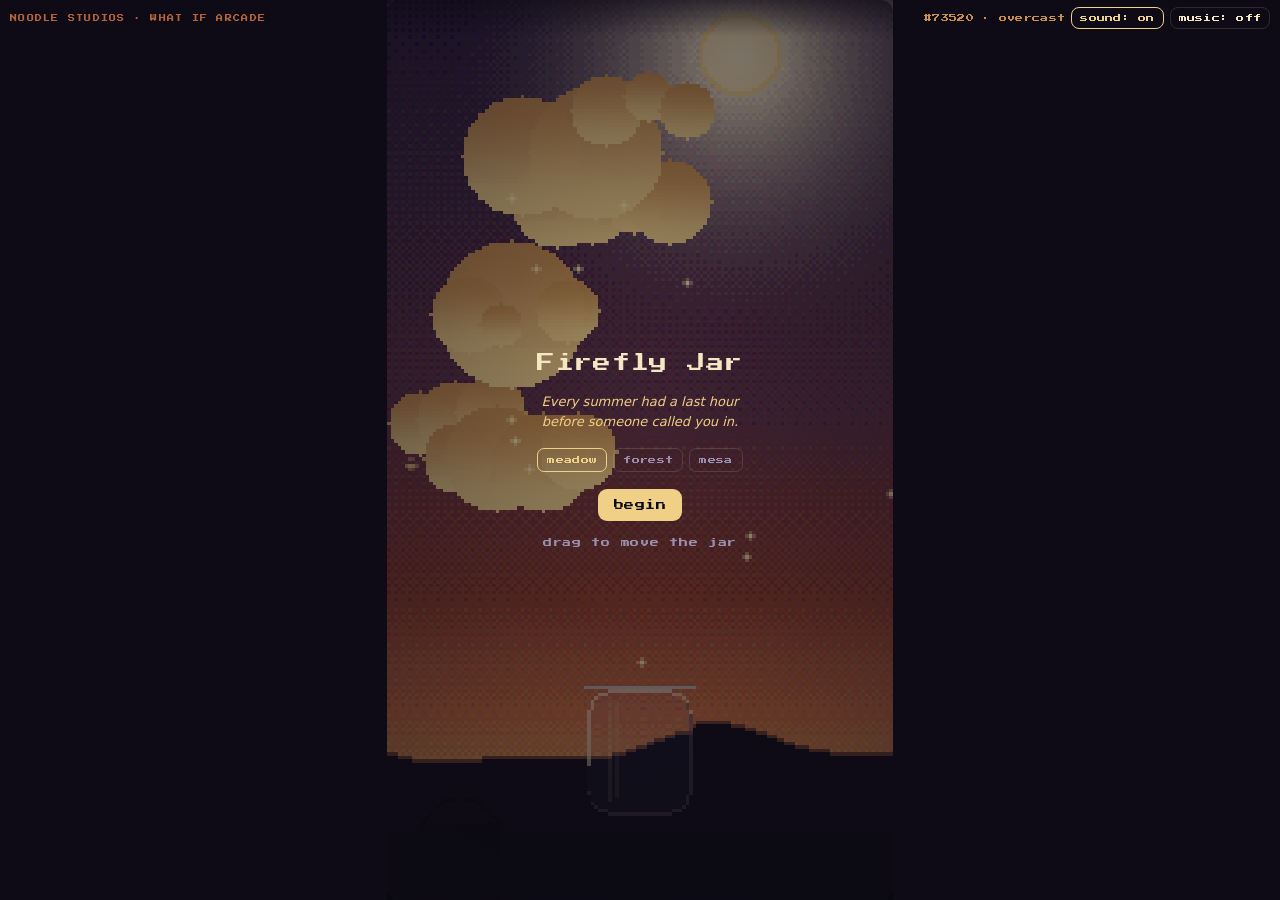
==== commit 0f01afcf: "Meadow: revert to original dark hilltop + add moon rays (build v0.15) Claude-Session: https://claude" ====
--- a/firefly-jar.html
+++ b/firefly-jar.html
@@ -1,5 +1,5 @@
 <!doctype html>
-<!-- Firefly Jar · build v0.14 · 2026-06-20 · Noodle Studios / What If Arcade · three scenes (meadow/forest/mesa) for MVP -->
+<!-- Firefly Jar · build v0.15 · 2026-06-20 · Noodle Studios / What If Arcade · three scenes (meadow/forest/mesa) for MVP -->
 <html lang="en">
 <head>
 <meta charset="utf-8">
@@ -353,9 +353,6 @@
 let FOREST_PX=null, FOREST_READY=false, FOREST_G=null;
 const FOREST_B64="[base64]/z95LfG6SHLizObMznbaJr4GxBvceu9E/cuLeLzu35P204vuz4YXfGD5Hv6w/QSIReT6AdD962dAfQPUARBe+BMg5ib9ZyLdLx4XrIDsn0z59QnQM4nIMA0q/Qpo+aj4yADUd0AvuaZ3+wvTrh0QAbInQPQnX/AomhtPu6XiPY2k0yYPLjicgOBlFLqlT/T3WW7J3ck2SDMZJz9xTeCKmwzRB0C3qBqR5O/6u+x7tMp7nI33PFukGOHNW9yEmvx613WRArou5VHf74hMkN7T6LokbsmOG8rRfuzjSwd0jY8wEa5SPQEZiX45amw3o3fTiapgL4pxU1l98E4ulXSqcu2A+Ddd1K4h3QaIxt3ugHoFhBe+5ftm3C3jsjKN9b23pN76Wn4hkkx2GSAQbwSkl2sHtS5/95+DIjC5Hif/PgS/qOzLwRCdNJ5+U4Wt7YbmknkTIgdAN477VqXR/PslcZoczVkFJBcNOTkDmtxhCd3l+pRVtm5YA/I7QJfw/MDvgAYmBdTJZdUOIfP1N6EN/+H+uDaJlafuptOUg1e2TNqTDqS+6qGh4ebXbpL1cE49M3h+E2kCMt3Nps1l8GH8843/cX8ILZJ8MmyOjxqlNXfVp4pGVFEPQJNH0zsbwEiN1Cuhls7PnNqs0/jltjhMfXph6msMJTl10v33+DNFovMPZ32SmVelb6eddqIZoFTfbh3M9xlQbu7JNQwu3/I51O57w2qH6wRIWbgBIgWUh6ibQIkYptuOtEmbwSDu1z851CdABz4qNVpxMFTCB1EkAN1U0v+UQj/wa/OmqYjH7mGvgMgBiUxIRApovNr475eXHHQzOStW+hCfADF1MOdK7Ku+foLEVADBcXZW0AKIVwq5RuJwoOXfAUkCouL6JKCVQkR57NHnZZlcIz1o8m+AJPR/6JOU8aAa0Ro3rlGHizVPOqFo/waIXYK6H3DFolptNSZknuQhDNIvZvz1vwARnQHxcGzsB6kNVKA/BYqT2sN6/BPLglW8xvM8PPa/P5NhOQRf7ckfcEAjmv8N0DmeNyEaHJsaJb2L8Av5EyDV12IG5DdAoNKI1tyCXC7h6zXVR22fo9X5kt8YJkUpF8sgFwp7gaMm/L7IxwyD2Won0LtUzIxWF0AWVN2ACiuTaWrIvwDqU3UGoNsa/HO0qlkHAhOuYhVRpF7lLwHxMdugTpzxzKMf+RoAqXgmV26XZby9h4qM71+cyZX7Evc3LPtxxz30gU4T0RTJZj7sK7mO8zN8fQOEgiV/ybJpN/sANDxHUSI8KoAZizFZaP8VkJLQoi07DtfUhPTkwA4VNcK9CogeAI2zzz3s0VenUcx6jDuIcGjPFiBbZ0A8eNhmrC2a9DjGBoOY4kZOXZb3519q/Lprlki+jK/0lE0KRTpmz9NaJqSHw/A6X3VFylbVM6/qJ3S125lb8h2Qp2PcuHIxxSO2QiX/Y/KjXZec/OhIg2i0wzMoVWmfCUheksCosluqBWo/v64ZoIGbdj46txjdFGK2kJQAUL2bGcnap9za6B8AxdtP8TQc5vvDlTzDsC3uSY1OwjbfoeI/AFJ60+nIII3uSzRR0ZGrRNlERYw0ypSfQw8PLC+uF14AobZskVqsgAaTahaW+vU7Za6LQst/AAT6pgUhQopvHBFNByZVar8C0lQKVTiLil7NsLlv8C1hjO/LR4ne9u+loKX+85jen4CEqk7XE2cVqdQF8y3XyH+85B3VIDmCoaqqZQVkIVh4UlpkmHDUha2O7Tj0rwGR6sOHgL66Pf5DBRQkmk69CAKiWlB6n39VdbqEgt8B9QhSpw0xqswMCHtcthb2fsgR9SVIXURoZdkdSkfuRRWgRCaG82tTiiz2/h+KQUOF5MfvgLaalbqkEmpQ/[base64]/BHQtKzEFrgBIA/[base64]/yZcaVIYRqNMTkk7nCVJo49ieR5ZS4ulZtjM5lfZegqiXumqNsr01UXSaiiuNYJ0BT+DRAFoHkY3ihFyUoCVR9f9fXkIFO2A80waKmOTBeMIpEMbWIR/r8MXu9fAs+1dFiIFsAoMzLqvA/xXwtIalspJBJJNDEP23G9t/Yue6CY02hTNAVEtb7R1joj1uJBwjVNpNT+zd57vSvTHlPNmogPKWcqfsbmD01A5Elqy+ebruAfG+KmxZGSpxrqQu2onTJwiTTqeAZkh0K1iGqOmd/9wdirAsIY0SsW0+k7AtrTbJAKUtJMszfubHL9Bx/[base64]/is66hpvBSBrSHZA3qw0WSvPgOIlL01HBZQ9A5NMkIs2S9zM02AzdaMcaPxCwxjG1Yks7Ssgbwp1OAT9kBqwU98PU7PLmQ6cgIiXboMA5B7NIM8XpvnJAkCcrRbgUSzZ/[base64]/gJQdGOHg5+0eW5ptJyGRa6QhXYKVV6TKQ+9DXltWSnmU/hU4aw2dMpZ6zXoGA0xKZA1GWIeCf8CyN5wqrhugKZct4WMNr6ASh3royCkX4JoOGV6wk61+qVXpZvpKBpchNH9oPBYoq+e3NP6XAQCj6gm76JitwGaHQv9WJ7BgkBp6g/b1J+GKZA4XEi1tp4uLFOutZV0FdCaOsqT/Mw17S6edNEUkdX/6FyJrtWZEyA6Gj0nFfp+j2beddElHOXfp9I4b4CWIqi7c1AwRhtpwxRX+95ONKaIrB59bOEwPU6lg6It4pUpNyyHxijX/PJVOs/aYYVPpgtTQkJw23QA1M+AJm31iL1sxW+SJ+BYrY8k1gqoJu8AELiLdphvCRt1i4GJv0UdaGSXjgEcMyyA3JYloOFQc8RCPdxFO+lqN67Btc/6+rrF7MKevMgSlUlJXlg28kNLoYOHhx+9qvFuf9PMbV+jFDyk9XMiJsfkrF+jU6lO9XrK9JcbKIIE1IFZhM1HESyKzVk8H/697kt96bDGhg7Xng+AsJic9tXq+dOd8J7sRxn/Okz6DRCy7PT2HgUKjM4+Z4eQO2s/fron5XJtta1MOyD2/DR5/+dUeqOX+Fvjx9alu7Q6IIVUUy9Gb1xlA+QJ07Sw43L3f49nrHO2mPNaiXZPJrNYoQ5oqSgqIEzEkPpXnPNMXhoeov2hHZ/RBantJ+Eaq55dWbYC4jVW1GwXYW7FUmDyLM9MFVB/D6hMxGSBTZVPZi0cXDrt3/qptzOBhgiT85tQlwYDBERLbJ49PNplLc8dZydAeL6z5FVHBRZAlrRNc9Nj1AiiNLKA+nFq+jSG09c2q+3YWzMKTF1EtHboO1/H4z+L0eUZOyxUnNRkdJWF/a2A+gEQnQF5uPUx9yHufcNH9BqKHQCV7kv1B8qmAEoLif5vNIY8J2LE+nEjf+dOVZmNoOJRtqVDWHN7ZZeCh1er5+DS/UAeyXF74N0s/xQ/Wmqxt639qTugSOlXQCEZJyNWAUHVK/4+AKI6vE3Fpy6Tn5wzxeVlU3ZbHK1llzhufRnkoKIMfwJUIuLymoO7NwHGmPLKsku7CHBkqU4JmbFODyKs3C7UpW6H41c1OO7Tss5k46GduRulisYIxVbHNIseGgW8XTcEheiZQDMSvODyW0v+GJFesp6eM13GzaBNzkeTe9XVvPQeYvLd/bqWjdW8FchVenQuoOTNngDB9ZsvBIlB6WSZLCZJj9DVSjp8n3MzuwtZNOhlV/coiiolN9WzophWlyuggkiLF3P8KRtTToBYICQLnegGtRNBwmlt826ZYAdA7l+HSQIpCErPMIi3M7/kSMO2h4UvVe5tpqnF4gNgWUdAy5Dj0szRT0E0i/POXajoJGXo6M5AO7PQnBSiAyCoI/WDYjwGQffhc0AUhyABsW9oSVouLPMuwV0xSgolY8dD9jw8xj9JoOIYcZ4yaCLnTNJ5GHQGxEkh9sGFRV9/[base64]/vDsU9mhf6rUVh0GqDT36CqgmkaB5RrKcpwehjRky0jPPYZXkbFwi95ADSHBNgzESXoWQHRCZD3NJc8g1yrOYNcrAHivV/[base64]/nphjz/Y+A0gyt9umLP8S4YSPSeH3pEGYBK/EvgKBi9QyIIEXhhjn4XlPBAainpiZUXPGOGOlLVeVKlryZdYSva88Ql4DLfSkC88P4T8bOjidA1ZbtFApzf8gI02qSe4k9MF61NoPvgMBjzL03JYTxk/Rc4kj3voemjrye9Q97B0f/CIjAezmcWIYhz/EBW2jGuIfEANmEGmEcM7hp5hJu9AAog5WsvUfQyUXNzBlKORv89C17WAjKJC5B3zkfAEGjNUHijDJXVTzz9B/XEZierhJ/AuTZusijUwSKBIBopRDniXVKFkX83HtWAdEnQDkwrSXOBKQ9KNN6BCDKz+rp35BVYM4xEPY/rB9ig3QboAilPSIFQEWG7LPcDuQ3Yy6jbHGwvZTW/sAJCINDqoAwJ97UGEMd+gTIWVZd0yPXJJ1om6B1V9XHXdIHOgLy6WHax4AqIMpPBkHaiwvuD0nKHwiiNepFm/YJkFDPsqPuQVGfZAFEYboR0CbXXIpG89pzeFNnwr35XChy4jiOPQCNBQAUd6BbIAEQL4AweF14xrEdzsN7B9TmCg0ApPsGNgqNEucYReveh2+A/vrVdsU4WWZ5fgREtZRob4LExxzFM0DXny7FubKp+wjIV4pOh1JaAoqxDB0KgWDDgxuuU3eE1b55ynoBNLf0zIsiIFoB3b/9J77aVEaq1fqMpcUGBZ+oq47surmlABo9RoKAyAFVCsGGjwR0Ra+X/[base64]/[base64]/w51u14rJwio7huugGrEZ0PG03kYrqacSgv+o2Vbaa0iquPQ96WfmTgvjWa0UoiyeUD0wOufMyBfcLz0ndcnQViwUzPSo8S5tIZm+WcaePWMy6KOuNgExMvElAhJqyUgW+csCIg5NvVhqU6X2UQCAYYHLDytyYaSCDdAUpcilIGtkgVcQ+ysmkefg6/7KVU93WjDmJpU75OhfME+ei0NA1ebP1wkh3xQCocE3aXJfTRRBMaW9uhHWXZGqwvMwpjbUPd+nULZCkE52wMjPbPj1spC7LvLV0A+D9Bx3bp3youv/8B6qy4Mxa4maZs0S/QQ+T9EOOpV05gwNvG10vIcftm+H2Gs7GDYV/pUwKPMTNvKN8x32SAiTLuR1AaqpHkK1rq9MopUICLhXEsd/IWapu54wZC1dI3qfvlpHbGTYAFk0/nnJYUFkBMrEclS0xS4z2QDdFXogPKYQcFnLcQYW1zVtwTh5JfFs9F3LrYqnmJytcUSlkRsNxNrTMJW5vquHVCkoTybGVq/b+1UhJGrS8U6ql06euflY/NUArJtK2LWGhqKW/YGxoCwV8q9YEUh2n1fqV3FGfRQNlPZ5jCcPST18sSXiuXlWnYIxCYHyCIu622wv55yo4fgfLbL/toDGfuiYiDcAV1KHLGV4rhzh3Obl44A7u3iXAD5iPk2MY6AzGyBC5CLqSagfDwGz5FAwYFlp/CIw+zD5LCtXf8Sc6LZv0i5zs1UYo3sZli6UStpO+IwmeMbOZqcXYweOgUfZhd6LL1mYogSq3HF0p43evgGM61U2zoxJhAgsZKo5tp0aBJoYDI4/77mR6gutYluGh+kA00i62KkaIOZs5ipEeyyBsiaw8U2W136fztusd2otOyaKZVYhqUfVyS4wUa32VAlD02xl19TAXlPrwOxT8mp4ABE+TQG98u43h8CuhyQXqMdVjnogmQJYsC/6r1KDlbOBQCeCh6MI8HRd/FzwPuwq2vnIjy8/P4Q9gUAVzT6RZBHFwCQbxUV9vG7EE62DeeCyxYK7xbA+8KIFy9/hlQve9BQn2ZXlW/LjmvDTjvB7V8rnsqdq3KJKthwQ3w02XcAHKYnh5966W7m2AffDjw8cXTlDLzmgd1ImMc+ABUjb5ZrZmccEDjPZ5694xW70oy3T+I7oHClyR/0glOU9ui73AS/L0B0L3EFdNnTUIxlrkpswavOPog/4UatWyvNVZCkNR2f6V/[base64]/4iRvG5ixDBQ2DqsWHAkCMdu1b9mP2BXBVRfAsicpPoe1odFiW0LqoDqMnXt0oMHOy7+mrslLAAIHrtiJAADHHCN0ZcRyfxUN6VPz3Vo8IQXXqaEIl/kywp1GeuVevjJ7Tpoh6gJc5mb2Kbwmy/PYFsOBCoJkdkxQUAPfiCv5p1XA0zn55f5Q2jIFq1aNomLygarwjV2OTumsSoZTDij49wfVsfgU3G88K/WPqpXh6Uh3L95Fj5vGgN6CeiwOOIBkDcJOgFo35Ad5P0KKBaTceyKioxCToB/AhSD53HWBDjNVfg4w7GMoB/8NIn5XDfmfNC9WwahhcohH2zLNGgsbIqpA83RvgIEzYXmDbL3H34EhNOawTj2tXu2YoU4hRFSEXz2ZfVnVKmlXpl0kmV+6wGQL/tjzrxErDnGVv34hcV5Tv/L4rk1pJsQ6ynznqQyNImPCDKvANIrsSq/tECz7N48JGVOXPSnfVVAErvZEBBF6+kaMTDFLtnsYAeLLUENLn8WBe3dqJIj2O4DLV0EYwKv1ych8HaKA1CUOIpo4JeBTHCZfNRGGAZc9Dly5uWvgNBEpJdoq+/Mm3J/j54OE+SCQhtJhjve6B+bAz1Fui0ZXZ5cog4QxHC2P5M5JhU2wjCYCYYF8v5bMCeQc0/C0YEWCq8+lC+Soz30fgDizgSABPIjBccKKHBEaUEBqfoVkHFfR7KvpXcfSLziFrlPhrjRvl8uD+oZ8dlIn27d9rtlHYmQ1QOLqvS6ZtTjYm97XbdkqaU6A8ojaOIc0w/[base64]/1Z8FE9TgCJjr15oj1ZOF03MoGEHCK5FKYDQA+FlL8lGMCoNj/B40rIjmGKC1j6w9afH5C0PAbdN7Lm4ieFxptnVQ6kQOjTzxVPFD8eloyQcH/4AG9lyvrSOC/RY/QEj0cA/gflhCqdnm4tyqcjdN9wej3qMx8f2Kl/CDYAoNk8vi2UMkLnS57iKAVDswv8PHeX1BsiJjWcAAAAASUVORK5CYII=";
 (function(){ const im=new Image(); im.onload=function(){ const c=document.createElement("canvas"); c.width=144; c.height=236; const g=c.getContext("2d"); g.drawImage(im,0,0); FOREST_PX=g.getImageData(0,0,144,236).data; FOREST_READY=true; try{ FOREST_G=Relight.prepare({data:FOREST_PX,width:144,height:236}); }catch(e){} }; im.src="data:image/png;base64,"+FOREST_B64; })();
-let MEADOW_PX=null, MEADOW_READY=false, MEADOW_G=null;
-const MEADOW_B64="iVBORw0KGgoAAAANSUhEUgAAAJAAAADsCAYAAACbpi8CAAAWQklEQVR4nO2aiXIcR46G+0lmxrJ1sMm+b/bB+9JKpiTP7uzG7Pu/Rk3kDSCR1dUHKdn6/4g/[base64]/6uSv/fYoB9UddAAKGirKBQXs38WDZj+XHq1eNVBsytQRx3YHvqZM+e+leTgedkXoO8N06ET9lcBqvRc+1aTnefkGABtG9hLT1aTSasd4+W//3Qg7fPsL9KiHBOgY/ZMx4Cl8Tgv/109XPxfdb/51w8P0k7zMP0j+Uixy+L4UgDtM6DXgkZ6M/0WAbpb/091u/rnDwfSznNB4dkDosbJ4DUA2geo1xyPAWg9/lKtRs/V3fq/LUA3yz+q6/Nv3x2kveZl+od9Ju7DICrF8bsA9EPZTPbka7Uaf6mWo9+r8+HnajH4VF17gK7Ov1ZXiy/fBaS9FlSAZ/LNPleyA+nYEP30ANnsYwF69gB9qhaD/6rm/Y/VvP8UAQp+DXBMOTV92c6Z2C4GB846+kv8/BIQ/dwA+eyzptmHADTrP1WznvEjg+ilQDL91/3mf6sA0D7wrP3zrITN79YhGx0Rop8XoDjhX9TsQ+GZEieIvlofAxzTb5m+ywH0LxdoE+Q94HHAPNt+bultPtvfWYi+HBWi1rFr4msC4Ma+x/h9n8BL12cHz8CVLg2e4JSRvroSd747SJf+702fFQAy4zDjWTcNcOx3viZ4Ru55NAeQYjYK9ziAgZYh908DkX/Yjdhl7DQJDB7eOM9t9nHwOFgeqmmX2PxMIDLfCwBFL1zPdGn9XF3OnS+8w88UIAOuyX4RoLHLErXPReEZpywansf5k7f7OYJEIZrIOaT3U44CxHha4SLHgegPEmSydTzGtYu7C20SymPj8DzHvifB4zNN96GaWN97U5A4RBakRYJHAuTg+d3b/S78vbmnyXoG4BDkFQlu9kxT/hwMHg9K6OOSE0jL0ecI0Yr2RRO57S+bjqmVDfYoAf62Y3C3XZc0iH7SopVdBrsfBZr2CTbVf+Z9j886DJyOtwSJQcRNsxeHML+G6bXMvV0W+lybITbiOSg8IeMEaFwp9lZBCiUtNdhrsTDXimVMW8vRc078nuBkAT50CylqfNpdPAtrk/CNeZ31CSV4HDDjzl3mBFJe0rgVeASIESCbhT7GMqZD9FVsz7+wfieU4HT84DcB3nMPaQCJ3odmoxVdmN6l3VzooVruIntCRFPpZHtwefdfcw+ZddjOQmsQ0/3W4iHXDL7w9wo8PtgRmLPbakQ87twmkCgEEaQH1jNRcEog6lnoE3smthhjUHm/k/q3sHtMmTBmxgCRv89ClDTaZEePFI95I96KzZsK0bYGrkmA+RZSbdzUckMyhtogfibNoVxNz2LlPIs+oQyPA+am4ASSVtaycpVlMQKhB9H8XQyw6IX48zyzOaYlK+0cH2ub/5mAlZY0ek/uz8S/Z1mrxWrvSNbecoC1VKoFODZtcgupNW4TWa7kdT/5SUumOw3+kPQs5Pd80mvgGZ5eq5YQ5SCFUsWhGRWyWYSo98BKWYJID2r2HBGeUs91H0Fi2SjrjShQ8nc5bGZ+W3M2YL2B40FuHmAeXE6uWmZon5OtNL6zmLNdRkjJ+mo6F7sTB89T7HkCPAGUQfsq8/D0yv//PBupjsDUZTMKkdvRlbID3ZrTfsfAMCULIc96tOwqEDGQmpnGtJXXRA7ROuvKv/CyUtw6yuBycmXjlpWaLE2nBjHz4GMRJHXSM3hc1hmcOlj67Uvnk8v4eWB9JbLRTcoq3iMBzvZsFrIY74dodrBzS5/B77DieRXr3+oynmzgnzhIDU0Bb+UN3GclU/AGTqvDi1KAB/mKkmVmNXpWyuAnsbN4Yq8XZmwCnnKQBrTUJQDDpMvM4+Ax0FxY90423hfxd30P0eBUA+mGQEPBuYpgymx2e/+x1jI7RHBIv2NLVqdp/8Z7r6mYx8w9xWKuW+UG7lk0pCE7lJq4j/mNlS0kz0YUps95qVEmLDaJvXwCtIxEM1cdPH0Pj4Xmw6bqflhb96wdTA6klI0oSNwUmJTFgreBo4LEFhE9crhr0L9xiFhJ65aOIuRc07Ovp3gA2qINXJOH0Zq4undH6hZykDdlqX9K2WymvFZITSI/GVZBomciEZ4HN+kGnrMbDg8Bp/t+lRxhIhmJlLXcpATGjHZR3Yi5PF9d11rOPT8lpyXrxj6LmvGybJkfR7C5LO0oxflXiGtr19UQLOFRt4/0Zj0lG7FSU0rT+bmKfijHt6o8FZOJt+k+rdaBgKfzfuW9JE4g2YzESpvIMASYkM1u7p+8m4FTB9JEg+f0RjT/l8RXSu+W7wQzZ7tJ/t0Q19YuK0JfFWIXUHdsn3X/DiZ67M6yDrlmabfDTodZWROvFrr5jss2zBk8y+rsnfE5sQbSJpa2HgXGQxOueX33VN3cOYAWq2vrXQGSc592ealkqZmvdgOwZRcZz638BqGjHz+0Dn0Y47SFvC8T280zRFZmspeZdBVsP0/RXzE85PCQ0mUCHuEh4Jy+XUTrIK1TuVNswAmeL6+sF6urgwCS807hodkvcw1EIwaHvpOsa8b3Bkg+kDw80w7bslLDOvwU8DxN1zzMWZ6K1VrOUr4oXTHzUHDmxBykjsxI3uZnCg6F56UgovCwLCh3kVt3kPkc891k3oybuB4MUHggU9/NhDU6g1A7/wclk92S3UXNwwiIbNnwYwp9R/zZBvaxurp9JNmHwjOv2r8Fz+JnDaSUkZw5OJfJ5+TzkSCiIEV4Pmxyb4FouBWaa3/soDfjRwHIOABkAlN+fyRKjZop7lmNrzuMk/X86vbBwiEBSg4BdgBd3TxUlzf31cX1nXWCZ1adEEeQCEQBJHe/xxyc88tqpphCdKzFa+yAyUvp7kcQ1+xQtXQib+bdPPfRADITYibGBub2gWSIhl1/9iacr4bSYZz5zuX1fXV58xABoqucOZQSG8wL+zcRoKu7anN1y3zy6zSZgGTuY57z+vaRAPQY4UnAXDgvvP3PLiMdJwvJkqb1Y8XjhwwieejJd5j2OcVzHwWgFBw3cWaCTXB4ilT6ok6+XZQlSz4Q3ZqaIJvgB4BYcBhEVxHwFOCLarrYVNP5pprM19Vkts4Aste/uosZysAWQHUL5ZGXJwHOdOHvwfwKEKnnV5v8RJ2cFZXOsWTmjgDdugVzJIBccOLkLdLqNtYykbZlLMPDV8L64qZaX97EAE/mLjgucKlMBJBSE0vhccEN8Ixnq+Sp+2+EiAF0T7KJVqbc80dgLKD+PnP3cxirGc+xSlkRpJ0OQfPTcgqQLMvm54MBMiuIlgU3eW4Cw4TrEN2yHVuE56wAj3/41cV1BMgE2QTfBMcGha3uSwZOI3gMONOldwIq3iMEn5QjZvLsMbP5e0TT60SIjgeQhCiUNT0LcasHxiG+S1GW/QI6CKA6eKhzkNIbbP3tNYHHH4oZcIJHk/NqRIKsB9fvfkR2KMOztNekjtf39wiZLt6HWAdnxTMbAzJA5EA/JkAlkHZxsbqc835ub4AkPFORtqVLEGn/9IHCY6HZGF/Zz0MDjwfIBrlphiDjY/BMVwmaibcKEb+H6nnNteP10pjN9824zBweu5TtA5IW49TbygThft4LoBI8E7r6oglINBtdO5vegsKzuXTlaU0yjoFnOF54nzOIxgWIpvFhZT9CAxzAcdcbEjNIBUQTZYGE5w1ZZkSurV2XQWRL2fEa6mM5xNlmH5kg/OedAcrhqa/[base64]/+9+Y75vvmeraULX6cUkZLl2kBLDyFJNEIoFp4WAN6nqwEdPfMkALrJn/mP8sgayVnyaEm5WrAAjxPAVYCnUE0yXdrWTYj4PSsp9Hu+gEiWcpevqFuFm8SawqPkiS2AqT1PAGeYh8hG8YMJJkdVs1WcBboPMhDCrFsjusCPPC2gU4gBVC1Z9OvO/fXTdfsDibW4ec4dlLKfpQslLKPHmuZJFqlgS4awVPuI/QeYpmBU8o8NDOwAJeCTEEKWWmcoG4SYBnoXglU4oEGZbhmP3icPvvrm++lUsaz0KzwmmPzNFV9VIBi6SrHmi6mlvrSkRwg1cIjA5P1EXqfUlsCDg2yv6/sn9I1Q4CnLMAdbxnoVHbEPUTvRMcbrtHpjTMziAz8fn5iLzRPJ9QBohI4xwYpNs6270mx5kmCx7ZF3xlZmOi7IwWeMYWn1ENsLS8pHQ63wJOvZCXIoSwMeZ/UFyUwwhgC3A+BHRGHQIdgC1DZPWYCSn7ds96oOusS++ub72RZKNvWX2SAjC+6qo8BEitdtu8R8NDFQhJFS/5jJ/W9UWikTK9ieh5RZupLjA5Sbf+gBCMzhYlki54AuUfBqQ3wMAu0+V7dimcZkmSddN1hdeodry8h8lmI7siaglMH0q4AzWXpsrGmC5vPafjcom+V1fdG802WzswD82CLTKGkf7W8KM0yC7TPDtlK7pJsUchI1GVwhtVpR9gHu2nZCI7XZtcdCA/j2A38LAv5Er8POCWQdt11TWnpColClH6ZKFrhZqW3yho8g1KmKPYRSp9S6k1Kge6mANMVrYKUOZUqLcDtM+/OYKfVr4Hkxkmv2/f2EMVx+yxkFtlofhRw9oGIHRjONzzWde2Ej21LTsBUe+k4VYiMF6SlZSRKjJKN6kpMhKcQaLGaSyAx9ziMIcDtDg2u8yFBlPMYrnnC7uHGbsbsspCbm2PD07SkZVt2G2taZRw8epJw8W1pN5OvKGTpMkGnZUZvFkeiGZ2IHkkpMfFaCRy+ivNguLIwzO6bl7/8mienxj3rYwVQghSub+5lx+2z0L59zjEgWoh/psEqDYtz3k4YTy971rOrfgJI3rC466KlpmHDKMtatNgNpUCnDHFy1idBEME466eMRO/b5c3xKYOHX/ND+3jwbCtvJb8UPNp45D/tDa8qYqIgcXZHHSmDTy661eSiVw+QfPg8+zgqaak5zZrGuj5lnPoS0puEQUm7IHeJCUhKNkr3FeB0eNYx1zHXe80M8NrQ1I1lJl9V0DiLJGGgcfA4gM4m76uz6fuqM/ugAyRvZk501eyT9RSpGeUB1cqLA8dQXIKHkj6/7guQuiIb5Tse2cwmeLqvAs+PaBrX9dMk27LbJDGYsrgEgE4n77wdQMZFgOQNaVozmSP1KnpDKkGS5cUMMNgMMgzI0k0GGACaXfer+c2gWtwOq/cnnQJE6b5t0T+lktX97pngR7AF6HFSrR4m1fJ+XJ3fjezcLm4G1fx6kAC66BFwkkOMtgJEIbLli2Yf0lekFa7vPAJIFBzjCI6H59TaU05SZWf+IQJkHtY8NIeoV2i2fx54Rrt+f9OpVg9jBpCZY7NYzZybuY/xGBMHiJoCRIl1AJHsE8uDbHR7GUgUnDDA4ASOIH2aIOrOT6reeTsCtHqcZBDRbKTtsv5q4Iw8CMwXna0w2e9sOtVwfVYNVqdVf3lq57a7OGGxCfC0iSlEjQEyA3IpzxBLeh8BzwdlxyTBKcIz1kgXAC3a9mEHqzMLkL5l7qngNIFnFCaXeffV/SrweGCGFgTvBiAF6IYUoPO2nVszxyn7EHhGb5PHbx1IBqCmE2MGY24Y0t25rZfDrERQy3Klw/NOUP6WOGUhB9CHqrc4qfrLtgXIjGd9pK2yXMnDjQiGCMo2vwY8AQALgfcwujRm8owWnjOefeY+Rn5RU3hOvBNIBqBNk3TXzW5IGy6zQ5KwaOCo8CiE00GeSogMQOdtu2rMeOjY990uyxWpuwaqkhuUkr3hCeCsXAbhJuNWxhUzTyxfevYJcbHgDH/j9vFpDcnDNplcWi9NNrAdewGgEjhnkxyeukGa75m/oX3QYBkA0sfdOBgxIHRSFRfBKpjCduAYNXgCOCYW0oOlAtKalrqzLJYh+8T4iLh8MB54k/i0wsXq0t1QZB9bL/1NA7VFWKQZPD7jDOsHab4XspArY64PCuM+HB5lNbNA8NXdxFkpOQJEKjw+FsHm5wgSGS+FO/t7NfsQeGxMfhV28WnZmwhK8+aM3zRkH3PT7rwhOKJZTvD8xgfZ9yaDjFmIljHSBx0KT91q3tUcOpK5/JweBk8nj4MHwMTD/bcE0ilbIDIRyNLF4On/Wr0XDjFq9dV0R2hV4cmzT6Oso8ATwEmDe+PtB0ohilnIl7HV/mVMh4ev5mxlN/UyzwKHQBQ2MIOshfBxiIvZfY4wCZCYWRUhjXMoXT42MSa9N9U7b/[base64]/i0uvTiSjpOqyxNaAZPARq5RY/NMkmNDh4yuM4/+EB7ehayzfT5blko9HV5KchXMzVb2Zm17+dZIGYjAVHxoO8iP6uhDW+p96wDqSufU+l77EYmwNN9E8H5rfOP6Bij7i9Vi16cpeGFQuu8BpyxPPLm5zq0Wc7oDgM847YDJRClLKQ001sgqjuKoM92VIcAliBSD/vyne+A9Ge0Z6nrPfNxfEiwzyg8su+R8ORxSfH5pWqFE94yqSfZTfMdFTlBHklwyv1OhMcP6NfTvzMHiEyGiqWMZaGTmIUGhVVdd46lHUNsDUbDHSf9u3qI8sO+odKjMdjpGAovoJuMXYXHtxQmNmFRy7iE2Bi3mpC6FRxx1B2gkVv091lqFANs/7160/5b9aYtIRJZaPw2Tk5PnEyrJ6/s1FWHpwkQpR1mXRBViEhPVDqgVHs0FZ78BTT95xblI5V36o6rBM+bdjKNTauOVLVcyb5GAeaEHgiSLfo7Ag8bYADnhLj9N/v7CFHMQvqWPuwi2clrMRi8gSxuACgQwqXNAn1TfSpA0iHiIMljE3W7LeKhWo5fPmOE520GD13Yb2Rs2jw2/wFp+Z83HnpKdQAAAABJRU5ErkJggg==";
-(function(){ const im=new Image(); im.onload=function(){ const c=document.createElement("canvas"); c.width=144; c.height=236; const g=c.getContext("2d"); g.drawImage(im,0,0); MEADOW_PX=g.getImageData(0,0,144,236).data; MEADOW_READY=true; try{ MEADOW_G=Relight.prepare({data:MEADOW_PX,width:144,height:236}); }catch(e){} }; im.src="data:image/png;base64,"+MEADOW_B64; })();
 let MESA_PX=null, MESA_READY=false, MESA_G=null;
 const MESA_B64="[base64]/vozs7oaBFe7dkZHR3V1Vlbmf/5zzne+c/7zC3/rT/1F+GNyXNKFF3g1U4wAwE5k7vX28/E0U4xMLXm+771+IJ2M4rkN9716FMb45jJKAMCSxdKPLKNEuP4NfC3/UZZQ4QHSF3jxbNzFaLucuPMBwNISQ0wAoGmu/zu3yz/FnoOHs0j0ujC3031x9UypzbyQFQw9MooQANq6Ily5Sef80RVYW1cK70Uv/FvO1Cr2BJTZsBEBgF7n1D0tlVnhtOwY9AXPTYRFMPMEmp3LKCE50XE6vLHXVk9mwR8DDfu6DxIGvrC0ZOmLrPXLhlJLDJGfK56b7g0kVmn0+tnf6LlrI/FkIj7xJUvO9Im1e9xB0vpjJjAHZOOrKRmJZItKCYoIIKZhQu8YYlK0bHpdELr5u4sFABgN0Vkk550uRZXafvwREpgli7IivfjL5uhg6YtFaeF/0zCxEzkNE0FZnyAoom6KohuQi2qaQFoFAOnERvUiPdvxluY22L74ai/49FhdRlClWOUCE65/I73/8/8/GECSHGoPTnAUUpUna4vBHKBpgl4XPDdFh3TvaC2zoRnufgOsPQSAWaI6IAvXb5xPw/ba6skfAZmVQYyv68jUyM/tkr8JHsKEw356XTAaotHI1Ogn2jfphMem+qfFD3fRLZIWQkQAeDCRT4c3zn3zf+tP/cVSlfzDFOGZ0jK+Mj5E9So1iWT3krrqziJTyzwWyslZJEZDBIDfTd4qQgAAQAj3bf/OmdqGMpvb8AftN577QWT2W4uv/3UEWy9GQqXGsAgxDDFpigAZeghELTOAXOQEACdhsAXCPR68MbR/vMvNjDwV2s//LLIli/Do7uoRtBTpOTT06zgMiPpd8OyNUd6O7koCHT0oGSlGhMNGNLezwHZuw6AvGA1RZ4wbKtY/CV/f5etOZsE/gdd/TflkO9b4dKHZTBR85lFUHnljUh/dOx3eOJkFraN7s3+tyHA8AQDxBX8Xo2cYVw36ApqpQV9ATTqylceD3F5lpwe7DOvl0ccAANWmfTRO73t1+8r5VKJo6jbQ0b64Gkxuj3yV5Uu+1oOVlvE1EBkbipsHvxRUGQ0RIPHcFJXJWSQ/0W7B+d3Bd+wfg3nGOZ8uNPvKjed2N62jeyiUtcDmoQCKbEFiQGToAgB86aVft8BmXvjCw68zmVlyUeicMLS6dySx8G+XYxeggbo18lS0hM8NDk6HN4Sihjkggx8RdY3s1h+a33qhqJ2/bZaqIEriyFYAYAghADwevLWjbu21M184tEO6SFsMaB54bjpL1v4S6vCkfeuF2SRZkYjkj8J4DkJ/IHt2Aj5cMuM/TPNYJKJ2F2QRYnDSwtFE0wcA75u/cDILQAMA+Ak+3w7Sah3du66717sSaqfREH83eQvR415bfX38+xQR/0S7tbvgT3b76kxgZJRIbOxR+uaLhfKyIpVKZbuoctJvwzltl9YGTDfPfc/f9u+0ewFrSykyw0H/pP8nGVu/k7KeKSqUEw4FzuCMf2wzXgTxtClGAKKsSPA1WMWv7rQERcQ0B1TnojiPRQN9ZCvRo9stgHOFMUMzNBoSyxlyw/1CglfSJBQSi2wdP2c6ONIhCuOmkrKcqaUlX9E2bkcWO9q90jTHdt0iwkLomh//noPBnMN47u0yK4I6smPnkhBep3V0r/TrSEg0Gjj4+LBJXfXsZOSrJbAebeAySgBEB1QaRwpaq2AIa+Iobcqe+aJwIPGw27WKVS/[base64]/w3PTekfR48NaJErCzmzNBVUJCZfrqzCqND/ftp8MbJE4Cd3IBTABAU8GAODpDYMWpsVZb5vWZHsgp+5YzP4U2oWnC3M78EGfr5naK/y21nEZDPLIllrko6lOVU/mqkfuju+s/ymYzigelVXURNstjaQn9uU1gyyixKhSIfbPfhRvDmNIQQtf87KfevZGQzwu41o3Gk/LoqijL67rLv3OQfdf9w5jcmNEQrzcAAPRFMhqnBDGIxv3kM2HkyzCEXSxhEUrstVV6E19s0TPUQvPR3WxYKkwO0kun179BQkXdIsUg+WHEQkJihXdGiQDKbDtq8OwEDVTTjfW6YIA9NBMYZPYwpwAUlBmnWGT3tjDc+mZ6cG4DQHpk0/1IXpIAgLMA3RTbZnBkK2DD0oevrj0n5wmntgwRWj+ArBqgdXQvYsRDH6wKSSvJ30qZyduI85GvLo/xhECvw8ko7r3W/E5v8+4/mN0bqaRzRUKWTFnRxKECsceHx/VyA+5Lr3xf/+T4lej27edAgM9BQJTicu6u7Cs399rq8f1QuP6Nvba6+uiTqMJW4fTFqgVWqzYC0HNV/m7HewTnEN4MzZCMJJ322U+98WQdD54rrqpK1LLjZUCEZvbMAKsUdu+IIbew6XjcaqUjX2XxOiGOUr+FukXldUTiFMV2vqqpUoSa3YECS1/Er3RnCQB4Yuq5MQD0urm8e9KNYSy656O7krrKQqbnADjbdWivrRbHcRkl7XNCkk07FBsQOYpchPhF3YrCmJXWGRTPuTSMWMci94jkCM4IzmcCQL0tD83Qc9Pea812T/r9357uLq1diFSCZ3RjlNjlYDQW0uI7xz/+aLu1J1wgl6Xj6cozL2zrCuuP0axRtQg+yHgCX3opfeMlM2bPtxOZau62mMTzaRiyjqyTJLFhagZA5Aoo8Ls9OzkCpS0G6cSegbk9kEIyJnNgk3KkV3qcmX2nQUfdOlNaO9LfbV1hwUIaJqaWACTgrrFrWwxEHSxN/tIGWZH2xRWASB7BBjROIjduxcTeuQtJySqyv/F9tADWZk4dZ0oaJu4sGV4WnEUCi8Xlt9sA8/lhXAU773Zfe25oV4XCOb/FquMuT81GV9kH82cfaEEaJmm4MedEN7B9sWkmFDjqdQCIl49EU1yZWuIkopPXQwoKP8U5RvT5BYasVdFOkuRGvooAZIteP/5gZl5rHHThcGeS6bmxOGpVFSzcXWbcccmM0zBkK4XZw51l6nK0kDlg9eaVcDRObV8UlErGYHCZMgzCV9Ww8yZBWJlR8SxhkFJ7eFe79bVKkRNeqcyq6CLCooa4xhRbvE4aJqBB09x49qYJtr+N3+Ho0K9XYGTNiw/[base64]/MA3LVnzm4B7Nd3HSCYpo+2D7cFBPEX1godnMhnU14M45DkQBHDJ8Pmads4o48wZawBqoM6VVgloT2QwjG0QSxpOJWHUpQ4ywPJJOM7XE1JK5DfPDWOjGuFjmBQiMQpCln3IrRErjdkERAWIyzRu1m7sloijlIStS6+hedMT8rxAtEZTfTiBxf7JBEhrAk4Nvr2/[base64]//1iYfZasXIeC33t3uFPiqvKaMqaYYRMhzuLiiEpDkXvNQsA0onde62pP1gcPhYAEtsXTS3pvZYpFppB9GQoS/lcitVUUnZlOEkLORgnkTlhcALD0J0s9XlTGxQRIxxwQCatIgqxqURO6afgxu7ekZ4OWWzu2/HF3e5rF4/uFKWFkxgf3LMrDUwaJp/91LsxjDs3m9O7c89NAYTrB5KzSLA2C5gVniwGkXeXlqxIVln6Cp8qqas6wHgiQp4hLb1XzAWfV7fY1DDqSlakV7CB81CQlfPlU/DIVjPkojLEiHVaxevstVVgfKcpRropI6OGUMU5y92MJzA0kw4DEYVu0+wWeB83fTIRCUDKu2kVWFoMEJdEhQA/0RgaaZg9zHfsH9P5GDMaDdFZpFzofu9IKsWH/BC3X9sDODPLxWGHKiFptz/m4qqlL3paYogAAI9e/pMAcHIup64lAKLoBoa4LcbiIjZTjDw3nd6dA0DvtebexCYDyGkVyyjK2wlQWZG2dMd4ltSq/lWsOKegnaJmDh+eictbW0XVVNJ8tU8kb48HCmGiKWa9Up7j4EjbYlhdFNsaSiSqvgiLJqdYx0eMosxZlUKKulJaW/jZk1lwot0iVUOZcezG++YvlNZLb1SwcBHSWcWNpDfW4U/IoHXv/MHuqRzKhpx5aLc/Jt3arlXrmCxfZUKpL3cWHc6EN/KBFLqm/WBRzLADU78sl6bU6PkZr7tO7ZROH3QtRXj2vvkL6CGKK3NOGNxVdQ9QUSvBTixLSzCI4XEdDqsIu3BITiKDnQDIe4c/IcdczJoufRHbhWB0RVcrwqt6W3482PCC/dHH7ixrloQyu9hN9LoAINgPFp6bwmjOKZbti4T+UaLrdjlceagpRiStthi0xSCpq/jDYifOLnHo+WQW4M/jwRuem7I/W2zgmfQ5jhfq0/[base64]/iqOJKmJWqwWVuFC0xE5STsNa2/[base64]/5/YO05Ct2tjxTHbZQSknW9QeyFQwKnZOwFjQs5NSj4uDblYkGElmpZLj3MbSFy1I8DSU1kAL8EW/m7UcGI3TXdrsbUdMVYCC3rfztTbF5xL+23/z39lmZK/czDDF7dtYKPliF/3viyvy+Sx0Jju5vXqZ4FZp24Dt0augiNcHMTUnunckcclubBJwfyQNGxFlyY2G+PHtlDTj/mE88kqUDJsZvfItnVYRFm+YWzOwa+ruTBLvBG7stdXT4Q3Iu09tSWQgJ1vqhLYEUpyupKII6xLMqNiQl8m6bctlsFaOmIK5Dc2Mr0sAhJNRDABHtsQlu6mlA/r/k1GMawNH4xhApLz52uy/9lpR2PaD0BDTYS9bvXHvSHJncHAZYaFAZrAUiZTaAEOM5DPZOfPRXWi/TkgSw7V2hcBQSFWi4oREC8vR8SJAdRJRUMCChNMGM4zsRJ6HQlNJMRAU3cCuYBlYJ2f7IhVKAABr0JA/wwiJq9LBlg7o/zG1oddhbsPIU00xsn3R9uEiZIGgCdEkT2zip268kjqLrBvY3kDCoozhYnY4E8xrjfUdLBYssctJq3Qiyru4qOj27RYALcjEAGDHtGHRiDHWT2RHliO5sRg2C7N8ABAdkAHieShYdpybB94SYu4G6Wb04ZgMpKIlrolGMbz9tn8HpcVRfEVVwEQ+Syi//kp6MoqfTESArGNfr2vaDxb3f3uK9/bGa0I6sTFSxpUfppZWudVSC7QT9mVlSeuXq+Alp0bcgjDWV3FgL59c1H1SxHQJc0rMrn8pYjyyeygbtg8v+ipUqe31I+1xYDQkZ5GwMZDtZ81aBnpQqgT5gnlJrwsXIQHIfJ7ZBc9N8SOem2DTRZQ9p1tnz3Ut4bnEHRFjFMYoLfwsq20Z/gYQ3aBpwtFCnttxjgDL2+Chac7mrK8UMGdcxfAWOTcOdBkNsXOziUWr7Z70uz+/fmZ7ju/YP4a6gDAEdYVQNaHwj29v6AQ611cbAcIQaoWZMe7jOQvK54fP2fdkzdaf62NoANnFsszwxaCBIUZYUD7fFDMGYY6/bj/[base64]/3RxLd/3ZW4srnv8+lxNjwgGWKUa13T56d96BGjr3XmjjVKFUm21duli4LxHfyRUTb5FGcdNyfTUXN1WutZ1Z140jWVtBynapidPY0Z5EIxzEAtHsSgTpEm6YYmWLSH31cVZGANR3Ep1QzIwnGEl+TtGjJPTZyRGmdjGJ9scAnkvfa6gncSO//vNjlBuH7nKnCKC5SfjDhm/+3e5Va+OnxOkRb+qKhbyR52QaU1JUDl9vqDxaHj8sXklJHiMwojedYfHm0kEknLEjSEARFdGdRd/YHXAo4Y3sBANZ9+2wQBSW7JeLUnUQ0vsI2OWcCirm9Dtrg7hxvBp/[base64]/D+eUjGAdGIoZBZwceUeLsxee/iEfeLcIH2Zg4u/maF7EFwiU0LCzxMe6FuHv/upfLjqwYly8SwsJmrn1tlx0Zhw+xtwEnTO34eA7zXZPIrCAYmDh3+W329O7cw49Y/cpnLb/4vgVeh8NBsaFXx862C4kpIwxCkTVYYNx5KjwzhFQUNeLYmwuKCJy4uWB8y6Lf0ujfd0URTdpisGZD1NEK/aDBUCDIYQSjhDiHph1YJy0MM9w8eiOKUbuDEztBQAB+rO0qok7mZgwjAKnk7UOrU00bd2SA4q5nWV5iqY7DRNTTCxT3Clw5iq0q3ybBUFbDM7V7JPE1jaD0ThtunNsMzA7js0uinB93D+MuQW/OEk5URHV5Lff6I8+Hk8A/[base64]/[base64]/+CNsXFeZ9Ll9u2gnHGZtkgHR5Wy7JBEADt+f42K9tgjOIoGcWUAScgYmLBZFZNG52QQmrjAaIqudJ6M4N3pfyZ9zFpXkh9/uubE8t/MBqm8MmegGXAUIVNeUlbjfTWmhXtObVTaw6v1tKbrbt3fZp4DKeGeJOvZwzkWiBgApQCIwQ4+6wgZelE4TuqYBJYYekfruW0Jvd2CbdBpw7IHwd3/1L7MPSTzF7kepknECq7dlckilH0zqPKa4PPr4wSTbuAKqd2OlJYfnHZfM4OgB+i3EEb//21M0A3ltEx/[base64]/DFv9WRiTU8KHsYFPhyFN8fDslPXu1F7zy/Q6hBlxojCIhNmQLo1EkpothdV7vBuwuqJxpzWLEnO8ubt1NVyNYJJ+Z+gIAgNhOZMFOANa4HyU0S9TnQApcUEwwdenveqmq7AG7D0a+jwdQID9LMt+JFU7FQAp/[base64]/7UtlUcfZ0AgtVAODy221WvewHC7qr7VfDeSAXsxLYFIOzP1TpNg/jeTa3sQJC1gFKDfp2B4ab9tAKsOfDfqxzJt+D07m0e+baWHV5EFHJDHUr00VFy1nKC7PVdmt3wNzeFvPLjercLgMdqGdsp0iuFUNxsltacn0QV1n8IvghJnR3G4ih2CVdwPi03wVcXcJuGV902jSjWd/O/quYwj5zmhdRQ6k2FyshUa2Lt1E8MPtcmjXlt3zC45p/B0YZidc6umfkJggzLOwoZ8DEj47sbAYN80rYLQ+M5dyenVjVtLRuihjKEFdCBYGmGzRFwBU7xfLsSiaC8e3sIOqLxfakyRm2nQmiOcUiMJmtQoPyAuTS4aJumJwhkaMw7g9gaMYlHxt9/GAiX+uujc+NYfrJZ8mXnnBJFzix3cvn6fAgC41ZLMsNxyvXdBY3F3XfaIhCV08n9smIZlKSXy0EU+CekzwN222VnezIR3C+HZ3HxvqfMpNFIi+a2dlxfHx7TnCUFsjgAhZTS21fvAiJ0YDROG268V4Zs1WV1ig2w9kbSMI//qt/qSpTvM7f51CQ7fjq2cmXtrQdEfS7GXYvum6agBjJs06Ym3rF5+GAMjuO07tz7p0i4kChogzWsiw7P3N4ZYxUERaWjjtyQ1wcVjSAZ1NW+SPjhg0VJnsN/ISZvX5fhxAAjkBp+imL+9kXiFMsOwZTFd0ARjF6MhpoLG7lZnS7J6UTkYag6vmxFrHUiGHGZAYmViNxvh1VWdh0OZ6bUgRN3gj/zAroJjaqZjqxSx0ejhIlN9gMFq1bwcbaW8S24yG89x/82hZnU4pbOPVHG/3Dn0qskSwNbLGiFACw0ob91+MPZngpmuyf/ctpqZXAceFq67eAjq9+0NQ5MyVL6fjirk0c/[base64]/HnVi3ATlXVQVp1elCoWO/rsml29LuR3mGI9PWyuVmJdPlc0J/zWr/[base64]//Ff/0lcpPaeOy+xiOpxKH723LDQG3DaC3Fay7JpGdoULfoRgC6uCHB+I37gLaK4yIexDffYvp2jPSR0pPc1Kiwpm2GdhK0GIqarSqtKwZM3Wf8WFAoQYsZqFopx2T3rjNQEgdhYpm0Itgjpq+c3ROXsDqZfzeGz2QeiaJhNy0b/0utB7rUH6StP2eqOErCvt0YoFh4Tp0TfTSFFPAnpn0Be8QiUgCZuLYehW1zFfWci4Xdfhq+8MgZOOdAKjHLwJlFwnh+zcAOHDcyrPstrsw2Bcxb6JRWrIKqEvXIe3sFEqg/n1QsCbUKPCKvuDmzEUM1XsO0ZjVxYfARpLzJdqErIHW8S2YRLZ0I/dDvBcxmQLsKY1ehjVbr8aN8Qc6UBkBBcDUJMHUhFaf7DpKUsGl/0XZ95L2cLSxDT7jFVcTOm37Khk8mYn33WCyrOBberN5ifb6/2VClSWG5RaP9hcUXmmtEqnKmkAPRLFAOxDckEe/UvomphVYUe/VH7FVMiWrhFVeIGekUcNjBmfFQKYM02i8A///F/YZezqbfmVb+nso1Y1OigSEITdz6VSxYP1/+eCkRx8YNOYZTC18ntLVaEqWbollOT0jL6C4D7HbbIUq0yQdHtbKs9OPvupByBt0MHAd0gwxKg4cOcNYz/5THj3ZNQwewv7mH2/8UlyIChvXgmf+8qcANiBZg1AUTBbRv85pMUS0JlRvTvP1g03xNJrrpkO4khKGRe2maFnrztrzAG4QG1LUb7npqXOmVUssn7mtcZPVosfHo4t0+OZ3+DuG13DFF+qt/NyjjIv+xxSPFP7z7RUz3cgroG88ofupDRvl70Y/Y9/FVHcK9/vYPoV4/PSLBEdh+/P2TXxbH0EOyl+50P57//sJ5Zp2YFrqnUAsAN3lycJFQAAJdelNIgFVToYNg9aF96UhP/u05JSRfyK1wf6r/b3qHfk9hT+jq70hRxbDP65bkPGSW3koHkP7L38C4oXIp/PZqS2WLbfsx+RkFhRpUHJhBVUiaTVFuqimbZXEQAoNS1c+UpNM/zoQFDqbQCARBEAQAzTgSkaQuqkgiEYAOA4q08XmvNZjOW3Q/OPRBcBVjCc5M47aWQKEdgXqGqv3NygEvS6gAts2j0JX+AuZLBY2A/4Kewskv/6//mEFUOphFBy+KJuGHLuUPsgHgwu9SKVTYd+uDyytGRoxoN8p4NRmPZN7XvNfqZkifxbD+7+4OGhHbhP5ou//K1rf+2bPVqsXxygM+syXri0qiKw3b9duPPf/HvFiIECF9jsd1Lc+YZFUO//rv33f/bAqqsAsEzio3mESoDaAACu45hqnf4smT5aEmF3fC3pw+amMEL654YvHVxOzWuN/+IfZs1sUagXtRDLcm4MYwzej2zlnz3MWn47zsrRZADoy7KXpIm3LpsWdQ0AdFHwkvQvvXzxO3/a5AauCgG+EO9VLDsoflfxBmQMMhA10uZVeJXHD5IqN16a8/3RSXhvNBdUKVRACaFuGGi7SG/Ayf6McnTDvV4nz3zxaLMEZaita0Osurp0AwB4UxJACgHAFKOhmXZutoVu3O5J5nHszvrvzceOs/p44uD9HBmG6zik03hD6FmX9vKd5sXieH0d0mJV4kwwWbwBmTVx3IGraLgpwBWjE6H3N//3h3bgWqaVKZCa6RYrBhRh5ItimAlj4Xjsv0pVDT+C798/jJuj+dINxhD3ayq3uAGtdzqQhK75T4+++OXBy+98N/4v//kXR34KavYtcieJfPHNbu0ta4h5u6aSfrg8+nB59OFvwQ8Px5zR/p/+o7ef23xtj964IS2WKZSKWWb/XXpn3Oe5P//eJwnAYkf4h2JgjWRdMTj1kjfzs5EvZu/UJAoZDwaX+vbx2Pa5ctJ2TzrOIfKpF9DJxrPH95fp6wMdALwkTQT/LWv45pXwo0cKVi282tt7MhHfm4/fvNAwjBqGgI6zMoza//EvQ4CQKgGrNgrKzACzg9N2RFoqlS0mkTREptyEXhcAGqVKugWS/rOf3z3vFLMDt2Hqu5+P6mWJEnUR/I2r8O7hxXH0qCrsG43jlp5xab9xFX7TrsHS+7NXh+4sem8+BqP25pXw8tvtw8enTTMrMNE/mL03B3STl99uP/4gY/T/8x/9mLTtSn1dzk/XN4z1rncNswcAiJV4AR95JE7q3sPJiVU7Vv8ycIcCo2z0ySj2bs9tpgyGJcuzDa4KVWnoA0o1zA5cUiAad8QdVCJJCsQawNIDwQISXZ6bHsuBJUpvvCbQqh5Kyghdc29iwwOwtASp+sZDAPiiLQb3fM1xVn9u+JLREADgvfn4r3T30on92e14byD9x9/d/9v/56Nfb798OWfi9wDeGfc5eZBI8DXV4DLKlwJAOyN9YkZIYqm2kbnjSv/ZE6iYTC5Oz1ImhqtKwy/47KcbZMR2BIjSChVIFEHMBcaCjirEiK8No35kK0hVN03oReozJm24zjMwrVOy/jw96UBQ7sjhZlJYAoDvNftc/7hTL/DsBCc4Duv3mimsa2wIB/mlrCmHwEtD1e2BF1GaRVSSVU3R5/fy0n77QRZXbahar9nZnBR/5x/N/ulHt412A7E7BbP0Z3kKRjW2qNHaYzFAQwzT6239eu3i/3b7vmHUrtcuvm36TSXVReHj2+kbr0m9rvnRe0vOE5x6wXiS5V8O0/Dh6UqvC8dyQL4NNQzm8L1J/83vNclbvHsySt/rvzcf/7VvJpffbv+pX2+9cKBYCgvYQaaiv3QicgykXKy0BabirOor/94nyeHpU0GVqmTDWkhWDOfyW5kxVAQAuKiFuOYJbdGZ7Skv7jU+XB7BT4e/1I1/4yocCG/+5s+O3rKG3/2Fm6MJwGHgLGZ/5eW9YnPa7zX7b37Peu+3xl9fEF2KBpEIRgthXmuYZZzI7DgWS7c5JPXEn5NRjL/pxT/96Pa9h1OiBzkHVlS1yBd3F1XxZF0USneF3tKA4lf7ewDwf48+R1PxS9/Xf3g4trTkO3/a/HB59Dvjk9/82fEr3+8Ui+bqbfnM8Oir6Bb9lNpDFFK7J7V7EktKkCGUSaVYtpcti8AainRiM4x7whJOGEK5jrPFdWW0k7PtBNZ7cTJ2nNWXNWnDW0wAAP6XB1/+DfMSUmhbJi/HVf61b/bePVQ/mdzH096bj98E6w+HTtwyFYg9dz6YYQS8sV5kNEc8JZcTa3lZBK1mxOiYer0ifc5BQTbAKho3VgDs66JRLWqYkwr3V0+yzE4o3B9JH8WZSD49VvUPZu/NjwVlYOTdhZzFGobYDxYIsQjQcljgLWtYFR5siZG/Di2kvbGKwZzRyGQhV3nCYpSw7j+wuWiHdMsOXK6Ykd6hc1zHAQeKwcAWBU2DeGRahrCid/7B3c+Qxe+btQ+XRx/+DJ6cLP7ByeJ3HpWss/7Nn62zoEtfZIs4MdA2xYhGv6Wrnp3gZP+Hn5/A5yf/yV+4fiZweIHCo4KU4jhnUvj5f/pvcznQ7Rr9/u/aP/j8yU++nFaheXboOcKJ1SpOF1leWAxTO3Dxs6h/1y3BMGpPThadjqWLguOsnFQ48lPiiPum5jgrLozFY2z7fVNrmL1/dfjFYE/py/L3mv0nvnJ/9YQYjQv7l/HkOw/vt3TVMGoYZQPAG68JpVj869Cw7antzF8UNWn78aOT8LdvP7zYbJx5ZpW0WFRS+maiCGRmE0V4ta3pogAAk0hR3EA3NcOoObZPHLEYpn0TUKJELK1zoSsfTK0XqQBweDQfqXWAMUbB/+rwCwDoyuH9/AUA3F+mXW/RfnnPBfG9+fgN2CeuhxXbjuzti/Jwaw37r/7Gf8b+vddWo9u3/61v+Vzlyd/5R7P/4fc+GOoG0rukRkWpFP/FYYpS0MEaQEGV2PNJYB9NMqs4bMps7kYMM54QAD4Zea8P9Ou1i+TzELPcX2aRIqrs6wMdBUa6e3Gv0TB7dx7en0RKVw5LmSciOw4EBfid5AEAXvmW/nUrIs90nMwCGN64d3TnlW4MAMRlHJ4+LSWcdjy2yAxHsG4YKDZBlUy1zqL1ZRLrm82kUVqklJy+eknKSgsHfZD6IzshgOM4K4Dj61b2wUmkXAToRepTXVVSIVytRYWWlv5c2McNs3eYhgBwwdexxxOtKv7sp15RZi/24PEYNg94PHjjXxy/8j9/dvVv/8Hnf/23fvjXf+uH9x5OLzYbRrtBI3umrjizBQnDVOuln3Idh3AHSrRuGJwAjuYRjRrJmMOWYyb6xVTZ9dpF9oS+qRUJz9e711EpUTBNJf3lwcuGkOK/3rKGDbN36mXkCN3DNDnFF09TvkwIx+3rzVxzJjGbpE8+ee/R41JtoGdGjEDwgf1X0VqyOIJTOxTkFpv5altDGRz525Y1vNmtoSVESHIwuMR6sobZoydCE1o0mwBwrXltHD3FP5EGo3NY5pdtc1WVduG6Cf4bvc+2O63/9ecZHMW+g3/m+0qpOS2vrf/R6NG9o2eILOqGQVJhRcKZo+35sEQROMQvhmkaxGBAlcqSFdVFIRHS+8sU8u8qpYy9JF1GScPsOc7jkZ0cbP63F6nsp4pmU9S16XQ5Np6ikE69AG3gWlOjfL39Zhd/bK2H/dpYr3Z5cyelcs1j6i4f/+zH+sXXAeBEuwVD+BfH6m/07hdLFjYE9uTxe+9/8iQypKZq3BhewFFzZgtkeLfj9XqegF/TwbmYEbKzH3FmC0GV8Ez8LH3LLiCTxh2Fihjk05m/1B6OIU5soSuHvUhdVMfj98YrhBvZg58sssBOvpAxipdufTK5/97Jne9dWm/ufGYbmHko4TKMYzkAADj5cfEclMqZ75/Mgv/+h5fR2k2T02Gw9+++nUCvKeNbh6dPOw39Z4+XgiopIbihQx7FBWeX6ApPsEwrKZAXxbQLhwOhrLhqqAljiHGUnVRIlKysgzWMGTxZxcOmDKsYAPoggQkAGqdA91dP0LQe+RmwdFLBYJhi9ILj6Ok4yrQKxcldp/Qga7nL4T35ZIvYSk/uiK1VLfrnP9XfWcxkRIDv3nk81A0cRxx6skisySqKypmt5zEi/iLVxIXVT+YLVN/tGLJvaoazurf5zniTWr9uCU4qAFZE1aWlG1h1FWMADpKM7OT1gZ4I+bJgU6SYGsXjOPfvL9OR7WGEcH/15Hrt4n14glUelrlBNnbz7JpS0wBgbH8JOdVpidkLxcwCg47YKpXELjJ7thjvN/rfrknvnoyeJelHn4Dwi994o6goHJ9bjI1YYoIsIcdQVCUzWfFsgftvdmtj2z/yU7rUm90aup9PZz6dg3/eqK0DJhSPaKaZwuVK2UsDJEo+GXmJIqAG4wmGkLLxluOsEEBy6nUuTao6dpETmkEUNsZ881A4loNpcipXgfLtFiwNYhvWARkRwdu5DEL553pCupSXpLoo6KIw1AQOMaJ9Y0Ed2lK2Vg61gfTyyE/FUBjh7symaFRwzS9ESOc6vCefPFuMEW31aiowpbShHcikIqwjoXfWZWubg260G4hHjjznYrOBqCEPU3lNcmYLvM7SXgqqVFcyeMLOgy0aSQdpkiGkCPmI+zjyU6ueAb++qfVNQDViP44VrmPbPxhcfrYYi/ZqwGDxse2HKx+DaADo5yQU0lcbI2Cm6yJXJumDxnC7JTzTGLaO7qUrGQD2G/0DQaGihE/FMSSgmKqMAij6fO4dIoHswKXciqBKF9UGAMwDR95URDFMyTYa7QYwoS6aUxtcjtE4RxrCqPVtn6s0XbpBwlg2ZDFQk9iAGtkKXRSuWwJAKurauhZYVwGgtRmZERvCjo2oV7ZfDe3sW55BSc56mcSWKMHi/8peACyTDeBOLnCanB6WiVzeEj+Zan0jYxJA3TDwT1Y/XMeRnXiN2QDEMF3aS4Tp+CJRBITyLL2bbKWDHWc1stexF2f6vORL8DcACArmTQNYJskAGNmZqo3shFWptdMqEPx4nHrBJFKIpSw9OAoG75AX4conAgwARpABFnrBHiMIE0UYNmVYeFPwioIU3rhysPvUrqJ6Kfzi/sWudWDdIdEi2wmO6XR5LKhFFhhhRakJHWoCIggycQjZWZ/XSwOlprFAoyo1QyHaVz/Ig245RnlP3aIbIlJJplziTv6/iuCqWKJC79ML1MJEEUyow9aNWxPPn9XWe8lg3UA2sgKIZpr4JQI78tOhJohJagjpKQ1TTcLdqNEsK6ZGyrqhFs6qKLNdBvrFM7yF0AjfEcOUh/VncPt5wnAMcRX7IGtJYgtkEquOYhRceotUnc8uZsF05f1lWqVkmLFEd0UaSd7o9e71+6sn44qtvI08VsO1LaV+KHu12rXInqwiGcaqY2CKLJApEQEO3M5Hdi1uLRAAgMacY4JomoldIgwMj9qrCD/QS4NZTcZ38AV7wcQWxDDtaxL/5Ka25dnQ3LPMr1VXAQJCXPdXT7wkZUNdxB1VEuL0HjT5XNLi1LS78s9tM5nvEv79t86hYUWPuj5qkuFHuBIrG9xT96uY9XBVuZl9p7PBO+ACL3zBcsE0xLtI4rwHytjR5HNJbssDKq36WjbcRGS+QmYrYb/SsYJTAGCuxg3ruY/qnQt0USBMsVss+rXtpvrirrwxv1fZhC4+o7x9vpcOSumFih/P5mAqQE2qmobkMNg0B/oJw4/YIMnRZLR1iec7ANhS+4/1gSO2ZdqV/ktWaloxXCfXqgAvG6WmWXV1WriWVVCI6XRJ8+WRG6ZBHBnZxTFuA4CrLR6VdXRt6Qbhyuf0FbxgCv8fPLLxX8U7Ggzefy4J/uVqUVSdZRLvAnaVVp2ufMCdb0GR2oFVjH9adXWJ7xceY2N65eefAQHyBylqM+luier7kaPJhh+Vuu2qS20YCTdg5zGZinKHWpeWNWmtLdVdvuQzkQneHD4VGSWxfrbALFGC+nlqhuq8oi8hrgKB3PlnfFH1f3VREJOy0dcli34XPsLhGgI+G5mdupp4/vrkXE7F7A9eh6UirWqks7X9Hs5fP9oYps05Mp0u0Ugmns9P1cKsJ3XZEY9YdRWhBxrJ4qfWVvd5kQ6Nspeku3+k6k3uX6KuFU+uiv9yfigo9S90QbkYAq9jrFUMAA6692olDVf+ElHApoSKV4Y80lLcoBK5VoeNHE9afg53n7WzVXz53L1XNi12iZsoM/jsuFEMSm/iO+F0maVGIaYgFX8Le631ktChbgBAc2C2VxHWU573EdjgdzH1tnHKAADArhp+IccWHuE5Hmf7k06W6wckGEXAqi3UkWtGoT48XQmq1OjoqA/hyn/khtihqWtl/DIO+yx16Zp4Nfbi0tVLF4y61kxlvaUnqpioYjjz50l6QQOlph2vxOOV37PqSRQDwCM3jIVaXUxodMYL93QV4c+JlEZOpOnKYuqt5v6NXmMlKi6Er7bMSJfsKMIXS9s76JiRLvle1FLO4eQeuWGo6gbEW+2VJJppJ4nqYlIXEy+R7MCVa6pUT/V8n1r2KWY1eSWLDVmZyMJ44dP9PHLD1NLoI0qr/[base64]/lnfgmYtFv2MVMN7eDDz4+bA/N6XacXmHbD/9KZG2PKXEcx1bvjOWs3cFpcr+vkk+49nLJfcbPfZK9w3/XmI/utl7Mk/YefHxvtxrAp06fozA8/P8bqvGFTJrgV2sEyie8cZwt/xyeLW9f28SnwncOjOQ6o7MT07fjBD55NcbDevjnA52IvWPoU/ZpK/8L7UUL49qUOPsWNq52jeeTMFm+93KOvuGWZnb75w/ujrqXf7Of9NxceXqdfUy1Ruu96k6X3zvXsNiSj0TxxfCVMAwmCNA3S9EvPF50oCOPYVPo1VRNEVxPxhSaIyyR+NHcVScSTH83dE8enn1kY4b++9PwTx4980Y/DrqXXNaWuKV4QqaBpafJlGCiSCADjMKhrSkdRXE0EALqCJogAoEhiXJPogjVTHcgiyGJck/B+cLy+9HwnjQGgJqnD3CneO7UVSbREaSUCfnuvbQLALIwGavYsrgyartQ1pWaq/Zqqa0oSxJIqJUGMn9J0hZ7rxPHxnlMpG42lGwQSdBq6LaQ4uE8cTwVtnoZovi63DU0Q8SkGqqppQlyT9tsGAMxXwYnrh6BM/VVdU/DZTxxfjFP8CgAwZClIUyeK65qC/zKtmnznwTMAmOw1btWaCGYmS28CgLMDHx5nJarX4dH8yXwx2WuwjnGcZ/mGutG/2hmvAlaxrtd1nFOTpTcPnHmwfp908aap/uzx8t7RUwCAa/tWrs1WXV+6wZ2lDQBv73dQOXAy4qwffb749PjZrWv7bMJumcR3HjyDa/udfvMmYwNQ42ku3zR59IwGA+8H3/nB++sS62h44ZuXrU5Dx2+/s7Rx0OiCypdw7+TpUDe+8/q6sr8DgB+hF9OFN14FADAPHAjgVq85XgXzkR0ZUuSLQ03IgDpWWtZUAHj3zuNoeKHTAOHXf/FPZBZjFfRraqehh3Zw3/UWU4+zuU3VmAcOQhq8yraQmUHh9CdrTHBocNAB4P1Pnhx5Tn/vjGVnaCiK75Pdg7yzxGLq4cLqPkhYDnyjXyPrRDfGhgrsn2iLFlPvYNjE98k60W3gWO0YbxQPlBn3OGy8yx33XS/yRZnucrL06MP9mgodYLVECQHyK2+X1pbvRneaPd7Cg3zG4WMPdSPKzwmVsx+Vbqb0IRsdHSDJu8KJspng97LJcW6g2T/xNd4GvR/54vhkwc2qM6RVHZvuOIxr1Xc913GE//Cdt7mJczSPhk0Zh5I7Prg7CpW1quFXogG8xSzI5UaQoMp04R3No8zuAQDAr1wbZvxhPn/f3u+wn1om8bt3Hvf3Guz17z2cHnnOUDduXO1wxWVTZh7Q190YXni1rZ2tB2W5qHfvPAaA/l6DzP6N4QWCcOzU2SYDjJpXMQoMR/tWL9Pdw6N5o6MjZkEYQsjrvutxnIbwy9/+1tpG+yIaVjRcnE3LZtMmJUHuioWzBFj7ILGJXfx45Szj/gUS1tazk4PGiGZY1eD3ayo5BjxzMfVwXMhEH82j7D7zi+O84TrBcECXjDM7bvPAYZv8sK2zcBC472IlTQM4DxwlBLpJHP/xKlg3/ayp8mTp0XAc+ZEzW4AhrWVTW3sjS5QsUVrWNuRHD8PqDU5JAABLJ/+5hBhqEtSk66JK2sNFaX2Q1t7I0idLD7E4uVjO7rOPijMGQy7679hz+kYjez1fhAr0QYK6pJgqLDxntiBiAn0SAIDrIRbAAzWbHrOpGvgp1ibdWc4JQVAI0d9rZH9a+nVRdWbTyJC6lo7GxhKlT2c+3a3sxI6zkAFSgPnI7l/tsOOPp3U1HQBk1tQMm/JYMydLD3/[base64]/PT4GX4Y5854FYxXAU3kIvh+987jpmpADTAk6oN0MGyOVwELwdfmC7mxXCRgQfHKk6WHdg8fo6kajrMYnyzGkJlNWUu6mj5ZeqjuSF5syGM8v/PgGQ0BXQ05OXyNnAW5GTQY9KWIPrgr/+D9z25d27/Zt+CyxZI+iB3QHpCKsFr4am/wjZfXmLMjthJ7fdoYFuz5qA/[base64]/jC3lAbxeBXgm5hyYqWFupW521VAY0rvIALAAVwmcWILXAILX9zsNyl2Sjw/XPn3RnNyTP2ayrpAOjY0DHHEvfFqaS+PPOfG8MI8KMCHovUDCTOk98arT49HNG3f3u+gXf7h/RGLuEYnIZ62gSfL4DJema3yJGDCSf3Pv3aVpaQ5ggBTTY/c8EpdYWuVDsNwy7y52GwcDJvhqau06qyxUUx1OraRLTujYMbJlmwNNnsMGEKKa+DZPADeEpuIwMiMe1iZs0tEB/[base64]/qcsm7A+nthxkxvDqqnYKoNS0G1frwpFE7oRABN5rp6HjarhpcuofL6nU9XSHMYrqSsbv0WqwqdfvmH1T8+oqWwMjJilrol/tDV4f6I6zwtGcTpcA4amXJcNIWjj/[base64]/U3Xm6ikVdzSq57EDpo5C8+XEFt1tTUdumyakuCkpNA5evy8C1KtRog/tq2FzD+gzGVKLKeguUQbjycRHmuhaxJjmrmB3QrqUvk7hY1VT09EeeMwQDAGzVxTKWrqwUC8iwNomDqRgOlpvZX/[base64]/lrMIl8nFdCScDLo11QkgcYQj12vn3P2bCUBMjRsYMiRGrIbeklK4sI/uXEcQ9Bv1dc0I9X56ipAOk1OZTecpsI4pxs4aa0ZyAD6IDmQG0A6v4JJudhsmCrucxaytVlKTQMYdOXQEFKnprGWVuxY6MNw0EQzjdIM39ET9WsqXNsHgH5NGa/0yBdvtBuylrSFuh24G6UviS8gcaJsBOENOTdE5HtppWJUV7R8HFmKr6kanb6ex5UePvawCZYdKGa2NxHRpmT0j7w1vYZ5Fuz0ZTGWjS3TyGhfMCAv0e809Cl441Vwk+FIcTXY5NjmfAPxxfjnUDdGQmIHLnFOqOsoTi4dAQAHHbNvalFdefbFhJ3KWs/s9AEHzWHKRrWelYEp8xRQ492MQY78bFpgYovis/EqoGjMqksANenKhf11FC2nV5tGGMkuhCsI3SgW41QO0ygFwVATRZqfekoUpVF8GsROEEMYxW4Qu0EYRmkUn0JKRV5+HC6c1INIlFMviMYni+nSVlVD0wRdUx45ngOpE8V0/q1es9vSr/aaj04WAOC4vm2HT2fuyPZfsjRBkZMgToI4SkETRDsU/TgcnyxkTQQAsy47UTxZel4QmbKEUzWeOJokS6r07IvJl8t0dGqPZgvH9R3XN+qa4/oAIGuiH4dN1fjWXiNKhSPbluoinmbUNXwK9om8IKprCn6RF0S9pq6ZGgCYzbomyRpAvVEXFFmLEjHM97JXZVGW0igGgDQVHN9xfCeau44mf+n5kS/WJDWJhXng1CQVpRXawXwV6HmhhxPFThRjfUeQpjIWL+KaZ65sLVOXWo4RTJU1gKTmVav8UFkR/rEuNLQDMjLkPGhOoZ6x5zupYGyuXGJ5btZkyU48tjagsOyGk0jB/iB0zYhKZjNomlh1vQF6qGzjX4pEM0XTHbE1NU9DJhBE2yNvQqT10qlUwNoZrqwhw7FJTFCAPQdxbJZxZinR0uNWr9lp6HfH835N7ctyMfTBurAiEsXLZim3VQwAR37Kpfu4jBT6QmJXyeA8PF2xHogD90TKIF+z3+g/W4wRHGH1P9rhbLYZNQQymeHKw6/fvv1we5yHzh8f6p3rg+nYHtnJLx28RJ2GAODZYrzOgI9t2FztIuoaUkLYcAsn361r+zf7zbvjOaVeWe++kdSw9jqLqadbGjuVElVsqoYfrydIKolinGKBWJSCImQLCMaT5Zd+OAsjMh1obVBX9FamNypoHkRzX1jGmYf341AFTZTXT+JE8Ynj7xk1z4/[base64]/0d9v9Nm4pyO2uCAhqisNs4c07hbWtHgcTm1YxX1Znk6XiHuxR1RUV5ZJXEpsckEx/hCcwWTkPHDQ8KIV4SzWBtPBVpuQncnyv9f2b/abP/98MTDFvpmtolm6wZZoH7ltqofFDBl3JmeH8RvR/KJBTzzfMGqOszr1gkduiJVM3DO82hsQm8w29lvvWVtRWcUVDpcyC+T5KBHx6fEIg6TSknU07NOFZ4nSfqM/TU6JXmE5FEqMsKD0TKajv9eQ+RQtQNaTPgTZSppgKE1IgxjpItFMoSbhmirHWQEI22ncqtq0LcqBZ6LAlkkMqeDYfrgKJpECEAKzGzdlfiG/[base64]/[base64]/NPc5ofcYpink4XUonz84JSx8MOOqdt3DJDq652xNbPowUiqdmychw6fdO0E4DF6wMdQAcA6Vq/[base64]/[base64]/aM2q9WtfUDFMzLLMZ1tOEKa1xlm4SxUkUe17gecHS9aU0rQliS+uamqGphpeu+tZ+oISJIsmGphuqbGiyGyaKBAD3x6svl8snjvfW5T3Pjz78cnLi+o26elHveelKDlNd11qaHK28xTIcLWzW5bCmgqJdPw7TtNbRhJoi4c/[base64]/NTz5MTXHfsRjGupPOCqGfUOjXryXwWpCkSPbqumZriyQLdM6/orm/UtbZQj8PwggY1RTr1gnqjPugOT05nSRQvXX//pa4UhiPbqRuGVRNBjXWh5qWrwE/GUdRMxUAJzWaWrXbm3kbGmfLuXUunomuutK2IPihgIvVPg5hsYytvoXsq58mPnGLArWs20h/LbTEAMgJYxdW1dPoKwhpUJCPqGsEHFhnhRxDWhnYQAiSe7+ka1sCEtrpMsmJkqkYthenrBip1lbtnDLFpxGQnBnMDd3SKl6tJbICPN2nV1bHroUGm2pbyMjeuHLM4dkRe0Oo/4itRfrhcjqSIIyUX8voYDIQrH/u7Un1naZE6x7pSdUmnoRO1qvUsLtiiWiD/eMl6OMLuCNk3Gm206uz8Qw4aJYdsMo4dfmm48jH8AoADRSH4is/yK9eGeA6i5aut2q2r158+e3zqBXRjOHRFnwf5AiK2uJgYcLkEle5VstRVzAWh/7Hn3MhrOEI7mJqnoR1MkxgrxXB2L93AcFZIXrScVbgKqL6TpbX4r2OINawAZ1nwInGH72Bul0IoQ0jFjpV4vqhnPXYSIUXcwbXx4YiCZRITbZE1RKnJEIZYAkSyN4T0Sl0x1UHGbrTqw9OVZVoAIdtwkx/bmsot78BJibCOcBbGhXKVIeKGjMrKqTQVq+S37Hz+wbMpPFtnZxRTR2R8bzS3TAvR0f1lCqBYpgJlXEkpBhufLJpDg0t8F1spF6tOQFezrAoba5rqhdzsTBcejRFHpCEYxn89csMwDPFObt1qHrQuPH322EmzorGLRu0itY8CePMC2gwVuxUjvkXDMx/ZVNbOVSHQ8L6TC2y/0QcYT1e+8I2Dg1IJVVVvUUEOWxnRtXSqSMGScVb5sJ1CyQgyBChbRI1u4LsXuqVFQbivgawlbD+Oi5uxOTUo5fp3lVjmhYeBDZZGsSQk6xco0crmqzB5j3VduPkpm2ljvSz+iyuX40paikQJlf3geGJ0IZ8ZSZSegDVcVckInJ5Zk4CaiqYJ2S/qiMT5D7ZxIrZNJzpD1FXLtFAFh7qBfblZadHor2XjhlFdiSjGyRPN6E3Z1CWs4sXUmyglQiqy0hBktSqs/k0XXqfViuoKdoVjMU7xSGyBaka3LB+lqYMvspi4ph6ILbnU/gx1w2g37h09ZQnZ0vRMqUWmovZ+TT1oXfhnP79rqnWUE8WPKK1HbpgGKwDoXOoQe7Sfu9mP3dBU611v2ZXhuxe6mHFe2ksA6DF0oqhrY9u3kpQy9BlnxhnJfBARK2YCrklUB1g6//[base64]/N251MFEX4bLc2hOpY9aLyOiOrkK+scbxUKnXrDfszgTiahMBljk+xZ2zN667CIZ414tGf2ali/44JhrWjxJKVZ0gZ2G7iXpdLpsFfZkOfWCFoCoa4dhCDlUKZVHMerljB+6tG0aVpqs4rJWtI6BlknlTWmAXUPOtUSvSjKR0rB8fGnf75auaj0L/Tkb3FDUVXT+pFiYxcb/os5huxvCU+w0ZyONdSE+ruFn+mNgcpwtQSRFPxx9eTi1SzqDbea6uLGtypCJOyKOqlJvYBYCE/LBH9xtOWtJtplV6soh/ig1raWrLV3FFyiJlq5ub6qLjAbF41saEMtuyP6gtNhY7dlizIVcNPe5+Z4BRScmVMXGMxwExXuT3XCanI4h5pZ9ll5/R4q8XMM4pSEDyi39LLYb4VZ5/sq14cHgEuv22bI98v/sQ1JFH6rORqnd1evspUI7YIeJ1RgOT7NiZtOYv/P50yq7Qo+PfBgSY7hfGtE9rA/DuIVMopj3BsfqPOrKRPaWU6DSP0vPLBFYVc6eFeGW8JbewbodGkEMVs6cQTTE5LG5ftTE5rEWj7VIaO7Y2IgzrRRRPGQW9FGutbh6Gh+HFRgUul7REorSShtEtvQVVcrE/ouVFlsMKZ5ZhVEaSG45uWvp+N/vDq5kUG189upSwtlOKtDm5CgeUdfwJ/H8xPMdZ4VwkQXuuEYNf7wkLY2EsAMmgsxJpGBPV/pBm49iYCXRVA1yB6wRYyW6fdOSrhxebdXYUqUzR6M4vPTOmuk411VKyRGMV9C4t1fR/ktdluBgI+VW2Q53CM2L2kYOvAjZ/eOlYdQaZo/AOnFUnXydCMmeFkQhMEEK8f4y/fR4xPYGIHkU4VVxNG71mliPxJkHfBz225HQKTqzUhNVNG9MY5Xzp4NLy69wAvYNqakafZCsjo76wcgG1/9kVot9NsOooZVrmL2i2UQ/[base64]/s+9e6N66eh0dDOeBgFnYg3gdf5fyEZVFehU7IyP6qIqvlUJjX2If2Dexphi3YCrVsFd7A0TnV1u1Tsfab/SfPnvMRiCoZMWNzXBnp+1FmJBXm3MixO+90a9hgfOR58ilUGKoG2kQY7XpyFaGutFeRew0R2ugmKqcmyNMXx2OvrTqKjB2idWPKN9aXdS1jq7hKhh9U3u2yK8qjJMBqrYzSTw/ZGwm5rvDehCufHbj2zSIl0EeKnklNgqtC545iRTFDYDZppkFvbhZKs7IR25oqnVgtv/FlQBF+XFEEve9GMYIqjQEY61h7Oa9eLxz0H9yssDo8mqrxt7WqRdc3GsQgkCcdufh/R89nVDiEbE1zUR0P9yNYpkDXRkvy8mMFItm9LkOJxWoovnZFxMuWEY7U0odYS1G1d4gyKvR8kB2HlPRCvaOIjlRR0MuYctKkRbFIFTBvgDIuOKdCO/ceJ37/NVWjYSEUfqbFxqcUS59hjNZWlZsHA1RpE2L3BJehzufowe33wzLO2xAr3zZGcIonLs4dkt7ya4sYgnrIkONsSatauEUgBbC4H9ZVUPIxiWe6B4QIqD6ypn5ho1YHcErZQvxICnS/[base64]/z8mPpmUUUeziG2OAX9AsUJP/[base64]/QpHqdLjV+cyWmUo0TItAvtk7ji1w3fwwbDIhDsHK2dxGSBJCHVuurkPBNYEUGTGYjnKwpBuUYxVZIGL/2Kb0rCgIJNrvrdw6XHm3opE5qLRpu9iE+isNSPYAgDfef0irnz8xssNpGM+/[base64]/E9L9h/qfto7n46On31cseL4wmkV4ftwE9wtYiua6ZmqEnwped/Ojp9PLNNWUKt0jVF15RHc1eMU11TpgtP15SW1v38aLSK4poiXdi/bGqGl668UxcbIeGKPACQDQ1/MCDDFSi40kl0fVzDcziLPn98YocS7rs3iZQH08lj23t0unx0uuzVtI5R+/3H06cn9sjxL+Taf2+8mgUgJuGdp4unM1dLE1yk5HlBI1+w09K6ulDTVEMXaoES1gRRa+nR3D1euACAX6fUtCSKcb/CKx39pUuW2awnS/t0FQHAlaH56uCld+887Fi1VwcvPXz0BHsqmc26F8eLZ4tOx/K84O6JE4L6xXRZk4WLew1cXVjCEmAUfWPQDFe+0jG56G85tseQiItx4vlFvzVZencB+iB1OhZhJ+yxi1sssboFTK8bWvay/1IXzRqS6+zFi6CDSC/ZDZ8lY/bkgSkOTGTONAAYAHTlLhuNOM7qoMPT9tctAc3GjUHGulGLYfoilmhOPH+aCmD74WYhN2r5wBS7co34FKVVv9Gq33s4Re9LmF5p1bHJXbYcMi/oQ/spqNIkUmBLB6Vw5aPvwfW82PEHZSa7IRYw92sqpEI2GLkAUB6LqdcfNvcb/fUq+aXXtbJ+ZOgwMHlB28ytafUGdMTWwgifnCyKLOF0uux0LGUTWSDJS/Cd5hDXcVIXBdhc0YQcCkG7dVouFcKVj4szvSRVTJWtvM+S4IXqktLDqquJkDqatEziw6l9MGwetC4cqnNYxbCZQB6vgsXUexs3FWvoPz8JuYiQDb25sF349V/8E7R0Asvt2OKWn9ku7umRfcfNAe2SSLV5nAjZnV2ozI0tRmf7SE3HdlWBFBfYVTHuZ45jsaS+iCwIbqC9YTPjtPhlZCecr+I24mWhwI1+bekGY4hv9pvTsX04tXFrRhqoyBe/ednCiXtvvGI/hVmYG4MmZvIQqiztJQKTwlbZDVgmMW5tbIlSHyTIC/PZyrquldWXr9f/5uq1bhhf42sfIN+rh8I1bOhahHNbCDCueWOSN3ozhBQj8dL0G/dB1vyKukYxVpGmYZkDTkJchMe+qZiNsestph70m1CTQoVfvyRryRo5j1cZOWk2wA3swKWwitZBU5goW6K09gY1CZjWxbd6TX7HIcoJ1dTxKsg260ziTkM/PJrT1mLZFhm5oaeNgNabhK50VjvDlW/k9gqzySx9UKQzuHIJCkW0nqWXtUHn8B6/[base64]/jw8XVHbNZ4TqSiI27LvOqkC/[base64]/7ooHUhO9WZLaZNGfJ9yc4sKp0uPJomXJk/proRyjdVg3wVOk+chqKekb9cSowvZcmJjGJuhYOISk3DXilF71Uq/nDlT8clHquUDCx90zItds+FcOWTY6R9V6tGktWEeeAMYb2x3ngV4MdLlLIG0+RU7lr6fGQfeU5zZZIMuG8qqlrW+r1suv/Zb9x879HjOw+evdobDJpyVqi0sh+ergBWVBDBFbuxFVHryrjjZRXdi2kOSgig8kUAy7EN+SrbqsQCG+2uW4Hlfe6LWIN7TXrGnUk91gDqA1PEG9hSlU3/[base64]/lRqWlbhu47QJaqG8+o7NaSlIi3qmMHaSXRstFpe5gBFUYuLKxJv9ZrYdJItfJS1BOvR2ZNvXO28I/dRQpyHbzFl22zUlQVbx0vZqBVlhsX6tHzvyckCa0a2aAkblbPMxYbxybtgbPkXXZDtj8l6TdZ9IqHK7upZ3FKRXtC6VkwiYhyFdCuVJH8z36xR5rS11NpyW2dSb/jS1RyyEwuq1Ojo/[base64]/o6zKrV4XMUOZcC3uArcxZAVIRk3XRQoekN5IyfE4fiBKdKGBUUIw7bILq6M3tKVicog6TWZLlowTpS6vMVdbTlY74W9uLnjyHPGtm/Vs4YM2EKAq1krrdHAMAB/UwMA2OyJwqWMZVEopY+3cBnba42qUgThyscOVbgF77Tg89IgBkWC5zpK0R/fIyIAKd2UGdcK1XF9WRPxT/b9hqE3atqw0f7Fa3sjxx/NFjeGF/BMbBX40n7rxw9Gth1qabLMP5VEcU2RDKOmqjIAiGEShuvNuuqaogiCH7j4o6mGI4c1QfRO3cnEXrr+T4/m+0atV+s+fPRkFcUtXa0pEgCEYWT1rb61H9bThRO2zdpe54Kb+LooCIZ6MjrFJDJuZnPJUqQ0xTx1GsWzpYf5Za2lm816S1FUVfb9WEsT3IiCyMO6mEwi5YvZYjL3GpDinhP043nBeOFaphWHoZTAoNvBTSZwQBzXp2a51McTh9qoa81U5rajoJOHrQ5uC/TSfgv3HJLqtY2qbrZdKL1DsqQGooIkAkAQh1oUxUJNS9NHsykrZtWHZRRaitqqyQ9PV6erqFWT0WSFYRSGEcqMBJZGMfs+AGD30ESRaoIopWksy12zpilSoITY7bHGzGXcOCgJYiWKwjByE3/pBqIsSaqkSTKOaRrF2MFTVWX8iWUJG2I6Qew5gecEoiwpgoAtLAXfwxy/ZVpYClAXk5YitWoyAESp4CzdKBU0RcI/G7LgJVIQhwDw8GTCyaA4qtjBc3yyKG4ewu6/ROOJDVClq5cucE2UK21Ffpre0qXc787DRJWUEOKlv3GFZRSiUT7Nm0KdrqLrg2YYRqdesIpiKU3Flh7n/gDfXEUxFVP4gSuGSaJIKDNRllqarAiCGCaoIhu2KIrxBy/leUESxRqAbGjYZVlSpdgNVFWO6gpeM1EkSZXSVNAUyVm6n584U9u/[base64]/+X6RZ2dQfV5m6HX9/lYNNRhcTK1yRSDG9UrQBxWpRsihYa4UBOxu6Fef3ljW459WwsxelF6P0o3mE/eHklY6511JShzWJD09XV8tG9vnum+xneYV2YU4QIaKLAhTa43An06XYBPfGDjdytgorj6AV2JQWLxvvBchp3fZhx/M25LeXebJEEDp9C2vKnpQpOy8zRgufW1rANpHcSiJjYTlOJrZ2qpghY/NwUV3B3aKdVOCqazDaEzsWTJfLilL4Kk3a0u/jXHby/wXK+quVe5ICmQAAAABJRU5ErkJggg==";
 const MESA_SKYLINE=[124,123,122,122,121,122,121,121,121,120,120,119,119,119,118,117,115,115,113,111,109,107,107,105,105,104,104,103,103,102,102,101,101,100,100,100,100,100,100,100,100,100,100,100,100,100,100,100,99,99,99,98,98,98,103,102,107,106,113,107,108,108,110,109,105,114,110,115,110,115,115,113,113,113,113,113,112,115,114,116,113,115,115,115,113,115,114,116,110,116,112,117,113,116,117,117,118,117,118,118,118,118,118,119,120,121,122,123,123,123,123,123,123,123,123,123,123,123,123,123,123,123,123,123,123,123,123,123,123,123,123,122,122,122,122,141,123,142,124,142,125,124,125,124];
@@ -488,19 +485,23 @@
     }
     return;
   }
-  if(MEADOW_G && MEADOW_G.nx){
-    const sunUp=warmth, mcx=W*0.5, mcyH=116, NS=2.6;
-    const mdir=(px,py,zE)=>{ let Lx=(px-mcx)/W*2, Ly=(py-mcyH)/236*2, Lz=zE, m=Math.hypot(Lx,Ly,Lz)||1; return [Lx/m,Ly/m,Lz/m]; };
-    const MSL=mdir(sunX,sunY,0.55), MML=mdir(moonX,moonY,0.7);
-    for(let y=0;y<236;y++)for(let x=0;x<W;x++){ const i=(y*W+x)*4, pi=y*W+x; if(MEADOW_PX[i+3]<8) continue;
-      let Nx=MEADOW_G.nx[pi]*NS,Ny=MEADOW_G.ny[pi]*NS,Nz=MEADOW_G.nz[pi]; const nm=Math.hypot(Nx,Ny,Nz)||1; Nx/=nm;Ny/=nm;Nz/=nm;
-      const sd=Math.max(0,Nx*MSL[0]+Ny*MSL[1]+Nz*MSL[2]), md=Math.max(0,Nx*MML[0]+Ny*MML[1]+Nz*MML[2]);
-      const sunT=sd*sunUp, moonT=md*mp, aoF=1-0.4*(1-MEADOW_G.ao[pi]), lit=0.26+1.05*sunT+0.60*moonT;
-      setPx(x,y, MEADOW_PX[i]*lit*aoF+82*sunT+8*moonT, MEADOW_PX[i+1]*lit*aoF+46*sunT+16*moonT, MEADOW_PX[i+2]*lit*aoF+14*sunT+34*moonT);
-    }
-  } else {
-    const tone = [12,10,20];
-    for(let x=0;x<W;x++){ const crest=sceneCrest(scene,x); for(let y=crest;y<CFG.GROUND;y++) setPx(x,y,tone[0],tone[1],tone[2]); const rim=mix(tone,C.rust,warmth*0.5); setPx(x,crest,rim[0],rim[1],rim[2]); }
+  const tone = [12,10,20];
+  for(let x=0;x<W;x++){ const crest=sceneCrest(scene,x); for(let y=crest;y<CFG.GROUND;y++) setPx(x,y,tone[0],tone[1],tone[2]); const rim=mix(tone,C.rust,warmth*0.5); setPx(x,crest,rim[0],rim[1],rim[2]); }
+  // moonlight rays fanning down from the moon over the dark meadow (night)
+  if(mp>0.04){
+    const rays=5, reach=210, baseA=smooth(clamp(mp*1.3))*0.7;
+    for(let k=0;k<rays;k++){
+      const ang=0.80+k*0.15+Math.sin(clock*0.20+k*1.6)*0.025, ca=Math.cos(ang), sa=Math.sin(ang), flick=0.82+0.18*Math.sin(clock*0.6+k*2.0);
+      for(let s=6;s<reach;s++){
+        const fx=moonX+ca*s, fy=moonY+sa*s; if(fy>=CFG.GROUND||fx<-2||fx>=W+2) break;
+        const fall=(1-s/reach), halfW=1.0+s*0.02;
+        for(let w=-halfW;w<=halfW;w+=1){
+          const px=(fx - sa*w)|0, py=(fy + ca*w)|0; if(px<0||px>=W||py<0||py>=CFG.GROUND) continue;
+          const edge=1-Math.abs(w)/(halfW+0.6), a=baseA*fall*edge*flick*0.06;
+          if(a>0.003) blendPx(px,py,150,172,210,a);
+        }
+      }
+    }
   }
 }
 function drawNear(scene, porchLit, clock){
